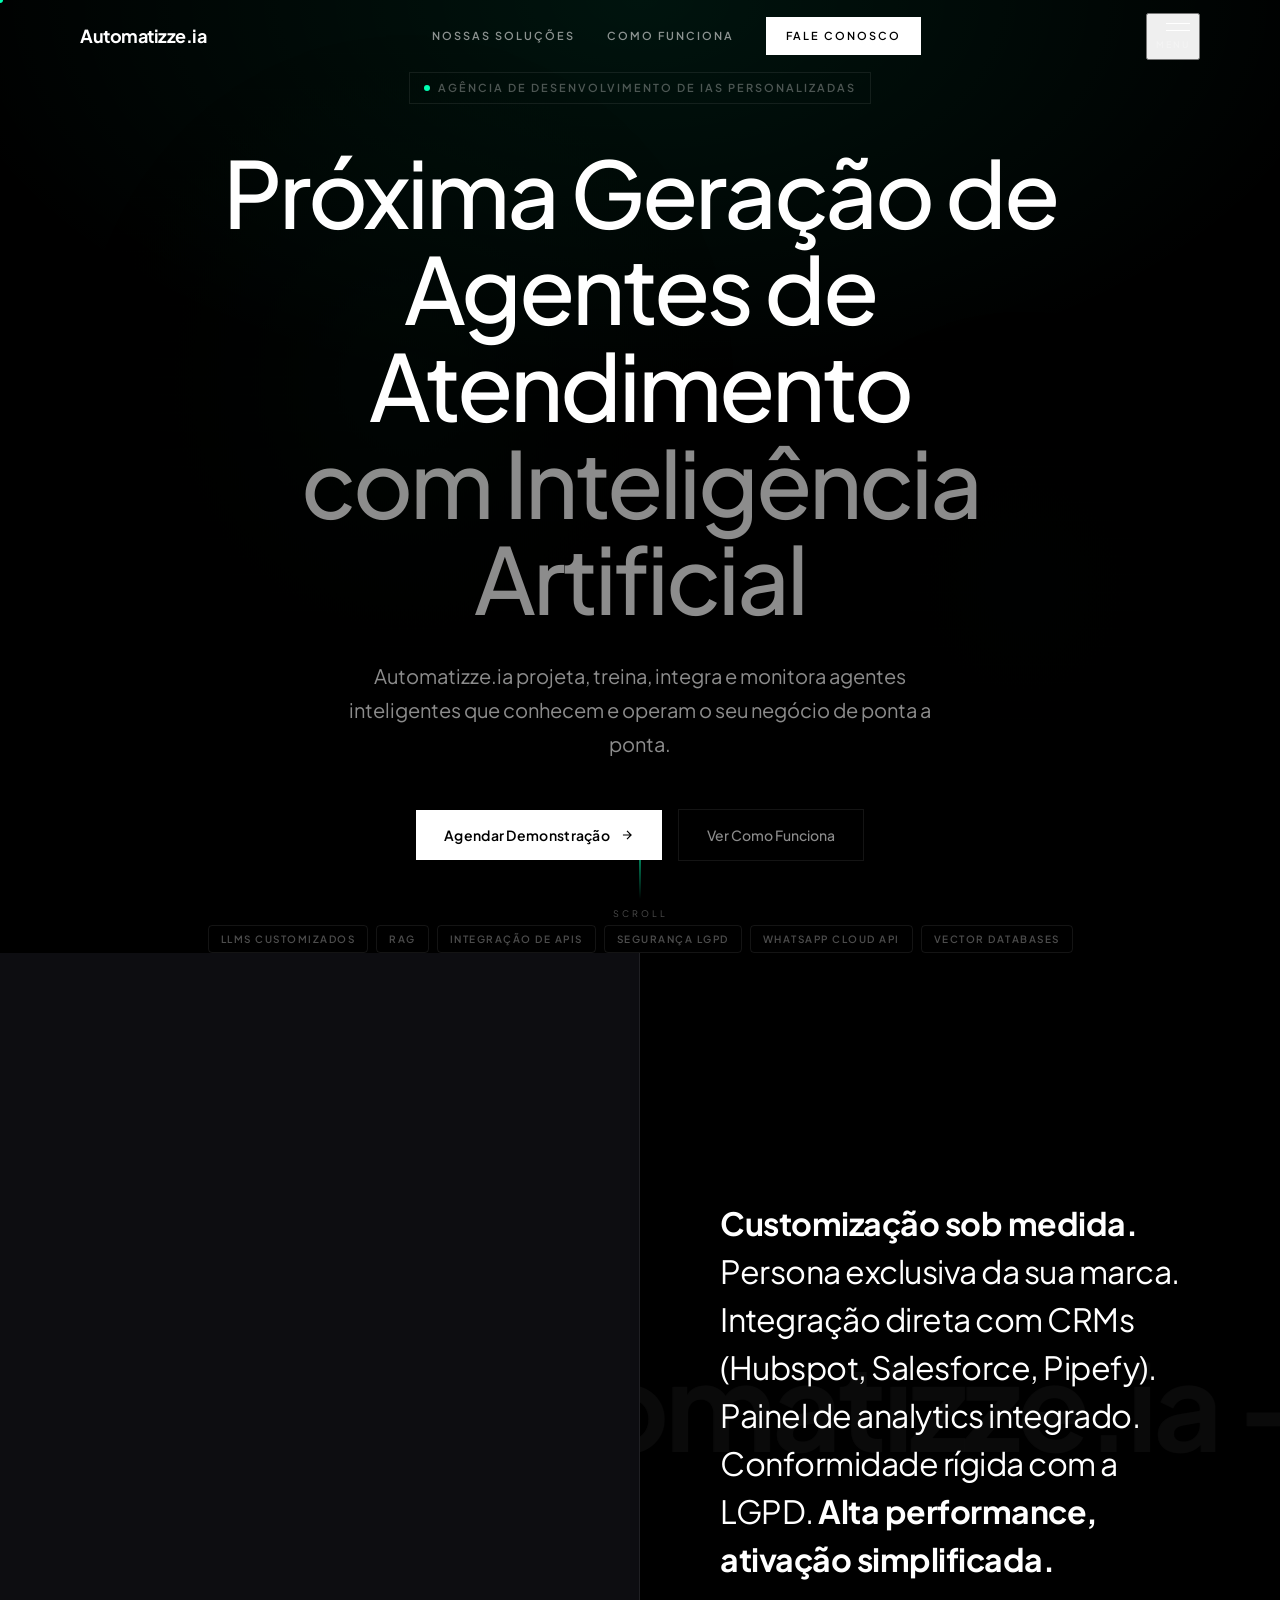
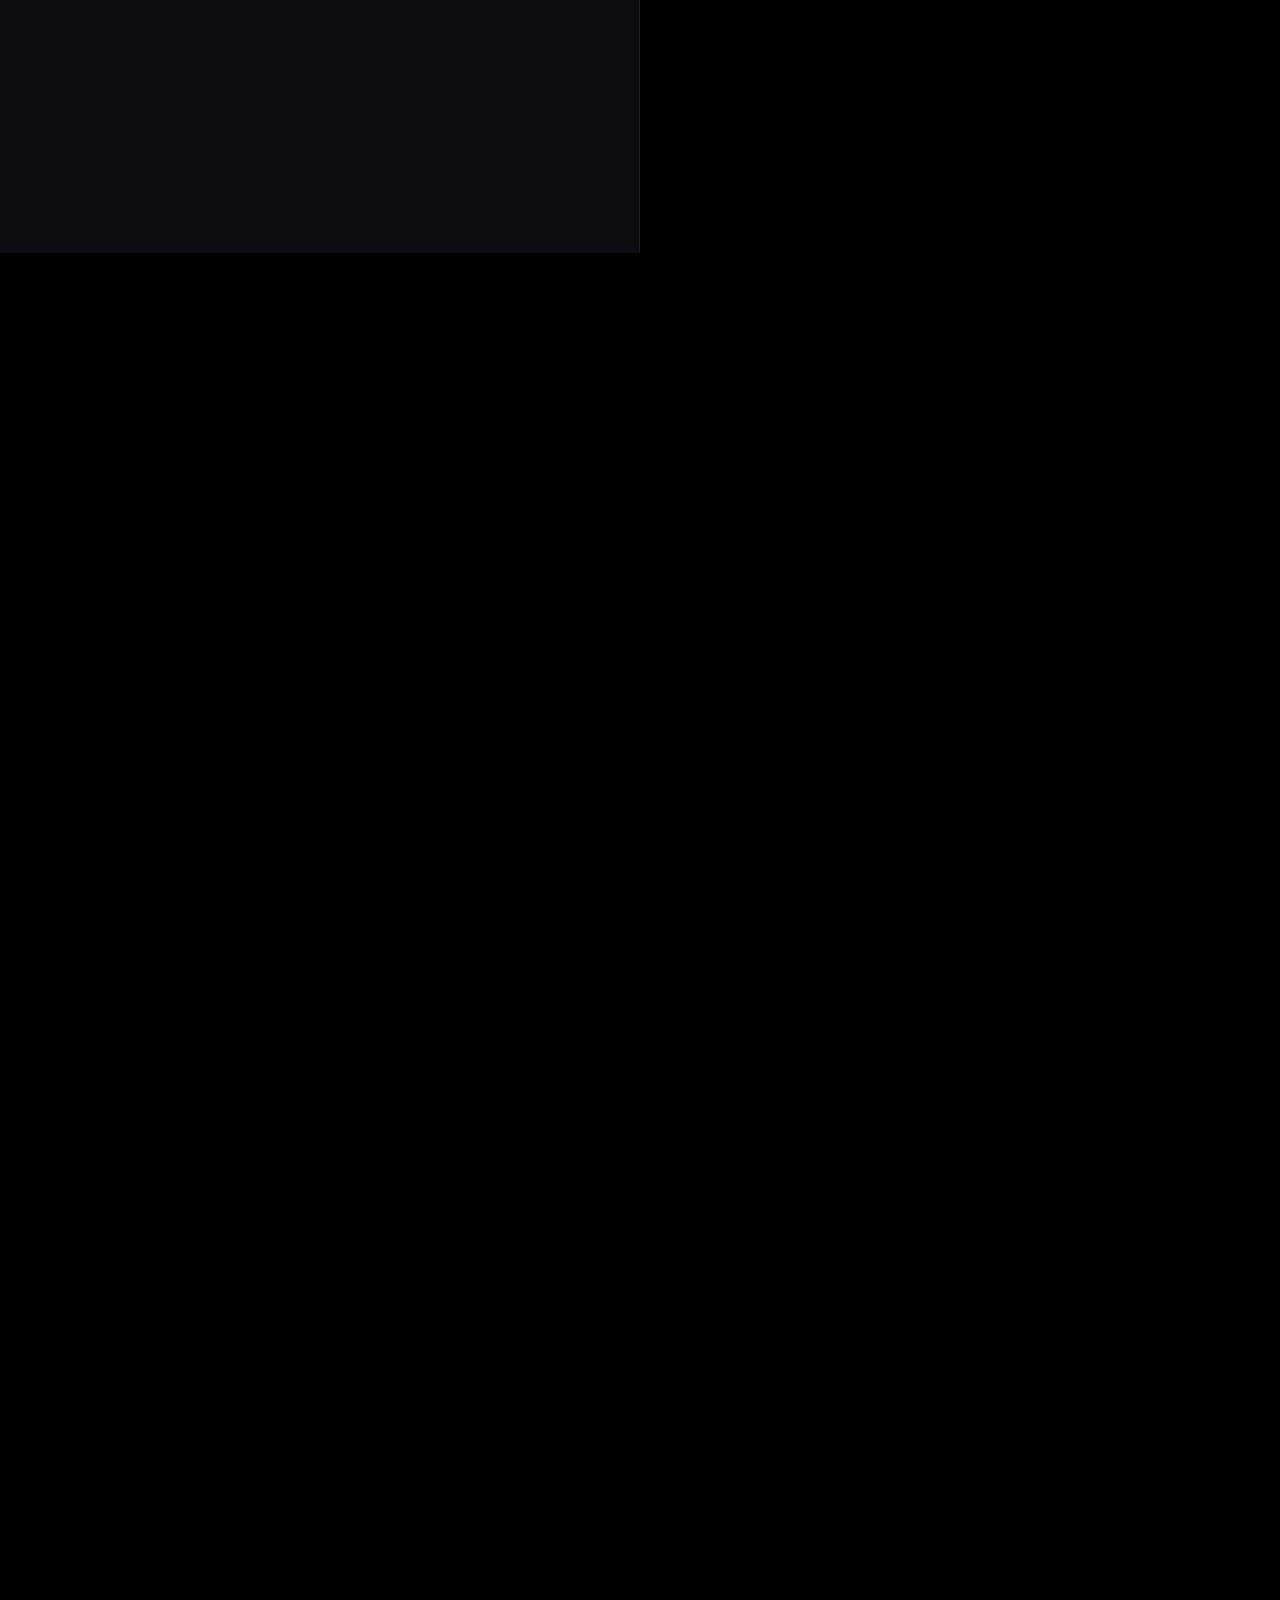
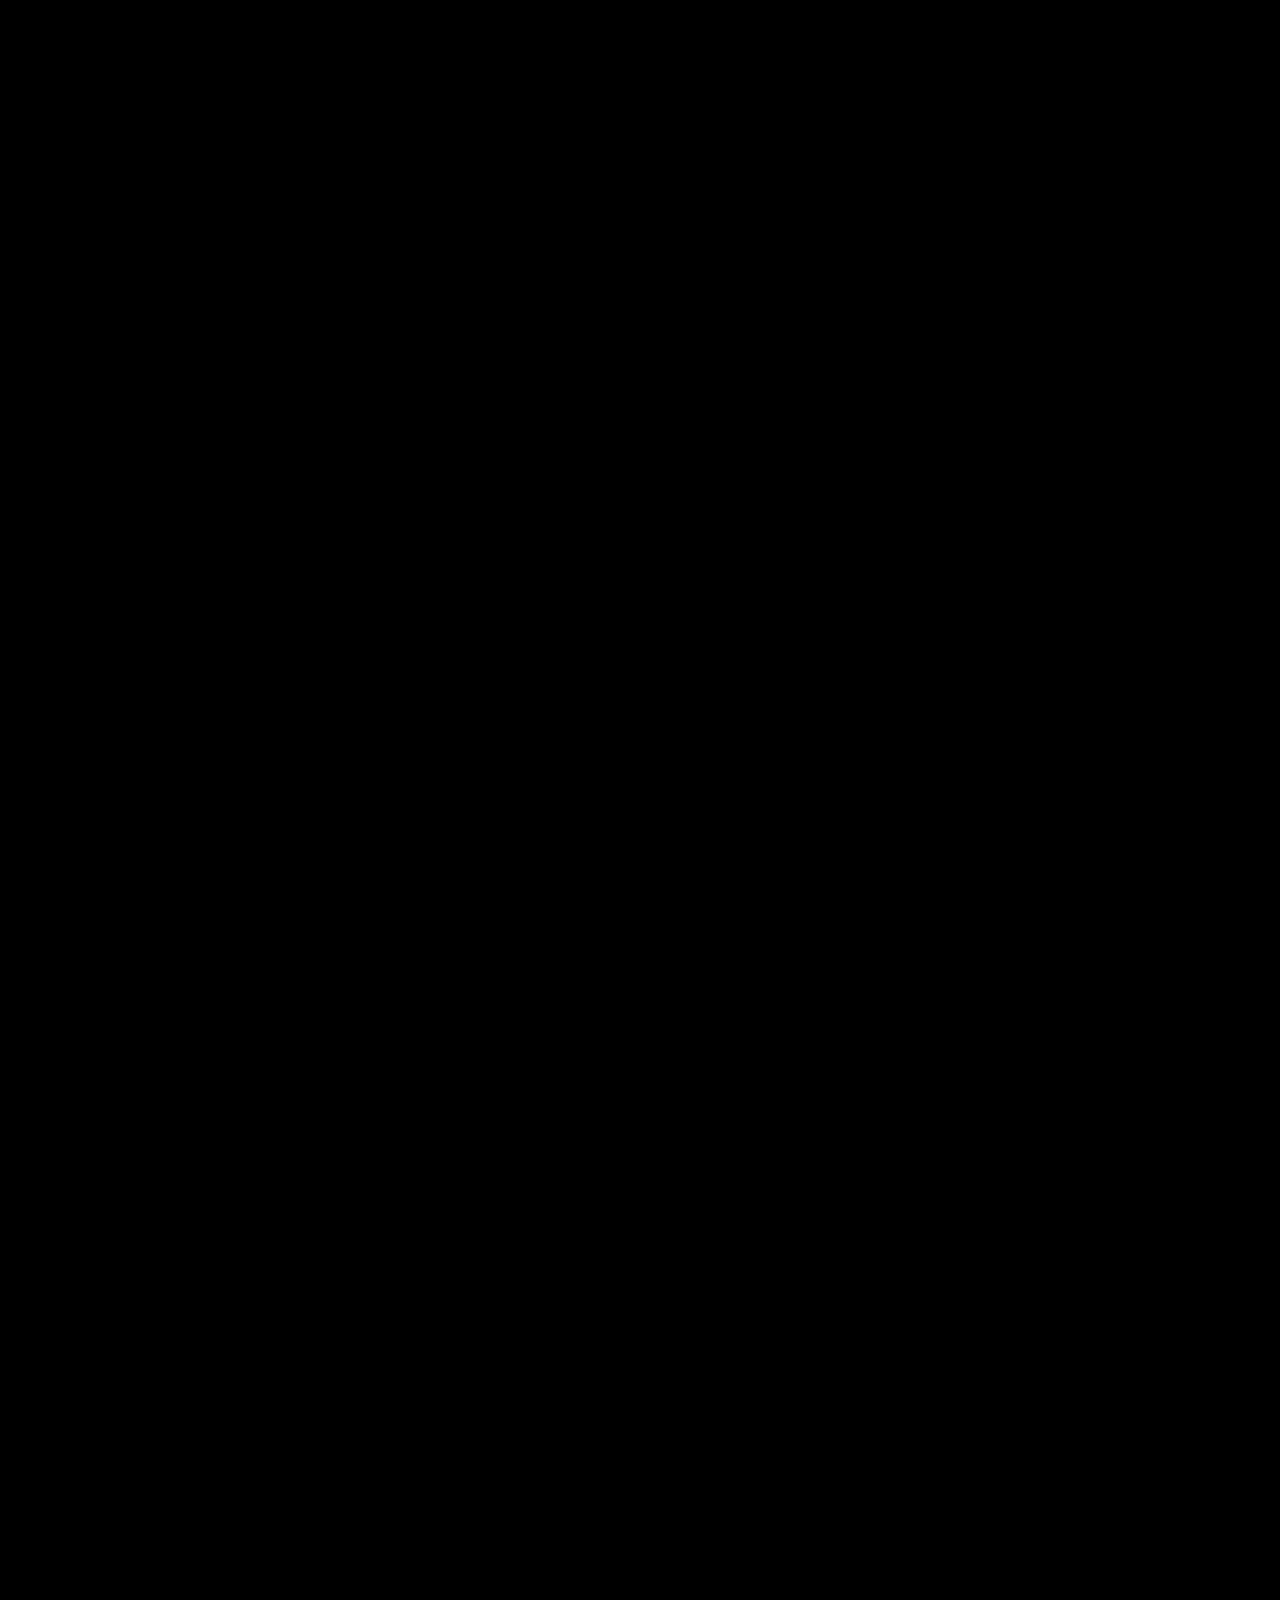
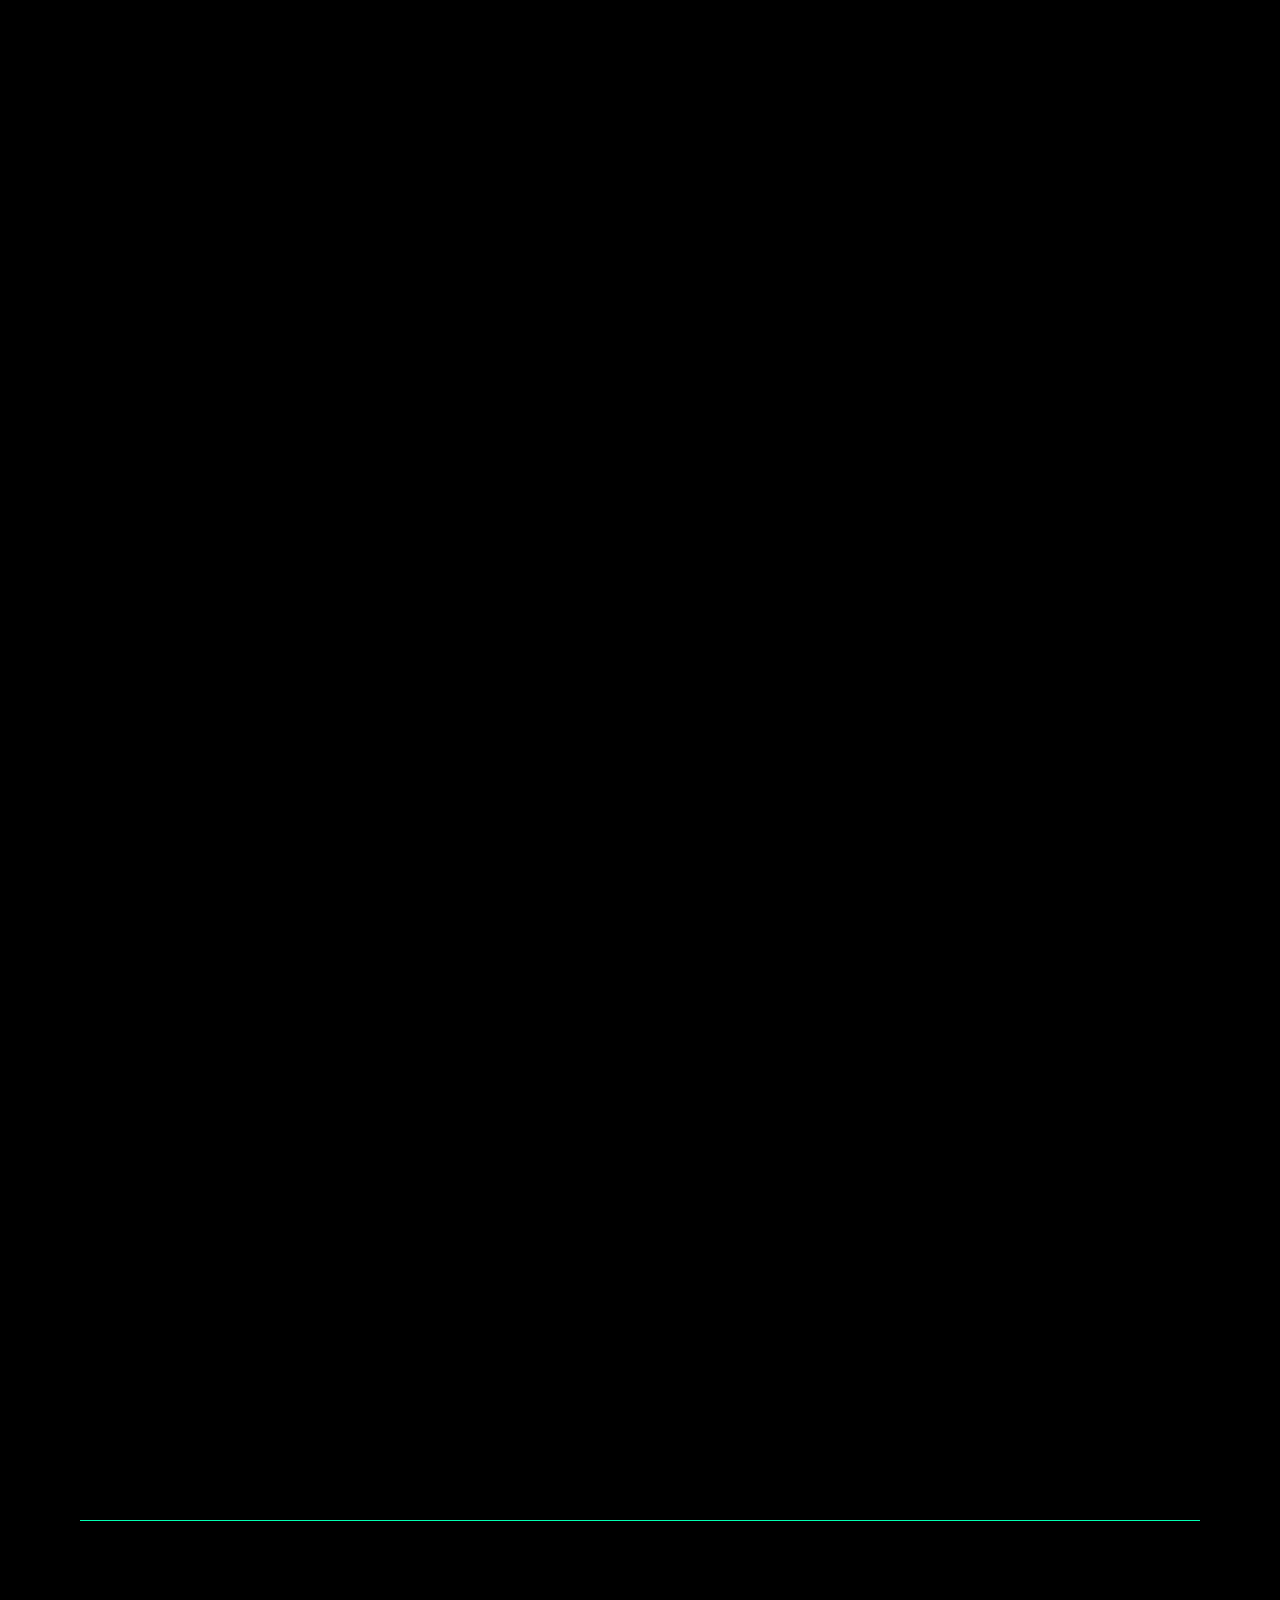
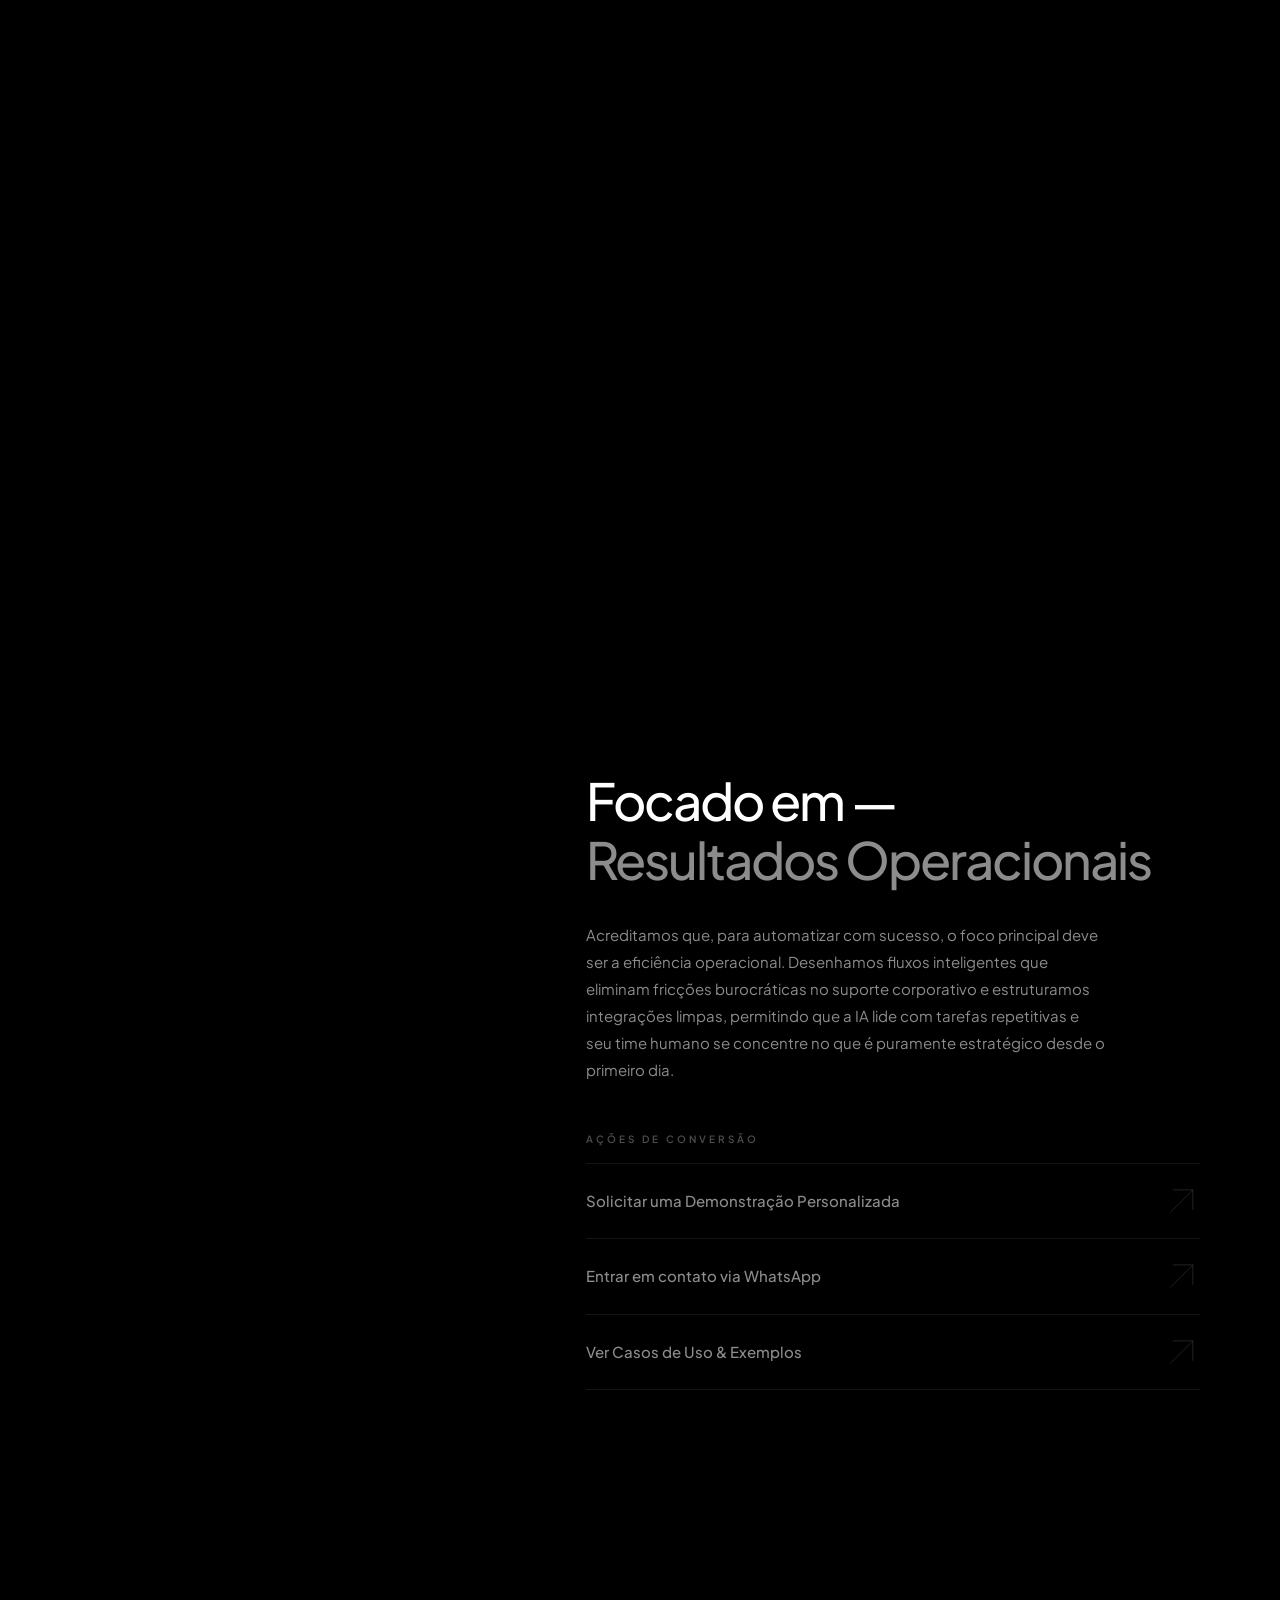
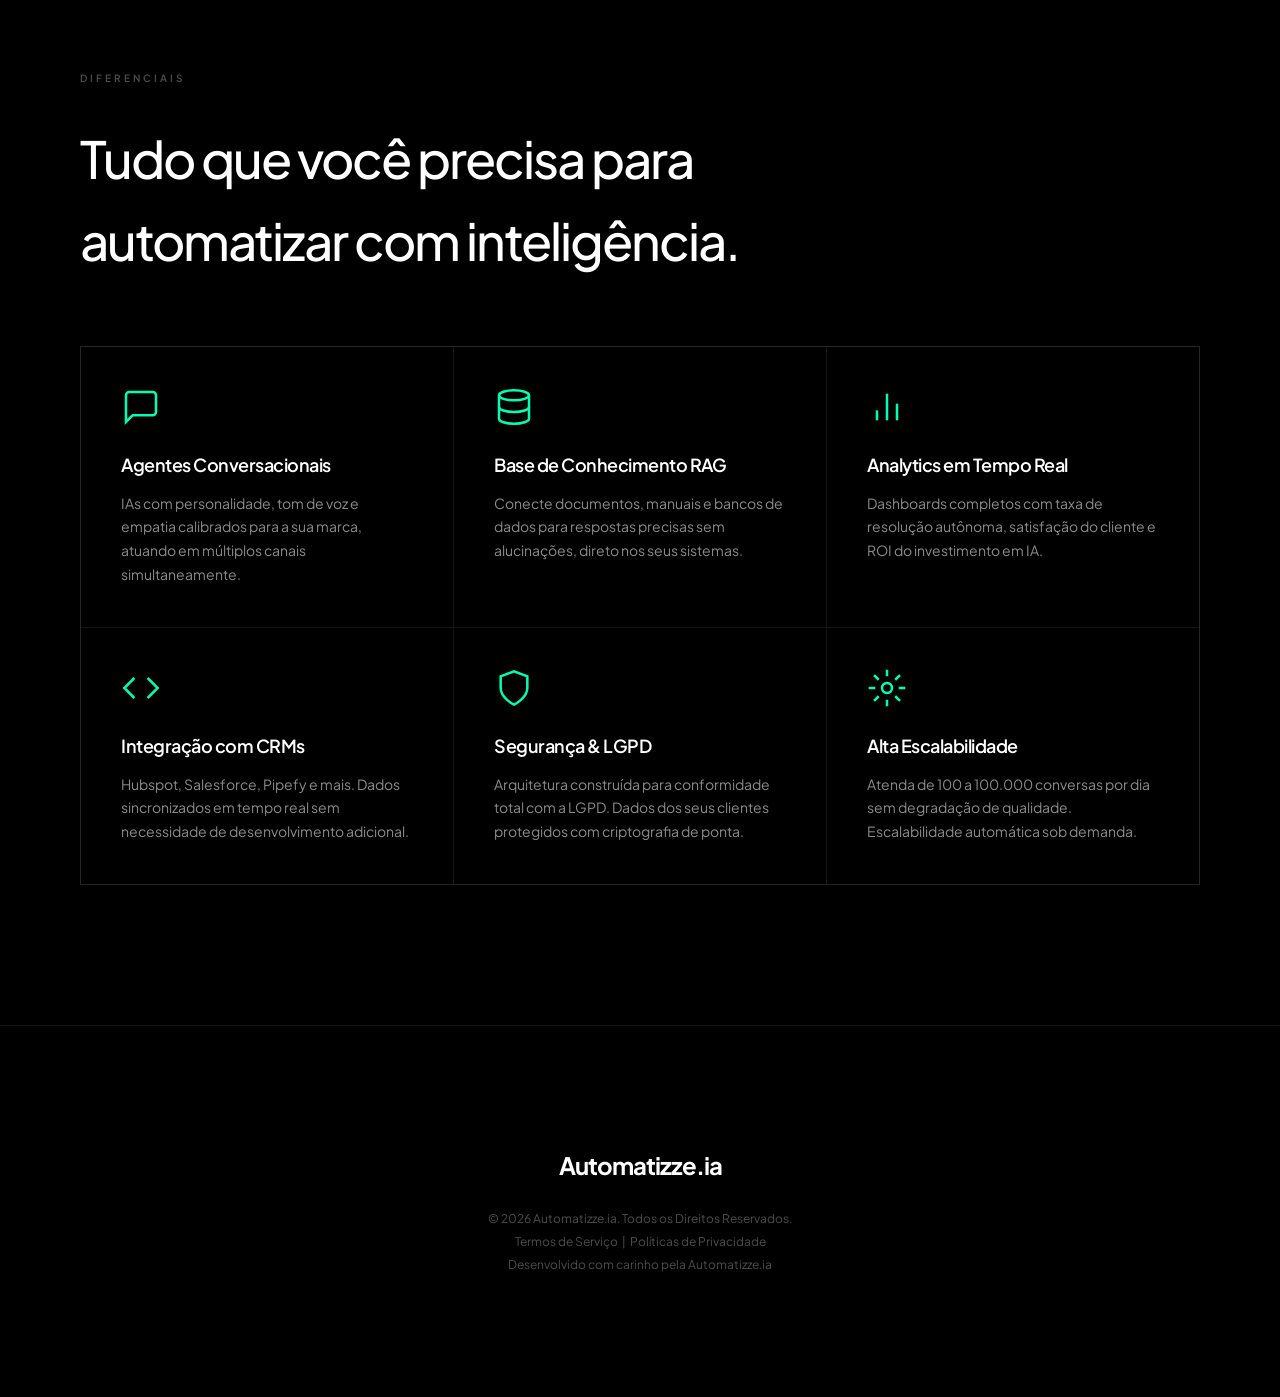
==== index.html @ 08fb9d65 "primeiro commit" ====
<!doctype html>
<html lang="pt-BR">

<head>
  <meta charset="UTF-8" />
  <meta name="viewport" content="width=device-width, initial-scale=1, maximum-scale=1, user-scalable=no">
  <title>Automatizze.ia — Próxima Geração de Agentes de Atendimento com Inteligência Artificial</title>
  <meta name="description" content="Automatizze.ia projeta, treina, integra e monitora agentes inteligentes que conhecem e operam o seu negócio de ponta a ponta. Converse com seus clientes onde eles estiverem.">

  <!-- SEO -->
  <meta property="og:type" content="website">
  <meta property="og:title" content="Automatizze.ia — Próxima Geração de Agentes de Atendimento">
  <meta property="og:description" content="Automatizze.ia projeta, treina, integra e monitora agentes inteligentes que conhecem e operam o seu negócio de ponta a ponta.">
  <meta property="og:image" content="assets/banner_abstract.png">
  <meta name="twitter:card" content="summary_large_image">

  <!-- Google Fonts -->
  <link rel="preconnect" href="https://fonts.googleapis.com">
  <link rel="preconnect" href="https://fonts.gstatic.com" crossorigin>
  <link href="https://fonts.googleapis.com/css2?family=Plus+Jakarta+Sans:ital,wght@0,300;0,400;0,500;0,600;0,700;0,800&family=JetBrains+Mono:wght@400;600&display=swap" rel="stylesheet">

  <link rel="stylesheet" href="assets/css/style.css">
</head>

<body>

  <!-- ═══════════════════════════════════════════
       CUSTOM CURSOR
  ═══════════════════════════════════════════ -->
  <div class="cursor" data-cursor aria-hidden="true">
    <div class="inner">
      <div class="circle"></div>
    </div>
  </div>
  <div class="cursor-dot" data-cursor-dot aria-hidden="true"></div>

  <!-- ═══════════════════════════════════════════
       LOADING SCREEN
  ═══════════════════════════════════════════ -->
  <div id="loading-cover" class="loading-cover" aria-hidden="true"></div>
  <div id="loading" aria-hidden="true">
    <div class="loading-logo">
      <span>Automatizze.ia</span>
    </div>
  </div>

  <!-- ═══════════════════════════════════════════
       PROGRESS BAR
  ═══════════════════════════════════════════ -->
  <div class="progress-bar-wrap" aria-hidden="true">
    <div class="progress-bar"></div>
  </div>

  <!-- ═══════════════════════════════════════════
       HEADER
  ═══════════════════════════════════════════ -->
  <header id="head" class="header" role="banner">
    <div class="header-wrap">
      <div data-stick-cursor>
        <a href="#" class="logo-text" id="main-logo" title="Automatizze.ia — Página Inicial" aria-label="Automatizze.ia">
          Automatizze.ia
        </a>
      </div>

      <nav class="right-nav" aria-label="Navegação principal">
        <a href="#como-funciona" data-stick-cursor class="font-caps">Nossas Soluções</a>
        <a href="#como-funciona" data-stick-cursor class="font-caps hide-mobile">Como Funciona</a>
        <a href="#" data-stick-cursor class="btn-cta open-modal-btn" id="header-cta-btn">Fale Conosco</a>
      </nav>

      <button class="nav-menu" data-stick-cursor id="nav" aria-label="Abrir menu" aria-expanded="false" aria-controls="menu">
        <span class="line" aria-hidden="true"></span>
        <span class="line" aria-hidden="true"></span>
        <span class="font-caps text" aria-hidden="true">Menu</span>
      </button>
    </div>
  </header>

  <!-- ═══════════════════════════════════════════
       FULLSCREEN MENU
  ═══════════════════════════════════════════ -->
  <div id="menu" class="menu" role="dialog" aria-modal="true" aria-hidden="true" aria-label="Menu de navegação">
    <div class="menu-content" id="menu-content">
      <!-- OGL canvas injected here by JS -->

      <button class="menu-close" id="navClose" aria-label="Fechar menu">
        <span class="line" aria-hidden="true"></span>
        <span class="line" aria-hidden="true"></span>
      </button>

      <div class="menu-wrapper">
        <nav class="menu-links" aria-label="Links principais do menu">
          <ol>
            <li>
              <a href="#" class="menu-nav-link" data-target="hero" data-stick-cursor>
                <span>Introdução</span>
              </a>
            </li>
            <li>
              <a href="#" class="menu-nav-link" data-target="como-funciona" data-stick-cursor>
                <span>Nossos Agentes</span>
              </a>
            </li>
            <li>
              <a href="#" class="menu-nav-link" data-target="solucoes" data-stick-cursor>
                <span>Casos de Sucesso</span>
              </a>
            </li>
            <li>
              <a href="#" class="open-modal-btn menu-nav-link" data-stick-cursor>
                <span>Agendar Demonstração</span>
              </a>
            </li>
          </ol>
        </nav>

        <div class="menu-footer">
          <div class="col">
            <p>© <span class="year_copy">2026</span> Automatizze.ia.<br>Todos os direitos reservados.</p>
          </div>
          <div class="col">
            <a href="mailto:comercial@automatizze.ia" data-stick-cursor>comercial@automatizze.ia</a><br>
            <a href="mailto:suporte@automatizze.ia" data-stick-cursor>suporte@automatizze.ia</a>
          </div>
          <div class="col">
            <a href="#" data-stick-cursor>Termos de Serviço</a><br>
            <a href="#" data-stick-cursor>Políticas de Privacidade</a>
          </div>
        </div>
      </div>
    </div>
  </div>

  <!-- ═══════════════════════════════════════════
       MAIN CONTENT
  ═══════════════════════════════════════════ -->
  <main id="main-content">

    <!-- ─── HERO SECTION ─────────────────────────── -->
    <section class="hero-static" id="hero" aria-labelledby="hero-heading">
      <!-- Animated canvas background -->
      <canvas id="webgl-bg" aria-hidden="true" style="position:absolute;inset:0;width:100%;height:100%;opacity:0.6;pointer-events:none;"></canvas>

      <div class="hero-static-content">
        <div class="hero-badge" aria-label="Status: Agente ativo">
          <span class="dot" aria-hidden="true"></span>
          Agência de Desenvolvimento de IAs Personalizadas
        </div>

        <h1 class="hero-h1" id="hero-heading">
          Próxima Geração de<br>
          Agentes de Atendimento<br>
          <em style="font-style:normal;color:rgba(255,255,255,0.55);">com Inteligência Artificial</em>
        </h1>

        <p class="hero-lead">
          Automatizze.ia projeta, treina, integra e monitora agentes inteligentes
          que conhecem e operam o seu negócio de ponta a ponta.
        </p>

        <div class="hero-cta-group">
          <a href="#" class="btn-primary open-modal-btn" id="hero-primary-cta" data-stick-cursor>
            Agendar Demonstração
            <svg width="14" height="14" viewBox="0 0 24 24" stroke="currentColor" stroke-width="2" fill="none" aria-hidden="true"><path d="M5 12h14M12 5l7 7-7 7"/></svg>
          </a>
          <a href="#como-funciona" class="btn-outline" id="hero-secondary-cta" data-stick-cursor>
            Ver Como Funciona
          </a>
        </div>

        <div class="tech-tags" role="list" aria-label="Tecnologias utilizadas">
          <span class="tech-tag" role="listitem">LLMs Customizados</span>
          <span class="tech-tag" role="listitem">RAG</span>
          <span class="tech-tag" role="listitem">Integração de APIs</span>
          <span class="tech-tag" role="listitem">Segurança LGPD</span>
          <span class="tech-tag" role="listitem">WhatsApp Cloud API</span>
          <span class="tech-tag" role="listitem">Vector Databases</span>
        </div>
      </div>

      <div class="chapter-indicator" aria-hidden="true">
        <div class="scroll-line"></div>
        <span class="scroll-text">Scroll</span>
      </div>
    </section>

    <!-- ─── HORIZONTAL SCROLL SECTION ─────────────── -->
    <section id="como-funciona" aria-label="Como funciona a Automatizze.ia" style="position:relative;">

      <!-- Sticky horizontal track -->
      <div style="position:sticky;top:0;height:100vh;overflow:hidden;display:grid;grid-template-columns:1fr 1fr;background:#000;">

        <!-- Background scrolling text -->
        <div class="scroll-bg-text" aria-hidden="true">Automatizze.ia &mdash; Automatizze.ia &mdash;</div>

        <!-- Visual side -->
        <div class="slides-visual" role="presentation">

          <!-- Slide 1 — Chat Sim -->
          <div class="slide-visual active" id="vis-0" aria-hidden="false">
            <div class="chat-sim" role="region" aria-label="Simulação de chat com agente IA">
              <div class="chat-header">
                <div class="chat-avatar" aria-hidden="true">AI</div>
                <div>
                  <div class="chat-agent-name">Agente Automatizze</div>
                  <div class="chat-status">
                    <span class="status-dot" aria-hidden="true"></span>
                    Ativo
                  </div>
                </div>
              </div>
              <div class="chat-body" id="chat-sim-body" role="log" aria-live="polite" aria-label="Conversa com agente">
                <!-- Messages injected by JS -->
              </div>
            </div>
          </div>

          <!-- Slide 2 — RAG Visual -->
          <div class="slide-visual" id="vis-1" aria-hidden="true">
            <div style="width:80%;max-width:440px;">
              <div style="background:#0D0D11;border:1px solid rgba(255,255,255,0.1);padding:20px;">
                <div style="font-size:9px;letter-spacing:2px;text-transform:uppercase;color:#00FFB2;font-family:'JetBrains Mono',monospace;margin-bottom:16px;">Base de Conhecimento RAG</div>
                <div style="display:flex;flex-direction:column;gap:8px;">
                  <div style="background:rgba(255,255,255,0.03);border:1px solid rgba(255,255,255,0.07);padding:10px 14px;display:flex;justify-content:space-between;align-items:center;">
                    <div>
                      <div style="font-size:11px;font-weight:600;color:#fff;margin-bottom:2px;">manual-produto-v3.pdf</div>
                      <div style="font-size:9px;color:rgba(255,255,255,0.3);font-family:'JetBrains Mono',monospace;">847 chunks · indexado</div>
                    </div>
                    <div style="font-size:9px;color:#00FFB2;font-family:'JetBrains Mono',monospace;">✓ Ativo</div>
                  </div>
                  <div style="background:rgba(255,255,255,0.03);border:1px solid rgba(255,255,255,0.07);padding:10px 14px;display:flex;justify-content:space-between;align-items:center;">
                    <div>
                      <div style="font-size:11px;font-weight:600;color:#fff;margin-bottom:2px;">politicas-frete-2026.docx</div>
                      <div style="font-size:9px;color:rgba(255,255,255,0.3);font-family:'JetBrains Mono',monospace;">214 chunks · indexado</div>
                    </div>
                    <div style="font-size:9px;color:#00FFB2;font-family:'JetBrains Mono',monospace;">✓ Ativo</div>
                  </div>
                  <div style="background:rgba(255,255,255,0.03);border:1px solid rgba(255,255,255,0.07);padding:10px 14px;display:flex;justify-content:space-between;align-items:center;">
                    <div>
                      <div style="font-size:11px;font-weight:600;color:#fff;margin-bottom:2px;">catalogo-estoque.csv</div>
                      <div style="font-size:9px;color:rgba(255,255,255,0.3);font-family:'JetBrains Mono',monospace;">12.450 produtos · live sync</div>
                    </div>
                    <div style="width:6px;height:6px;background:#00FFB2;border-radius:50%;box-shadow:0 0 6px #00FFB2;animation:pulse-dot 2s infinite;"></div>
                  </div>
                </div>
                <div style="margin-top:16px;padding:10px;background:rgba(0,255,178,0.05);border:1px solid rgba(0,255,178,0.2);">
                  <div style="font-size:9px;color:#00FFB2;font-family:'JetBrains Mono',monospace;">Query: "Qual o prazo de entrega para SP?"</div>
                  <div style="font-size:10px;color:rgba(255,255,255,0.6);margin-top:6px;line-height:1.5;">→ Resultado: 3-5 dias úteis (simulação)</div>
                </div>
              </div>
            </div>
          </div>

          <!-- Slide 3 — Analytics -->
          <div class="slide-visual" id="vis-2" aria-hidden="true">
            <div style="width:82%;max-width:460px;">
              <div style="background:#0D0D11;border:1px solid rgba(255,255,255,0.1);padding:20px;">
                <div style="display:flex;justify-content:space-between;align-items:flex-start;margin-bottom:20px;">
                  <div>
                    <div style="font-size:9px;letter-spacing:2px;text-transform:uppercase;color:rgba(255,255,255,0.3);margin-bottom:4px;">Painel Analytics</div>
                    <div style="font-size:18px;font-weight:700;letter-spacing:-0.5px;">Dashboard IA</div>
                  </div>
                  <div style="font-size:9px;color:#00FFB2;font-family:'JetBrains Mono',monospace;display:flex;align-items:center;gap:5px;">
                    <span style="width:6px;height:6px;background:#00FFB2;border-radius:50%;display:inline-block;box-shadow:0 0 6px #00FFB2;animation:pulse-dot 2s infinite;"></span>
                    Ao vivo
                  </div>
                </div>
                <!-- Metric cards -->
                <div style="display:grid;grid-template-columns:1fr 1fr;gap:8px;margin-bottom:16px;">
                  <div style="background:rgba(255,255,255,0.03);border:1px solid rgba(255,255,255,0.07);padding:12px;">
                    <div style="font-size:9px;color:rgba(255,255,255,0.4);text-transform:uppercase;letter-spacing:1px;margin-bottom:6px;">Atendimentos</div>
                    <div style="font-size:24px;font-weight:700;letter-spacing:-1px;color:#fff;">2.847</div>
                    <div style="font-size:9px;color:#00FFB2;margin-top:4px;">↑ 34% vs mês ant.</div>
                  </div>
                  <div style="background:rgba(255,255,255,0.03);border:1px solid rgba(255,255,255,0.07);padding:12px;">
                    <div style="font-size:9px;color:rgba(255,255,255,0.4);text-transform:uppercase;letter-spacing:1px;margin-bottom:6px;">Resolvidos pela IA</div>
                    <div style="font-size:24px;font-weight:700;letter-spacing:-1px;color:#fff;">91.3<span style="font-size:14px;font-weight:400;">%</span></div>
                    <div style="font-size:9px;color:#00FFB2;margin-top:4px;">↑ 12% vs mês ant.</div>
                  </div>
                </div>
                <!-- Mini bar chart -->
                <div style="background:rgba(255,255,255,0.02);border:1px solid rgba(255,255,255,0.06);padding:12px;">
                  <div style="font-size:9px;color:rgba(255,255,255,0.3);margin-bottom:10px;text-transform:uppercase;letter-spacing:1px;">Atendimentos (7 dias)</div>
                  <div style="display:flex;align-items:flex-end;gap:4px;height:40px;">
                    <div style="flex:1;background:rgba(0,255,178,0.3);height:55%;"></div>
                    <div style="flex:1;background:rgba(0,255,178,0.3);height:70%;"></div>
                    <div style="flex:1;background:rgba(0,255,178,0.3);height:40%;"></div>
                    <div style="flex:1;background:rgba(0,255,178,0.3);height:85%;"></div>
                    <div style="flex:1;background:rgba(0,255,178,0.3);height:65%;"></div>
                    <div style="flex:1;background:rgba(0,255,178,0.3);height:90%;"></div>
                    <div style="flex:1;background:#00FFB2;height:100%;box-shadow:0 0 8px rgba(0,255,178,0.5);"></div>
                  </div>
                </div>
              </div>
            </div>
          </div>

          <!-- Slide 4 — Summary -->
          <div class="slide-visual" id="vis-3" aria-hidden="true">
            <div style="width:80%;max-width:420px;text-align:center;">
              <div style="font-size:60px;margin-bottom:16px;">🤖</div>
              <div style="font-size:10px;letter-spacing:3px;text-transform:uppercase;color:#00FFB2;font-family:'JetBrains Mono',monospace;margin-bottom:16px;">Integração Completa</div>
              <div style="display:flex;flex-wrap:wrap;gap:6px;justify-content:center;">
                <div style="padding:5px 12px;border:1px solid rgba(255,255,255,0.1);font-size:10px;font-weight:600;text-transform:uppercase;letter-spacing:1px;color:rgba(255,255,255,0.5);">Hubspot</div>
                <div style="padding:5px 12px;border:1px solid rgba(255,255,255,0.1);font-size:10px;font-weight:600;text-transform:uppercase;letter-spacing:1px;color:rgba(255,255,255,0.5);">Salesforce</div>
                <div style="padding:5px 12px;border:1px solid rgba(255,255,255,0.1);font-size:10px;font-weight:600;text-transform:uppercase;letter-spacing:1px;color:rgba(255,255,255,0.5);">Pipefy</div>
                <div style="padding:5px 12px;border:1px solid rgba(255,255,178,0.15);font-size:10px;font-weight:600;text-transform:uppercase;letter-spacing:1px;color:#00FFB2;">WhatsApp</div>
                <div style="padding:5px 12px;border:1px solid rgba(255,255,255,0.1);font-size:10px;font-weight:600;text-transform:uppercase;letter-spacing:1px;color:rgba(255,255,255,0.5);">Instagram</div>
                <div style="padding:5px 12px;border:1px solid rgba(255,255,255,0.1);font-size:10px;font-weight:600;text-transform:uppercase;letter-spacing:1px;color:rgba(255,255,255,0.5);">Telegram</div>
                <div style="padding:5px 12px;border:1px solid rgba(255,255,255,0.1);font-size:10px;font-weight:600;text-transform:uppercase;letter-spacing:1px;color:rgba(255,255,255,0.5);">ERPs</div>
                <div style="padding:5px 12px;border:1px solid rgba(255,255,255,0.1);font-size:10px;font-weight:600;text-transform:uppercase;letter-spacing:1px;color:rgba(255,255,255,0.5);">LGPD</div>
              </div>
            </div>
          </div>

        </div><!-- /slides-visual -->

        <!-- Text side -->
        <div class="slides-text" role="presentation">

          <!-- Slide 0: Intro -->
          <div class="slide-text active" id="txt-0">
            <p class="slide-tag">Plataforma Completa</p>
            <h2 class="slide-title">
              Uma agência completa significa que a Automatizze.ia projeta, treina, integra e monitora agentes inteligentes que conhecem e operam o seu negócio de ponta a ponta.
            </h2>
            <p class="slide-desc" style="margin-top:1.5rem;">Continue rolando.</p>
          </div>

          <!-- Slide 1: Canais -->
          <div class="slide-text" id="txt-1">
            <p class="slide-tag">Canais de Atendimento</p>
            <h2 class="slide-title">Converse com seus clientes onde eles estiverem.</h2>
            <p class="slide-desc">IAs prontas para atuar no WhatsApp, Instagram, Telegram ou direto no seu site, mantendo o histórico de conversação unificado e aprendendo constantemente com cada interação.</p>
          </div>

          <!-- Slide 2: RAG -->
          <div class="slide-text" id="txt-2">
            <p class="slide-tag">Base de Conhecimento</p>
            <h2 class="slide-title">Sua IA com acesso instantâneo aos manuais e produtos da sua empresa.</h2>
            <p class="slide-desc">Conectamos os agentes inteligentes diretamente aos seus bancos de dados e documentos. Isso garante respostas com precisão cirúrgica sobre fretes, regras de negócio e estoque, sem alucinações de dados.</p>
          </div>

          <!-- Slide 3: Analytics -->
          <div class="slide-text" id="txt-3">
            <p class="slide-tag">Métricas & Insights</p>
            <h2 class="slide-title">Visualize o impacto e a eficiência da IA em tempo real.</h2>
            <p class="slide-desc">Monitore o volume de chamados resolvidos 100% de forma autônoma, a taxa de conversão e a satisfação do cliente por meio de relatórios analíticos avançados.</p>
          </div>

          <!-- Slide 4: Summary -->
          <div class="slide-text" id="txt-4">
            <h2 class="slide-title" style="font-size:clamp(22px,2.5vw,36px);font-weight:400;letter-spacing:-0.5px;line-height:1.5;">
              <strong>Customização sob medida.</strong> Persona exclusiva da sua marca. Integração direta com CRMs (Hubspot, Salesforce, Pipefy). Painel de analytics integrado. Conformidade rígida com a LGPD. <strong>Alta performance, ativação simplificada.</strong>
            </h2>
          </div>

        </div><!-- /slides-text -->

      </div><!-- /sticky track -->

      <!-- Invisible scroll triggers -->
      <div data-h-scroll aria-hidden="true">
        <div class="h-slide" data-slide="0"></div>
        <div class="h-slide" data-slide="1"></div>
        <div class="h-slide" data-slide="2"></div>
        <div class="h-slide" data-slide="3"></div>
        <div class="h-slide" data-slide="4"></div>
      </div>

      <!-- Scrollbar indicator -->
      <div class="h-scrollbar" aria-hidden="true">
        <div class="h-scrollbar-handle"></div>
      </div>

    </section><!-- /#como-funciona -->


    <!-- ─── PARALLAX BANNER ────────────────────────── -->
    <section class="section no-p" id="solucoes" aria-label="Imagem de separação">
      <div class="full-banner">
        <div class="banner-img" data-parallax="-0.4"
             style="background-image:url('assets/banner_abstract.png');"
             role="img"
             aria-label="Imagem abstrata representando fluxo de dados de IA">
        </div>
      </div>
    </section>


    <!-- ─── PLATFORM / OPERATIONAL SECTION ────────── -->
    <section class="section dark" id="plataforma" aria-labelledby="platform-heading">
      <div style="max-width:1400px;margin:0 auto;">
        <div class="platform-section">

          <figure class="platform-image reveal">
            <div data-parallax="-0.3">
              <img src="assets/developer.jpg"
                   alt="Profissional monitorando sistemas de IA em ambiente de alta tecnologia"
                   loading="lazy"
                   width="600" height="700" />
            </div>
          </figure>

          <div class="platform-content">
            <p class="section-tag reveal">Foco em resultados</p>

            <h2 class="platform-h2 reveal reveal-delay-1" id="platform-heading">
              Focado em &mdash;<br>
              <span>Resultados Operacionais</span>
            </h2>

            <p class="platform-p reveal reveal-delay-2">
              Acreditamos que, para automatizar com sucesso, o foco principal deve ser a eficiência operacional. Desenhamos fluxos inteligentes que eliminam fricções burocráticas no suporte corporativo e estruturamos integrações limpas, permitindo que a IA lide com tarefas repetitivas e seu time humano se concentre no que é puramente estratégico desde o primeiro dia.
            </p>

            <div class="action-links reveal reveal-delay-3">
              <h3 class="action-tag">Ações de Conversão</h3>
              <ol>
                <li>
                  <a href="#" class="open-modal-btn" id="demo-link-1" data-stick-cursor>
                    Solicitar uma Demonstração Personalizada
                    <div class="arrow-icon" aria-hidden="true">
                      <svg viewBox="0 0 80 80">
                        <polyline points="19.89 15.25 64.03 15.25 64.03 59.33"></polyline>
                        <line x1="64.03" y1="15.25" x2="14.03" y2="65.18"></line>
                      </svg>
                    </div>
                  </a>
                </li>
                <li>
                  <a href="https://wa.me/5511999999999" target="_blank" rel="noopener noreferrer" id="whatsapp-link" data-stick-cursor>
                    Entrar em contato via WhatsApp
                    <div class="arrow-icon" aria-hidden="true">
                      <svg viewBox="0 0 80 80">
                        <polyline points="19.89 15.25 64.03 15.25 64.03 59.33"></polyline>
                        <line x1="64.03" y1="15.25" x2="14.03" y2="65.18"></line>
                      </svg>
                    </div>
                  </a>
                </li>
                <li>
                  <a href="#" id="scroll-to-carousel" data-stick-cursor>
                    Ver Casos de Uso &amp; Exemplos
                    <div class="arrow-icon" aria-hidden="true">
                      <svg viewBox="0 0 80 80">
                        <polyline points="19.89 15.25 64.03 15.25 64.03 59.33"></polyline>
                        <line x1="64.03" y1="15.25" x2="14.03" y2="65.18"></line>
                      </svg>
                    </div>
                  </a>
                </li>
              </ol>
            </div>
          </div>

        </div>
      </div>
    </section>


    <!-- ─── FEATURES SECTION ───────────────────────── -->
    <section class="features-section" id="features" aria-labelledby="features-heading">
      <div style="max-width:1400px;margin:0 auto;">
        <div class="features-header reveal">
          <p class="section-tag">Diferenciais</p>
          <h2 class="features-title" id="features-heading">
            Tudo que você precisa para automatizar com inteligência.
          </h2>
        </div>

        <div class="features-grid" role="list">

          <article class="feature-card reveal" role="listitem">
            <div class="feature-icon" aria-hidden="true">
              <svg viewBox="0 0 24 24"><path d="M21 15a2 2 0 0 1-2 2H7l-4 4V5a2 2 0 0 1 2-2h14a2 2 0 0 1 2 2z"/></svg>
            </div>
            <h3 class="feature-title">Agentes Conversacionais</h3>
            <p class="feature-desc">IAs com personalidade, tom de voz e empatia calibrados para a sua marca, atuando em múltiplos canais simultaneamente.</p>
          </article>

          <article class="feature-card reveal reveal-delay-1" role="listitem">
            <div class="feature-icon" aria-hidden="true">
              <svg viewBox="0 0 24 24"><ellipse cx="12" cy="5" rx="9" ry="3"/><path d="M21 12c0 1.66-4 3-9 3s-9-1.34-9-3"/><path d="M3 5v14c0 1.66 4 3 9 3s9-1.34 9-3V5"/></svg>
            </div>
            <h3 class="feature-title">Base de Conhecimento RAG</h3>
            <p class="feature-desc">Conecte documentos, manuais e bancos de dados para respostas precisas sem alucinações, direto nos seus sistemas.</p>
          </article>

          <article class="feature-card reveal reveal-delay-2" role="listitem">
            <div class="feature-icon" aria-hidden="true">
              <svg viewBox="0 0 24 24"><line x1="18" y1="20" x2="18" y2="10"/><line x1="12" y1="20" x2="12" y2="4"/><line x1="6" y1="20" x2="6" y2="14"/></svg>
            </div>
            <h3 class="feature-title">Analytics em Tempo Real</h3>
            <p class="feature-desc">Dashboards completos com taxa de resolução autônoma, satisfação do cliente e ROI do investimento em IA.</p>
          </article>

          <article class="feature-card reveal" role="listitem">
            <div class="feature-icon" aria-hidden="true">
              <svg viewBox="0 0 24 24"><polyline points="16 18 22 12 16 6"/><polyline points="8 6 2 12 8 18"/></svg>
            </div>
            <h3 class="feature-title">Integração com CRMs</h3>
            <p class="feature-desc">Hubspot, Salesforce, Pipefy e mais. Dados sincronizados em tempo real sem necessidade de desenvolvimento adicional.</p>
          </article>

          <article class="feature-card reveal reveal-delay-1" role="listitem">
            <div class="feature-icon" aria-hidden="true">
              <svg viewBox="0 0 24 24"><path d="M12 22s8-4 8-10V5l-8-3-8 3v7c0 6 8 10 8 10z"/></svg>
            </div>
            <h3 class="feature-title">Segurança &amp; LGPD</h3>
            <p class="feature-desc">Arquitetura construída para conformidade total com a LGPD. Dados dos seus clientes protegidos com criptografia de ponta.</p>
          </article>

          <article class="feature-card reveal reveal-delay-2" role="listitem">
            <div class="feature-icon" aria-hidden="true">
              <svg viewBox="0 0 24 24"><circle cx="12" cy="12" r="3"/><path d="M12 1v4M12 19v4M4.22 4.22l2.83 2.83M16.95 16.95l2.83 2.83M1 12h4M19 12h4M4.22 19.78l2.83-2.83M16.95 7.05l2.83-2.83"/></svg>
            </div>
            <h3 class="feature-title">Alta Escalabilidade</h3>
            <p class="feature-desc">Atenda de 100 a 100.000 conversas por dia sem degradação de qualidade. Escalabilidade automática sob demanda.</p>
          </article>

        </div>
      </div>
    </section>

  </main><!-- /#main-content -->


  <!-- ═══════════════════════════════════════════
       FOOTER
  ═══════════════════════════════════════════ -->
  <footer id="footer" class="site-footer" role="contentinfo">
    <section class="section" style="padding-top:60px;padding-bottom:60px;">
      <div style="text-align:center;">
        <a href="#" class="footer-logo logo-text" id="footer-logo" title="Automatizze.ia" data-stick-cursor>
          Automatizze.ia
        </a>
        <p class="footer-copy">
          © <span class="year_copy">2026</span> <a href="#">Automatizze.ia</a>. Todos os Direitos Reservados.<br>
          <a href="#">Termos de Serviço</a> &nbsp;|&nbsp; <a href="#">Políticas de Privacidade</a><br>
          Desenvolvido com carinho pela Automatizze.ia
        </p>
      </div>
    </section>
  </footer>


  <!-- ═══════════════════════════════════════════
       MODAL — DEMO SCHEDULING
  ═══════════════════════════════════════════ -->
  <div class="modal-overlay" id="demo-modal" role="dialog" aria-modal="true" aria-labelledby="modal-title" aria-hidden="true">
    <div class="modal-container">
      <button class="modal-close" id="modal-close-btn" data-close-modal aria-label="Fechar modal">
        <svg viewBox="0 0 24 24" aria-hidden="true">
          <line x1="18" y1="6" x2="6" y2="18"/>
          <line x1="6" y1="6" x2="18" y2="18"/>
        </svg>
      </button>

      <h2 class="modal-title" id="modal-title">Agendar<br>Demonstração</h2>

      <form id="demo-form" novalidate>
        <div class="form-group">
          <input class="form-input" type="text" id="form-name" name="name" placeholder=" " autocomplete="name" required aria-required="true" aria-label="Seu nome">
          <label class="form-label" for="form-name">Seu Nome</label>
        </div>

        <div class="form-group">
          <input class="form-input" type="email" id="form-email" name="email" placeholder=" " autocomplete="email" required aria-required="true" aria-label="E-mail corporativo">
          <label class="form-label" for="form-email">E-mail Corporativo</label>
        </div>

        <div class="form-group">
          <input class="form-input" type="text" id="form-challenge" name="challenge" placeholder=" " aria-label="Desafio atual de atendimento">
          <label class="form-label" for="form-challenge">Desafio Atual de Atendimento</label>
        </div>

        <button type="submit" class="form-submit" id="modal-submit-btn">
          Solicitar Demonstração
          <svg viewBox="0 0 24 24" aria-hidden="true">
            <path d="M5 12h14M12 5l7 7-7 7"/>
          </svg>
        </button>

        <div class="modal-success" role="alert" aria-live="polite">
          ✓ Recebemos sua solicitação! Entraremos em contato em breve.
        </div>
      </form>
    </div>
  </div>


  <!-- ═══════════════════════════════════════════
       INLINE JS: Horizontal scroll controller
  ═══════════════════════════════════════════ -->
  <script>
  (function () {
    'use strict';

    // ── Horizontal section slide controller ──────────────
    const section = document.getElementById('como-funciona');
    if (!section) return;

    const NUM_SLIDES = 5;
    const visualSlides = document.querySelectorAll('.slide-visual');
    const textSlides = document.querySelectorAll('.slide-text');
    const scrollHandle = document.querySelector('.h-scrollbar-handle');

    // Set section height to allow scroll triggering
    section.style.height = (100 * (NUM_SLIDES + 1)) + 'vh';

    let current = -1;

    function setSlide(idx) {
      if (idx === current) return;
      current = idx;

      visualSlides.forEach((s, i) => {
        const active = i === idx;
        s.classList.toggle('active', active);
        s.setAttribute('aria-hidden', String(!active));
      });

      textSlides.forEach((s, i) => {
        s.classList.toggle('active', i === idx);
      });

      if (scrollHandle) {
        scrollHandle.style.width = ((idx + 1) / NUM_SLIDES * 100) + '%';
      }
    }

    window.addEventListener('scroll', function () {
      const rect = section.getBoundingClientRect();
      const scrolled = -rect.top;
      const max = section.offsetHeight - window.innerHeight;

      if (scrolled < 0 || scrolled > max) return;

      const progress = scrolled / max;
      const slideIdx = Math.min(Math.floor(progress * NUM_SLIDES), NUM_SLIDES - 1);
      setSlide(slideIdx);

      // Move background text
      const bgText = section.querySelector('.scroll-bg-text');
      if (bgText) {
        bgText.style.transform = `translateY(-50%) translateX(${-progress * 25}%)`;
      }
    }, { passive: true });

    setSlide(0);
  })();
  </script>

  <script src="assets/js/quiz.js"></script>

</body>
</html>
---- assets/css/style.css ----
/* ==========================================================
   AUTOMATIZZE.IA — Design System CSS
   Inspirado em vold.io — Dark Premium Aesthetic
   ========================================================== */

/* -------- CUSTOM PROPERTIES -------- */
:root {
  --color-bg: #000000;
  --color-bg-card: #0D0D11;
  --color-border: rgba(255, 255, 255, 0.08);
  --color-border-hover: rgba(255, 255, 255, 0.3);
  --color-accent: #00FFB2;
  --color-accent-glow: rgba(0, 255, 178, 0.25);
  --color-text-primary: #FFFFFF;
  --color-text-secondary: rgba(255, 255, 255, 0.55);
  --color-text-muted: rgba(255, 255, 255, 0.3);
  --font-main: 'Plus Jakarta Sans', sans-serif;
  --font-mono: 'JetBrains Mono', monospace;
  --padding-container: 5rem;
  --padding-container-mobile: 1.5rem;
  --radius-sm: 4px;
  --transition-base: 0.3s ease;
  --transition-slow: 0.6s cubic-bezier(0.25, 0.46, 0.45, 0.94);
}

/* -------- RESET & BASE -------- */
*, *::before, *::after {
  box-sizing: border-box;
  margin: 0;
  padding: 0;
}

html {
  scroll-behavior: smooth;
  font-size: 16px;
}

body {
  font-family: var(--font-main);
  background-color: var(--color-bg);
  color: var(--color-text-primary);
  line-height: 1.6;
  overflow-x: hidden;
  cursor: none;
  -webkit-font-smoothing: antialiased;
  -moz-osx-font-smoothing: grayscale;
}

a {
  color: inherit;
  text-decoration: none;
}

ol, ul {
  list-style: none;
}

img, video {
  max-width: 100%;
  display: block;
}

button {
  cursor: pointer;
  font-family: var(--font-main);
}

/* -------- CUSTOM CURSOR -------- */
.cursor {
  position: fixed;
  top: 0; left: 0;
  z-index: 99999;
  pointer-events: none;
  mix-blend-mode: difference;
}

.cursor .inner {
  position: absolute;
  top: -24px; left: -24px;
  width: 48px; height: 48px;
  transition: transform 0.15s ease, opacity 0.3s ease;
}

.cursor .circle {
  width: 100%; height: 100%;
  border-radius: 50%;
  border: 1px solid rgba(255,255,255,0.8);
  transition: transform var(--transition-base), background var(--transition-base);
}

.cursor-dot {
  position: fixed;
  top: -3px; left: -3px;
  width: 6px; height: 6px;
  background: var(--color-accent);
  border-radius: 50%;
  z-index: 100000;
  pointer-events: none;
  transition: transform 0.05s ease;
}

body:hover .cursor { opacity: 1; }

/* Magnetic hover state */
.cursor.is-stick .circle {
  transform: scale(2.5);
  background: rgba(255,255,255,0.05);
}

/* -------- LOADING SCREEN -------- */
#loading-cover {
  position: fixed;
  inset: 0;
  background: var(--color-bg);
  z-index: 9998;
  transition: opacity 0.6s ease;
}

#loading {
  position: fixed;
  inset: 0;
  display: flex;
  align-items: center;
  justify-content: center;
  z-index: 9999;
  transition: opacity 0.6s ease;
}

.loading-logo {
  font-size: clamp(24px, 5vw, 48px);
  font-weight: 700;
  letter-spacing: -2px;
  color: var(--color-text-primary);
  overflow: hidden;
}

.loading-logo span {
  display: inline-block;
  transform: translateY(100%);
  animation: revealUp 0.8s cubic-bezier(0.25, 0.46, 0.45, 0.94) forwards;
  animation-delay: 0.2s;
}

@keyframes revealUp {
  to { transform: translateY(0); }
}

/* -------- HEADER -------- */
#head {
  position: fixed;
  top: 0; left: 0; right: 0;
  z-index: 1000;
  padding: 0 var(--padding-container);
  height: 72px;
  display: flex;
  align-items: center;
  transition: background 0.4s ease;
}

#head.scrolled {
  background: rgba(0, 0, 0, 0.9);
  backdrop-filter: blur(12px);
  border-bottom: 1px solid var(--color-border);
}

.header-wrap {
  display: flex;
  align-items: center;
  justify-content: space-between;
  width: 100%;
}

.logo-text {
  font-size: 18px;
  font-weight: 700;
  letter-spacing: -0.5px;
  color: var(--color-text-primary);
  transition: color var(--transition-base);
}

.logo-text:hover {
  color: var(--color-accent);
}

.right-nav {
  display: flex;
  align-items: center;
  gap: 2rem;
}

.right-nav a {
  font-size: 11px;
  font-weight: 600;
  text-transform: uppercase;
  letter-spacing: 2px;
  color: var(--color-text-secondary);
  transition: color var(--transition-base);
}

.right-nav a:hover { color: var(--color-text-primary); }

.right-nav .btn-cta {
  background: var(--color-text-primary);
  color: var(--color-bg);
  padding: 10px 20px;
  font-size: 11px;
  font-weight: 600;
  text-transform: uppercase;
  letter-spacing: 2px;
  border: none;
  transition: background var(--transition-base), color var(--transition-base);
}

.right-nav .btn-cta:hover {
  background: var(--color-accent);
  color: var(--color-bg);
}

/* Hamburger Menu Button */
.nav-menu {
  display: flex;
  flex-direction: column;
  gap: 6px;
  cursor: pointer;
  padding: 8px;
  align-items: flex-end;
}

.nav-menu .line {
  display: block;
  width: 24px; height: 1px;
  background: var(--color-text-primary);
  transition: transform 0.3s ease, opacity 0.3s ease, width 0.3s ease;
}

.nav-menu .line:last-child { width: 16px; }
.nav-menu:hover .line:last-child { width: 24px; }

.nav-menu .text {
  font-size: 9px;
  letter-spacing: 2px;
  text-transform: uppercase;
  color: var(--color-text-muted);
  margin-top: 2px;
}

/* -------- FULLSCREEN MENU -------- */
#menu {
  position: fixed;
  inset: 0;
  background: var(--color-bg);
  z-index: 9000;
  display: flex;
  align-items: center;
  justify-content: center;
  opacity: 0;
  visibility: hidden;
  transition: opacity 0.5s cubic-bezier(0.25, 0.46, 0.45, 0.94),
              visibility 0.5s ease;
}

#menu.is-active {
  opacity: 1;
  visibility: visible;
}

.menu-content {
  width: 100%;
  height: 100%;
  display: flex;
  align-items: center;
  justify-content: center;
  position: relative;
  overflow: hidden;
}

/* OGL Canvas in menu */
#menu-content canvas {
  position: absolute;
  inset: 0;
  width: 100% !important;
  height: 100% !important;
  opacity: 0.15;
}

.menu-wrapper {
  position: relative;
  z-index: 1;
  display: flex;
  flex-direction: column;
  width: 100%;
  max-width: 900px;
  padding: 0 var(--padding-container);
}

.menu-close {
  position: absolute;
  top: 32px; right: var(--padding-container);
  width: 44px; height: 44px;
  cursor: pointer;
  display: flex; align-items: center; justify-content: center;
  z-index: 10;
}

.menu-close .line {
  position: absolute;
  width: 24px; height: 1px;
  background: var(--color-text-primary);
}

.menu-close .line:first-child { transform: rotate(45deg); }
.menu-close .line:last-child { transform: rotate(-45deg); }

.menu-links { margin-bottom: 4rem; }

.menu-links ol { counter-reset: none; }

.menu-links li {
  overflow: hidden;
  border-top: 1px solid var(--color-border);
}

.menu-links li:last-child {
  border-bottom: 1px solid var(--color-border);
}

.menu-links a {
  display: block;
  font-size: clamp(36px, 6vw, 72px);
  font-weight: 500;
  letter-spacing: -2px;
  line-height: 1.2;
  padding: 0.5rem 0;
  color: var(--color-text-secondary);
  transition: color var(--transition-base), transform var(--transition-slow);
  transform: translateY(100%);
}

.menu-links a:hover {
  color: var(--color-text-primary);
}

#menu.is-active .menu-links a {
  transform: translateY(0);
  transition: color var(--transition-base),
              transform 0.6s cubic-bezier(0.25, 0.46, 0.45, 0.94);
}

.menu-links li:nth-child(1) a { transition-delay: 0.05s; }
.menu-links li:nth-child(2) a { transition-delay: 0.10s; }
.menu-links li:nth-child(3) a { transition-delay: 0.15s; }
.menu-links li:nth-child(4) a { transition-delay: 0.20s; }

.menu-footer {
  display: grid;
  grid-template-columns: 1fr 1fr 1fr;
  gap: 2rem;
  border-top: 1px solid var(--color-border);
  padding-top: 2rem;
}

.menu-footer .col {
  font-size: 12px;
  color: var(--color-text-muted);
  line-height: 1.8;
}

.menu-footer .col a {
  color: var(--color-text-muted);
  transition: color var(--transition-base);
}

.menu-footer .col a:hover { color: var(--color-text-primary); }

/* -------- HERO / VIDEO SECTION -------- */
.video-section {
  position: relative;
  height: 600vh; /* Scroll storytelling height */
}

.video-sticky {
  position: sticky;
  top: 0;
  height: 100vh;
  overflow: hidden;
  display: flex;
  align-items: center;
  justify-content: center;
}

.video-bg {
  position: absolute;
  inset: 0;
  width: 100%;
  height: 100%;
  object-fit: cover;
  opacity: 0;
  transition: opacity 1s ease;
  transform: scale(0.9);
}

.video-bg.is-visible {
  opacity: 1;
  transform: scale(1);
  transition: opacity 1s ease, transform 10s ease;
}

.vignette {
  position: absolute;
  inset: 0;
  background: radial-gradient(ellipse at center,
    transparent 30%,
    rgba(0,0,0,0.6) 100%);
  pointer-events: none;
}

/* Hero Text Layers */
.hero-text-layer {
  position: absolute;
  inset: 0;
  display: flex;
  flex-direction: column;
  align-items: center;
  justify-content: center;
  padding: 0 var(--padding-container);
  text-align: center;
  pointer-events: none;
}

.hero-h1 {
  font-size: clamp(40px, 7.5vw, 92px);
  font-weight: 500;
  letter-spacing: -3px;
  line-height: 1.05;
  color: var(--color-text-primary);
  opacity: 0;
  transform: translateY(30px);
  transition: opacity 0.8s ease, transform 0.8s ease;
}

.hero-h1.visible {
  opacity: 1;
  transform: translateY(0);
}

.hero-h1 .line {
  display: block;
  overflow: hidden;
}

.hero-h1 .line span {
  display: block;
  transform: translateY(100%);
  animation: revealUp 0.8s cubic-bezier(0.25, 0.46, 0.45, 0.94) forwards;
}

.hero-h1 .line:nth-child(1) span { animation-delay: 0.8s; }
.hero-h1 .line:nth-child(2) span { animation-delay: 0.95s; }
.hero-h1 .line:nth-child(3) span { animation-delay: 1.1s; }

/* Chapter indicator */
.chapter-indicator {
  position: absolute;
  bottom: 2rem;
  left: 50%;
  transform: translateX(-50%);
  display: flex;
  flex-direction: column;
  align-items: center;
  gap: 0.5rem;
  opacity: 0;
  animation: fadeIn 1s ease 1.5s forwards;
}

.chapter-indicator .scroll-line {
  width: 1px;
  height: 40px;
  background: linear-gradient(to bottom, var(--color-accent), transparent);
  animation: pulse-line 2s ease infinite;
}

.chapter-indicator .scroll-text {
  font-size: 9px;
  letter-spacing: 3px;
  text-transform: uppercase;
  color: var(--color-text-muted);
}

@keyframes pulse-line {
  0%, 100% { opacity: 0.4; transform: scaleY(1); }
  50% { opacity: 1; transform: scaleY(1.2); }
}

@keyframes fadeIn {
  to { opacity: 1; }
}

/* Subtitle badge */
.video-subtitle {
  position: absolute;
  bottom: 5rem;
  right: var(--padding-container);
  text-align: right;
}

.video-subtitle span {
  display: block;
  font-size: 13px;
  color: var(--color-text-muted);
  letter-spacing: 1px;
}

/* Chapter title (left side, bottom) */
.vid-title {
  position: absolute;
  bottom: 5rem;
  left: var(--padding-container);
}

.vid-title span {
  display: block;
  font-size: 10px;
  font-weight: 600;
  text-transform: uppercase;
  letter-spacing: 3px;
  color: var(--color-text-muted);
  transition: opacity 0.4s ease, transform 0.4s ease;
}

/* Scroll chapter content cards */
.scroll-chapters {
  position: absolute;
  inset: 0;
  display: flex;
  align-items: center;
  justify-content: center;
  pointer-events: none;
}

/* -------- HORIZONTAL SCROLL SECTION -------- */
.horizontal-section {
  position: relative;
  overflow: hidden;
}

.horizontal-track {
  display: grid;
  grid-template-columns: 50% 50%;
  height: 100vh;
  position: sticky;
  top: 0;
}

/* Background scrolling text */
.scroll-bg-text {
  position: absolute;
  top: 50%;
  left: 0;
  transform: translateY(-50%);
  white-space: nowrap;
  font-size: clamp(60px, 10vw, 120px);
  font-weight: 700;
  letter-spacing: -4px;
  color: rgba(255,255,255,0.04);
  pointer-events: none;
  will-change: transform;
}

/* Slides - Visual side */
.slides-visual {
  position: relative;
  overflow: hidden;
  background: var(--color-bg-card);
  border-right: 1px solid var(--color-border);
}

.slide-visual {
  position: absolute;
  inset: 0;
  display: flex;
  align-items: center;
  justify-content: center;
  opacity: 0;
  transition: opacity 0.6s ease;
}

.slide-visual.active {
  opacity: 1;
}

/* Laptop mockup frame */
.laptop-frame {
  width: 80%;
  max-width: 500px;
  position: relative;
}

.laptop-screen {
  background: var(--color-bg);
  border: 1px solid var(--color-border);
  border-radius: 8px 8px 0 0;
  padding: 4px;
  aspect-ratio: 16/10;
  overflow: hidden;
}

.laptop-base {
  height: 20px;
  background: linear-gradient(to bottom, #1a1a1a, #0a0a0a);
  border-radius: 0 0 4px 4px;
}

/* Slides - Text side */
.slides-text {
  overflow: hidden;
  position: relative;
}

.slide-text {
  position: absolute;
  inset: 0;
  display: flex;
  flex-direction: column;
  justify-content: center;
  padding: var(--padding-container);
  opacity: 0;
  transform: translateY(20px);
  transition: opacity 0.6s ease, transform 0.6s ease;
}

.slide-text.active {
  opacity: 1;
  transform: translateY(0);
}

.slide-tag {
  font-size: 10px;
  font-weight: 600;
  text-transform: uppercase;
  letter-spacing: 3px;
  color: var(--color-accent);
  margin-bottom: 1.5rem;
}

.slide-title {
  font-size: clamp(28px, 3.5vw, 48px);
  font-weight: 500;
  letter-spacing: -1.5px;
  line-height: 1.2;
  margin-bottom: 1.5rem;
}

.slide-desc {
  font-size: 15px;
  color: var(--color-text-secondary);
  line-height: 1.7;
  max-width: 480px;
}

/* Scrollbar for horizontal section */
.h-scrollbar {
  position: absolute;
  bottom: 2rem;
  left: var(--padding-container);
  right: var(--padding-container);
  height: 1px;
  background: var(--color-border);
}

.h-scrollbar-handle {
  position: absolute;
  left: 0; top: 0;
  height: 100%;
  background: var(--color-accent);
  width: 0%;
  transition: width 0.3s ease;
}

/* -------- SECTIONS -------- */
.section {
  padding: 140px var(--padding-container);
  position: relative;
}

.section.no-p { padding: 0; }

.section-wrapper {
  position: relative;
}

/* Full banner / parallax image */
.full-banner {
  height: 70vh;
  overflow: hidden;
  position: relative;
}

.banner-img {
  position: absolute;
  inset: -20%;
  background-size: cover;
  background-position: center;
  will-change: transform;
}

/* -------- OPERATIONAL / PLATFORM SECTION -------- */
.platform-section {
  display: grid;
  grid-template-columns: 1fr 1.5fr;
  gap: 6rem;
  align-items: center;
}

@media (max-width: 900px) {
  .platform-section {
    grid-template-columns: 1fr;
    gap: 3rem;
  }
}

.platform-image {
  position: relative;
  overflow: hidden;
}

.platform-image img {
  width: 100%;
  height: 600px;
  object-fit: cover;
  filter: grayscale(20%) contrast(1.1);
  transition: filter 0.5s ease;
}

.platform-image:hover img { filter: grayscale(0%) contrast(1); }

.platform-content {}

.section-tag {
  font-size: 10px;
  font-weight: 600;
  text-transform: uppercase;
  letter-spacing: 3px;
  color: var(--color-text-muted);
  margin-bottom: 2rem;
}

.platform-h2 {
  font-size: clamp(36px, 4vw, 56px);
  font-weight: 500;
  letter-spacing: -2px;
  line-height: 1.15;
  margin-bottom: 2rem;
}

.platform-h2 span {
  color: var(--color-text-secondary);
}

.platform-p {
  font-size: 15px;
  color: var(--color-text-secondary);
  line-height: 1.8;
  max-width: 520px;
  margin-bottom: 3rem;
}

/* Action Links */
.action-links { margin-top: 2rem; }

.action-tag {
  font-size: 10px;
  font-weight: 600;
  text-transform: uppercase;
  letter-spacing: 3px;
  color: var(--color-text-muted);
  margin-bottom: 1rem;
}

.action-links ol {
  border-top: 1px solid var(--color-border);
}

.action-links li {
  border-bottom: 1px solid var(--color-border);
}

.action-links a {
  display: flex;
  justify-content: space-between;
  align-items: center;
  padding: 1.2rem 0;
  font-size: 15px;
  font-weight: 500;
  color: var(--color-text-secondary);
  transition: color var(--transition-base), padding-left var(--transition-base);
  gap: 1rem;
}

.action-links a:hover {
  color: var(--color-text-primary);
  padding-left: 8px;
}

.arrow-icon {
  width: 36px; height: 36px;
  flex-shrink: 0;
  position: relative;
}

.arrow-icon svg {
  width: 100%; height: 100%;
  stroke: var(--color-text-muted);
  fill: none;
  stroke-width: 1;
  transition: stroke var(--transition-base), transform var(--transition-base);
}

.action-links a:hover .arrow-icon svg {
  stroke: var(--color-accent);
  transform: translate(3px, -3px);
}

/* -------- FOOTER -------- */
#footer {
  border-top: 1px solid var(--color-border);
  padding: 60px var(--padding-container);
  text-align: center;
}

.footer-logo {
  font-size: 24px;
  font-weight: 700;
  letter-spacing: -1px;
  display: inline-block;
  margin-bottom: 1.5rem;
  transition: color var(--transition-base);
}

.footer-logo:hover { color: var(--color-accent); }

.footer-copy {
  font-size: 12px;
  color: var(--color-text-muted);
  line-height: 1.9;
}

.footer-copy a {
  color: var(--color-text-muted);
  transition: color var(--transition-base);
}

.footer-copy a:hover { color: var(--color-text-primary); }

/* -------- MODAL -------- */
.modal-overlay {
  position: fixed;
  inset: 0;
  background: rgba(0,0,0,0.97);
  z-index: 99999;
  display: flex;
  align-items: center;
  justify-content: center;
  opacity: 0;
  visibility: hidden;
  transition: opacity 0.4s ease, visibility 0.4s ease;
  padding: 2rem;
}

.modal-overlay.is-active {
  opacity: 1;
  visibility: visible;
}

.modal-container {
  width: 100%;
  max-width: 520px;
  background: var(--color-bg-card);
  border: 1px solid var(--color-border);
  padding: 48px;
  position: relative;
  transform: translateY(20px);
  transition: transform 0.4s ease;
}

.modal-overlay.is-active .modal-container {
  transform: translateY(0);
}

.modal-close {
  position: absolute;
  top: 20px; right: 20px;
  width: 44px; height: 44px;
  display: flex; align-items: center; justify-content: center;
  background: transparent;
  border: none;
  cursor: pointer;
  color: var(--color-text-secondary);
  transition: color var(--transition-base);
}

.modal-close:hover { color: var(--color-text-primary); }

.modal-close svg {
  width: 20px; height: 20px;
  stroke: currentColor;
  stroke-width: 1.5;
  fill: none;
}

.modal-title {
  font-size: 28px;
  font-weight: 500;
  letter-spacing: -1px;
  margin-bottom: 2rem;
}

.form-group {
  position: relative;
  margin-bottom: 2rem;
}

.form-input {
  background: transparent;
  border: none;
  border-bottom: 1px solid rgba(255,255,255,0.2);
  padding: 12px 4px;
  color: var(--color-text-primary);
  font-size: 16px;
  font-family: var(--font-main);
  width: 100%;
  outline: none;
  transition: border-color var(--transition-base);
  border-radius: 0;
}

.form-input:focus { border-bottom-color: var(--color-accent); }

.form-label {
  position: absolute;
  left: 4px; top: 12px;
  font-size: 15px;
  color: rgba(255,255,255,0.35);
  pointer-events: none;
  transition: all var(--transition-base);
  font-family: var(--font-main);
}

.form-input:focus ~ .form-label,
.form-input:not(:placeholder-shown) ~ .form-label {
  top: -14px;
  font-size: 11px;
  color: var(--color-accent);
  letter-spacing: 1px;
}

.form-submit {
  background: var(--color-text-primary);
  color: var(--color-bg);
  padding: 16px 24px;
  font-size: 13px;
  font-weight: 600;
  letter-spacing: 0.5px;
  border: none;
  display: flex;
  justify-content: space-between;
  align-items: center;
  width: 100%;
  cursor: pointer;
  transition: background var(--transition-base);
  border-radius: 0;
  font-family: var(--font-main);
}

.form-submit:hover { background: var(--color-accent); }

.form-submit svg {
  width: 16px; height: 16px;
  stroke: currentColor;
  stroke-width: 2;
  fill: none;
  transition: transform var(--transition-base);
}

.form-submit:hover svg { transform: translate(2px, -2px); }

.modal-success {
  margin-top: 1.5rem;
  padding: 12px 16px;
  border: 1px solid var(--color-accent);
  color: var(--color-accent);
  font-size: 13px;
  display: none;
}

/* -------- PROGRESS BAR -------- */
.progress-bar-wrap {
  position: fixed;
  top: 0; left: 0;
  width: 100%;
  height: 2px;
  z-index: 10000;
  background: transparent;
}

.progress-bar {
  height: 100%;
  width: 0%;
  background: linear-gradient(to right, var(--color-accent), rgba(0,255,178,0.5));
  transition: width 0.1s linear;
}

/* -------- CHAT SIMULATOR -------- */
.chat-sim {
  width: 90%;
  max-width: 360px;
  background: var(--color-bg);
  border: 1px solid var(--color-border);
  display: flex;
  flex-direction: column;
}

.chat-header {
  padding: 12px 16px;
  border-bottom: 1px solid var(--color-border);
  display: flex;
  align-items: center;
  gap: 10px;
}

.chat-avatar {
  width: 28px; height: 28px;
  background: rgba(255,255,255,0.08);
  border-radius: 50%;
  display: flex; align-items: center; justify-content: center;
  font-size: 10px;
  font-weight: 700;
  color: var(--color-accent);
}

.chat-agent-name {
  font-size: 12px;
  font-weight: 600;
  color: var(--color-text-primary);
}

.chat-status {
  font-size: 9px;
  color: var(--color-accent);
  font-family: var(--font-mono);
  text-transform: uppercase;
  letter-spacing: 1px;
  display: flex; align-items: center; gap: 5px;
}

.status-dot {
  width: 6px; height: 6px;
  background: var(--color-accent);
  border-radius: 50%;
  box-shadow: 0 0 6px var(--color-accent);
  animation: pulse-dot 2s ease infinite;
}

@keyframes pulse-dot {
  0%, 100% { transform: scale(0.8); opacity: 0.7; }
  50% { transform: scale(1.2); opacity: 1; }
}

.chat-body {
  flex: 1;
  padding: 12px;
  display: flex;
  flex-direction: column;
  gap: 8px;
  min-height: 180px;
  max-height: 220px;
  overflow-y: auto;
  font-size: 11px;
}

.chat-msg {
  max-width: 85%;
  padding: 8px 12px;
  line-height: 1.4;
  opacity: 0;
  transform: translateY(8px);
  animation: msgAppear 0.4s ease forwards;
}

.chat-msg.user {
  background: rgba(255,255,255,0.08);
  align-self: flex-end;
  color: var(--color-text-primary);
}

.chat-msg.agent {
  background: var(--color-bg-card);
  border: 1px solid var(--color-border);
  align-self: flex-start;
  color: var(--color-text-secondary);
}

@keyframes msgAppear {
  to { opacity: 1; transform: translateY(0); }
}

.chat-typing {
  display: flex; gap: 4px; align-items: center;
  padding: 8px 12px;
  align-self: flex-start;
}

.chat-typing span {
  width: 4px; height: 4px;
  background: var(--color-accent);
  border-radius: 50%;
  opacity: 0.4;
  animation: bounce-dot 1.4s ease infinite;
}

.chat-typing span:nth-child(2) { animation-delay: 0.2s; }
.chat-typing span:nth-child(3) { animation-delay: 0.4s; }

@keyframes bounce-dot {
  0%, 100% { transform: translateY(0); }
  50% { transform: translateY(-5px); opacity: 1; }
}

/* -------- UTILITY CLASSES -------- */
.font-caps {
  font-size: 10px;
  font-weight: 600;
  text-transform: uppercase;
  letter-spacing: 2px;
}

.visually-hidden {
  position: absolute;
  width: 1px; height: 1px;
  margin: -1px; padding: 0;
  overflow: hidden;
  clip: rect(0,0,0,0);
  border: 0;
}

/* -------- INTRO SECTION (Alternative: no video) -------- */
.hero-static {
  min-height: 100vh;
  display: flex;
  align-items: center;
  justify-content: center;
  position: relative;
  padding: 0 var(--padding-container);
  text-align: center;
  overflow: hidden;
}

.hero-static::before {
  content: '';
  position: absolute;
  inset: 0;
  background: radial-gradient(ellipse 80% 60% at 50% 0%,
    rgba(0,255,178,0.08) 0%,
    transparent 70%);
  pointer-events: none;
}

.hero-static-content {
  position: relative;
  z-index: 1;
  max-width: 900px;
  padding-top: 72px;
}

.hero-badge {
  display: inline-flex;
  align-items: center;
  gap: 8px;
  border: 1px solid var(--color-border);
  padding: 6px 14px;
  margin-bottom: 2.5rem;
  font-size: 11px;
  font-weight: 600;
  text-transform: uppercase;
  letter-spacing: 2px;
  color: var(--color-text-muted);
  opacity: 0;
  animation: fadeInUp 0.8s ease 0.3s forwards;
}

.hero-badge .dot {
  width: 6px; height: 6px;
  background: var(--color-accent);
  border-radius: 50%;
  animation: pulse-dot 2s ease infinite;
}

@keyframes fadeInUp {
  from { opacity: 0; transform: translateY(20px); }
  to { opacity: 1; transform: translateY(0); }
}

.hero-h1 {
  font-size: clamp(40px, 7.5vw, 92px);
  font-weight: 500;
  letter-spacing: -3px;
  line-height: 1.05;
  margin-bottom: 2rem;
  opacity: 0;
  animation: fadeInUp 0.9s ease 0.5s forwards;
}

.hero-lead {
  font-size: clamp(16px, 2vw, 20px);
  color: var(--color-text-secondary);
  line-height: 1.7;
  max-width: 600px;
  margin: 0 auto 3rem;
  opacity: 0;
  animation: fadeInUp 0.9s ease 0.7s forwards;
}

.hero-cta-group {
  display: flex;
  align-items: center;
  justify-content: center;
  gap: 1rem;
  flex-wrap: wrap;
  opacity: 0;
  animation: fadeInUp 0.9s ease 0.9s forwards;
}

.btn-primary {
  background: var(--color-text-primary);
  color: var(--color-bg);
  padding: 14px 28px;
  font-size: 14px;
  font-weight: 600;
  border: none;
  display: inline-flex;
  align-items: center;
  gap: 10px;
  transition: background var(--transition-base), color var(--transition-base);
  letter-spacing: 0.3px;
}

.btn-primary:hover { background: var(--color-accent); }

.btn-outline {
  background: transparent;
  color: var(--color-text-secondary);
  padding: 14px 28px;
  font-size: 14px;
  font-weight: 500;
  border: 1px solid var(--color-border);
  display: inline-flex;
  align-items: center;
  gap: 10px;
  transition: border-color var(--transition-base), color var(--transition-base);
}

.btn-outline:hover {
  border-color: rgba(255,255,255,0.4);
  color: var(--color-text-primary);
}

/* Tech tags */
.tech-tags {
  display: flex;
  flex-wrap: wrap;
  gap: 8px;
  justify-content: center;
  margin-top: 4rem;
  opacity: 0;
  animation: fadeInUp 0.9s ease 1.1s forwards;
}

.tech-tag {
  padding: 5px 12px;
  border: 1px solid var(--color-border);
  font-size: 10px;
  font-weight: 600;
  text-transform: uppercase;
  letter-spacing: 1.5px;
  color: var(--color-text-muted);
  border-radius: var(--radius-sm);
  transition: border-color var(--transition-base), color var(--transition-base);
}

.tech-tag:hover {
  border-color: var(--color-accent);
  color: var(--color-accent);
}

/* -------- SECTION: SCROLL STORY -------- */
.story-section {
  position: relative;
}

.story-sticky {
  position: sticky;
  top: 0;
  height: 100vh;
  overflow: hidden;
}

.story-bg-img {
  position: absolute;
  inset: 0;
  background-size: cover;
  background-position: center;
  transition: opacity 0.8s ease, transform 10s linear;
  transform: scale(1.05);
  opacity: 0;
}

.story-bg-img.active {
  opacity: 0.3;
  transform: scale(1);
}

.story-overlay {
  position: absolute;
  inset: 0;
  background: linear-gradient(to bottom, rgba(0,0,0,0.3) 0%, rgba(0,0,0,0.7) 100%);
}

.story-content-wrap {
  position: absolute;
  inset: 0;
  display: flex;
  flex-direction: column;
  align-items: flex-start;
  justify-content: flex-end;
  padding: var(--padding-container);
  padding-bottom: 5rem;
}

.story-card {
  position: absolute;
  bottom: 5rem;
  left: var(--padding-container);
  max-width: 560px;
  opacity: 0;
  transform: translateY(30px);
  transition: opacity 0.6s ease, transform 0.6s ease;
}

.story-card.active {
  opacity: 1;
  transform: translateY(0);
}

.story-card-tag {
  font-size: 10px;
  letter-spacing: 3px;
  text-transform: uppercase;
  color: var(--color-accent);
  margin-bottom: 1rem;
}

.story-card-title {
  font-size: clamp(32px, 4vw, 52px);
  font-weight: 500;
  letter-spacing: -2px;
  line-height: 1.1;
  margin-bottom: 1.5rem;
}

.story-card-body {
  font-size: 15px;
  color: var(--color-text-secondary);
  line-height: 1.7;
}

/* -------- SECTION: FEATURES CARDS -------- */
.features-section {
  padding: 140px var(--padding-container);
}

.features-header {
  margin-bottom: 4rem;
}

.features-title {
  font-size: clamp(32px, 4vw, 52px);
  font-weight: 500;
  letter-spacing: -2px;
  max-width: 700px;
}

.features-grid {
  display: grid;
  grid-template-columns: repeat(3, 1fr);
  gap: 1px;
  background: var(--color-border);
  border: 1px solid var(--color-border);
}

@media (max-width: 900px) {
  .features-grid {
    grid-template-columns: 1fr;
  }
}

.feature-card {
  background: var(--color-bg);
  padding: 2.5rem;
  transition: background var(--transition-base);
}

.feature-card:hover {
  background: var(--color-bg-card);
}

.feature-icon {
  width: 40px; height: 40px;
  margin-bottom: 1.5rem;
  color: var(--color-accent);
}

.feature-icon svg {
  width: 100%; height: 100%;
  stroke: currentColor;
  fill: none;
  stroke-width: 1.5;
}

.feature-title {
  font-size: 18px;
  font-weight: 600;
  letter-spacing: -0.5px;
  margin-bottom: 0.75rem;
}

.feature-desc {
  font-size: 14px;
  color: var(--color-text-secondary);
  line-height: 1.7;
}

/* -------- RESPONSIVE -------- */
@media (max-width: 768px) {
  :root {
    --padding-container: var(--padding-container-mobile);
  }

  #head {
    padding: 0 1.5rem;
    height: 60px;
  }

  .right-nav .hide-mobile { display: none; }

  .hero-h1 {
    font-size: clamp(32px, 12vw, 56px);
    letter-spacing: -2px;
  }

  .section { padding: 80px 1.5rem; }

  .platform-section {
    grid-template-columns: 1fr;
    gap: 2rem;
  }

  .platform-image img { height: 300px; }

  .menu-wrapper { padding: 0 1.5rem; }
  .menu-footer { grid-template-columns: 1fr; gap: 1rem; }

  .modal-container { padding: 28px 24px; }

  .features-grid { grid-template-columns: 1fr; }

  .menu-links a { font-size: clamp(28px, 8vw, 48px); }

  .cursor, .cursor-dot { display: none; }
  body { cursor: default; }
}

/* -------- ANIMATIONS ON SCROLL (IntersectionObserver) -------- */
.reveal {
  opacity: 0;
  transform: translateY(32px);
  transition: opacity 0.7s ease, transform 0.7s ease;
}

.reveal.is-visible {
  opacity: 1;
  transform: translateY(0);
}

.reveal-delay-1 { transition-delay: 0.1s; }
.reveal-delay-2 { transition-delay: 0.2s; }
.reveal-delay-3 { transition-delay: 0.3s; }
.reveal-delay-4 { transition-delay: 0.4s; }
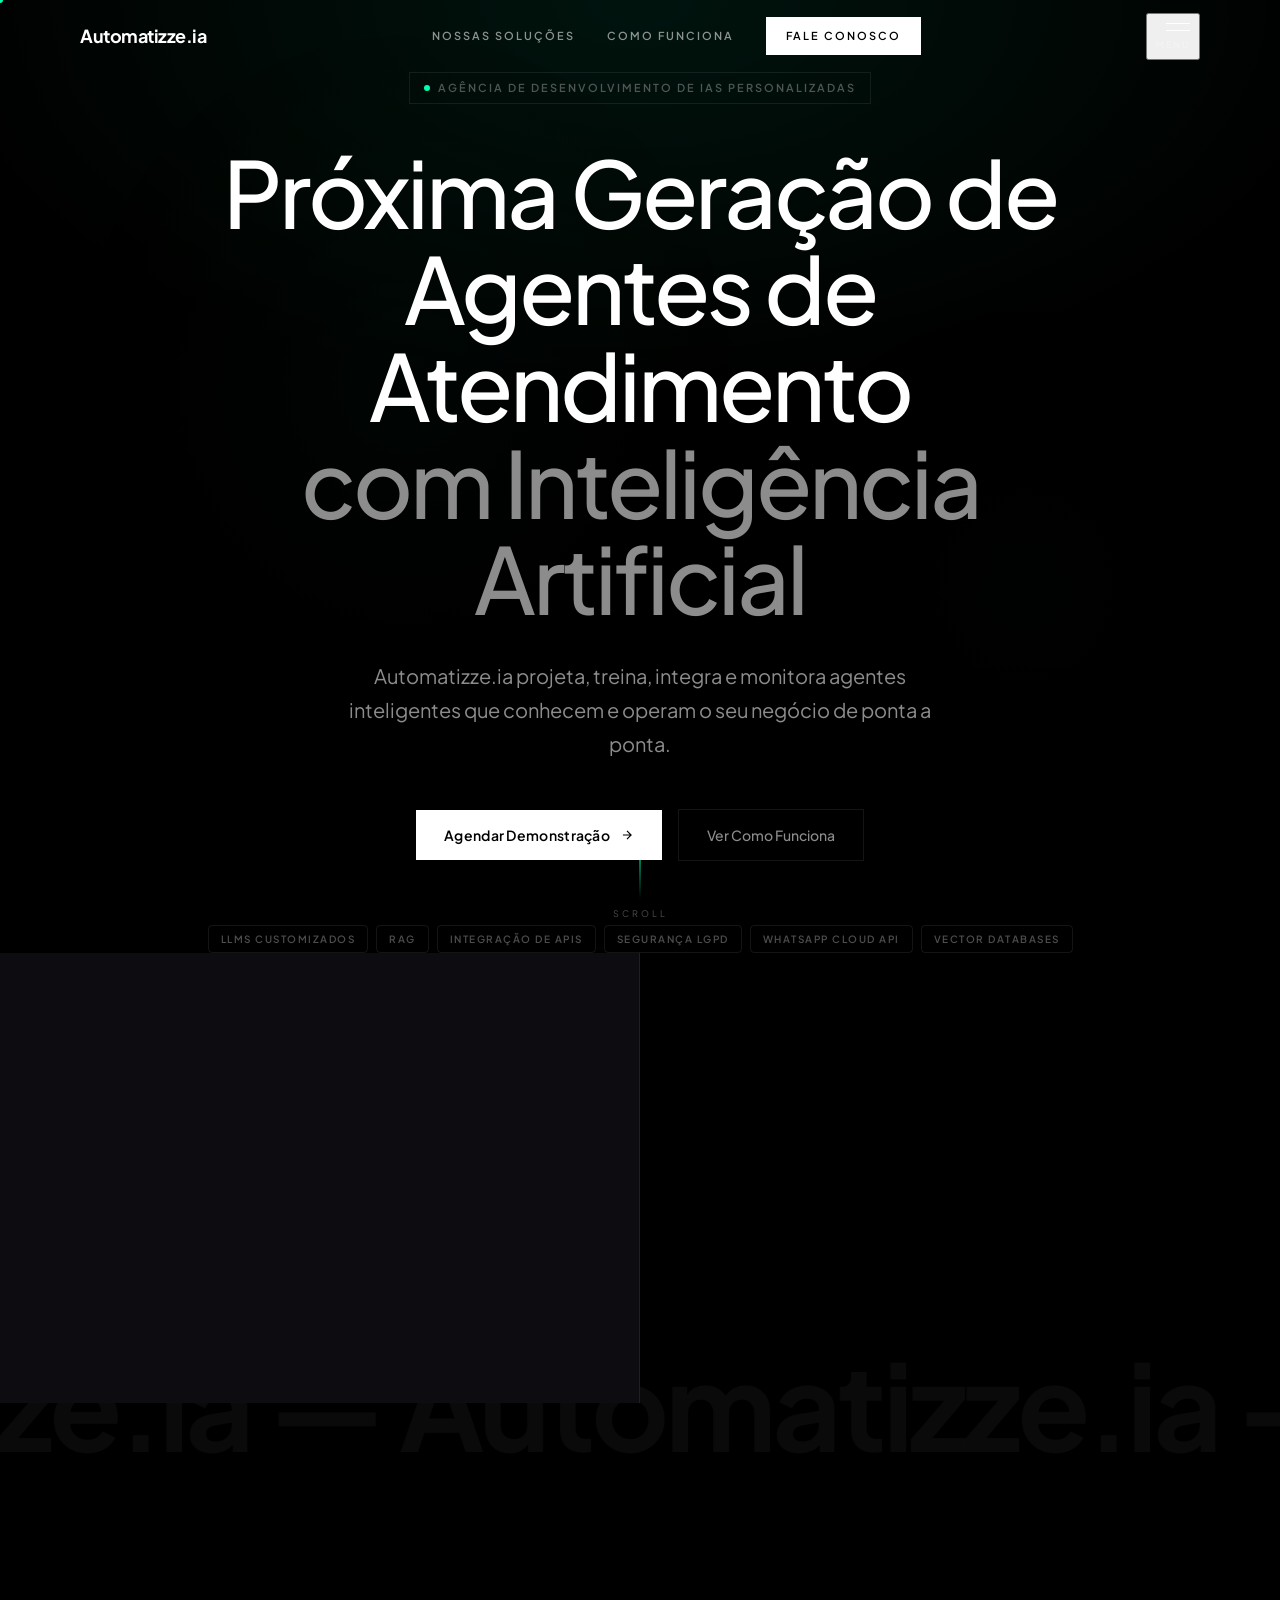
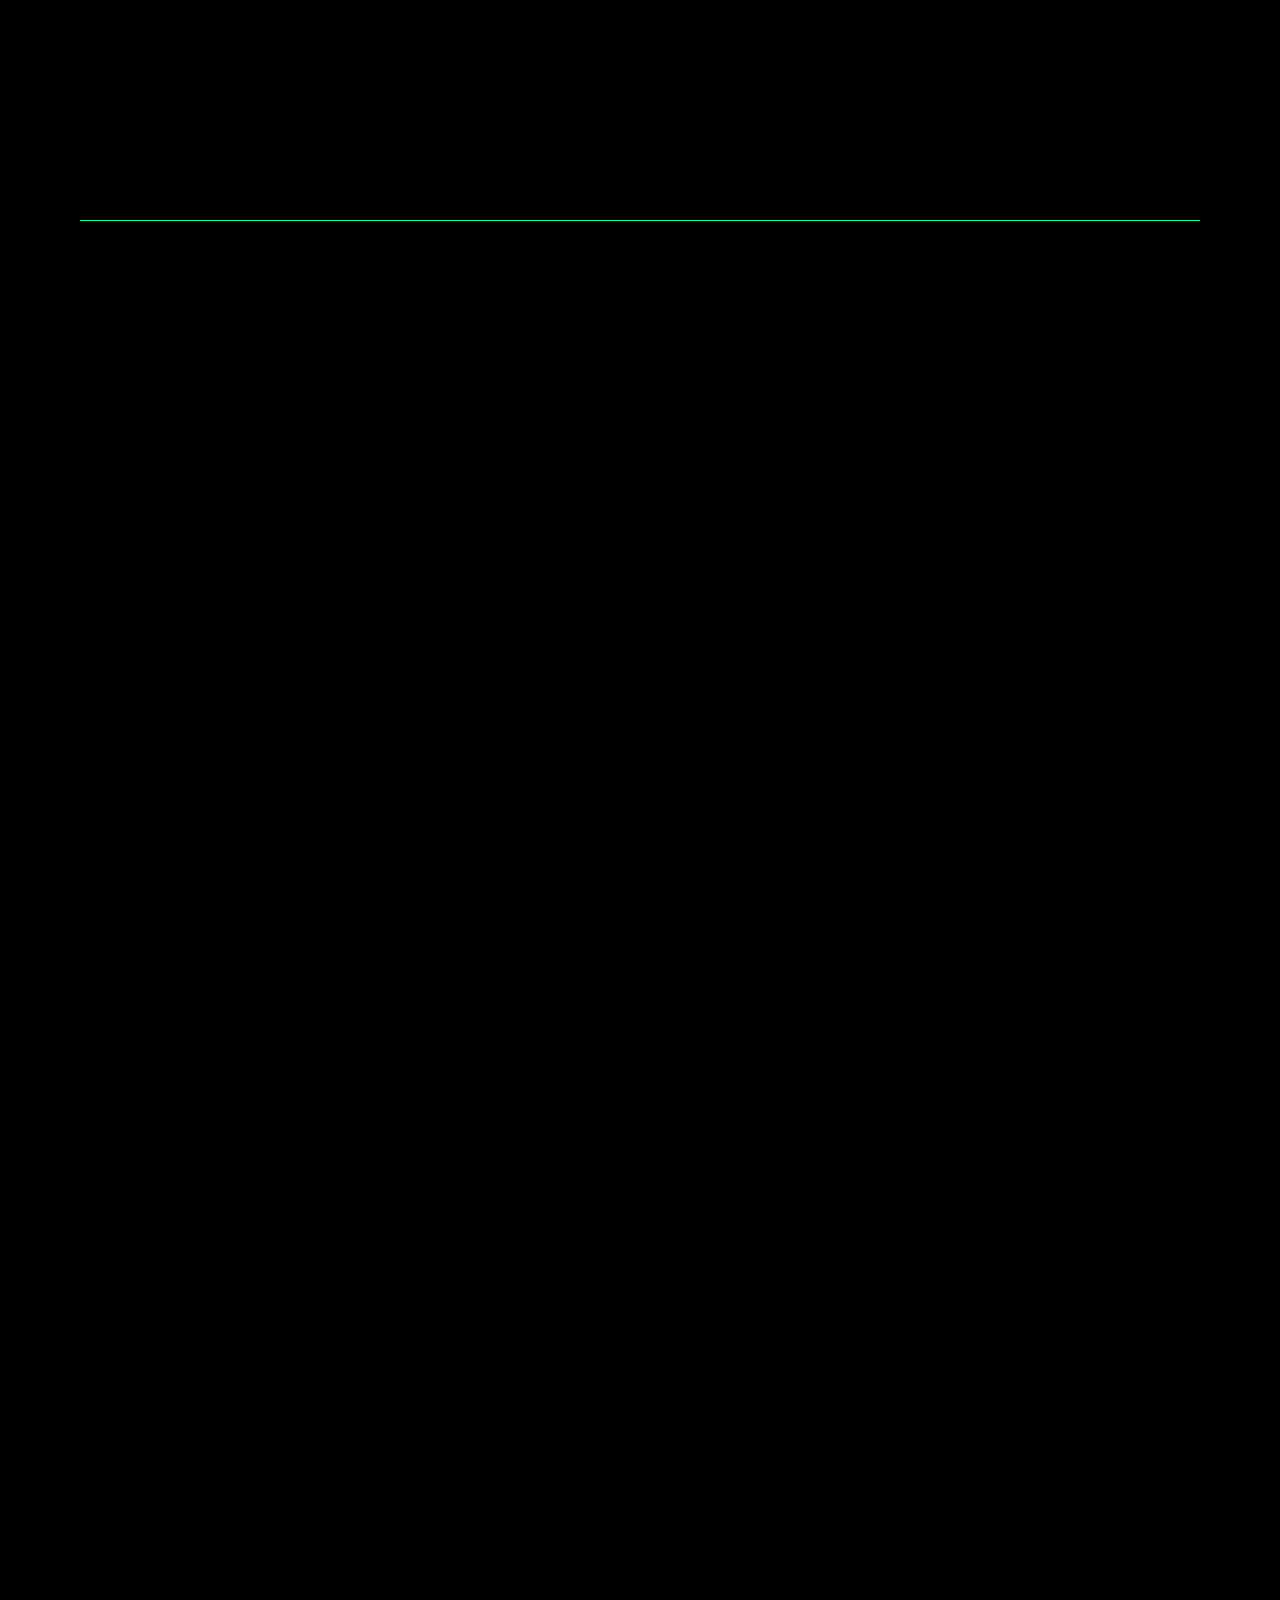
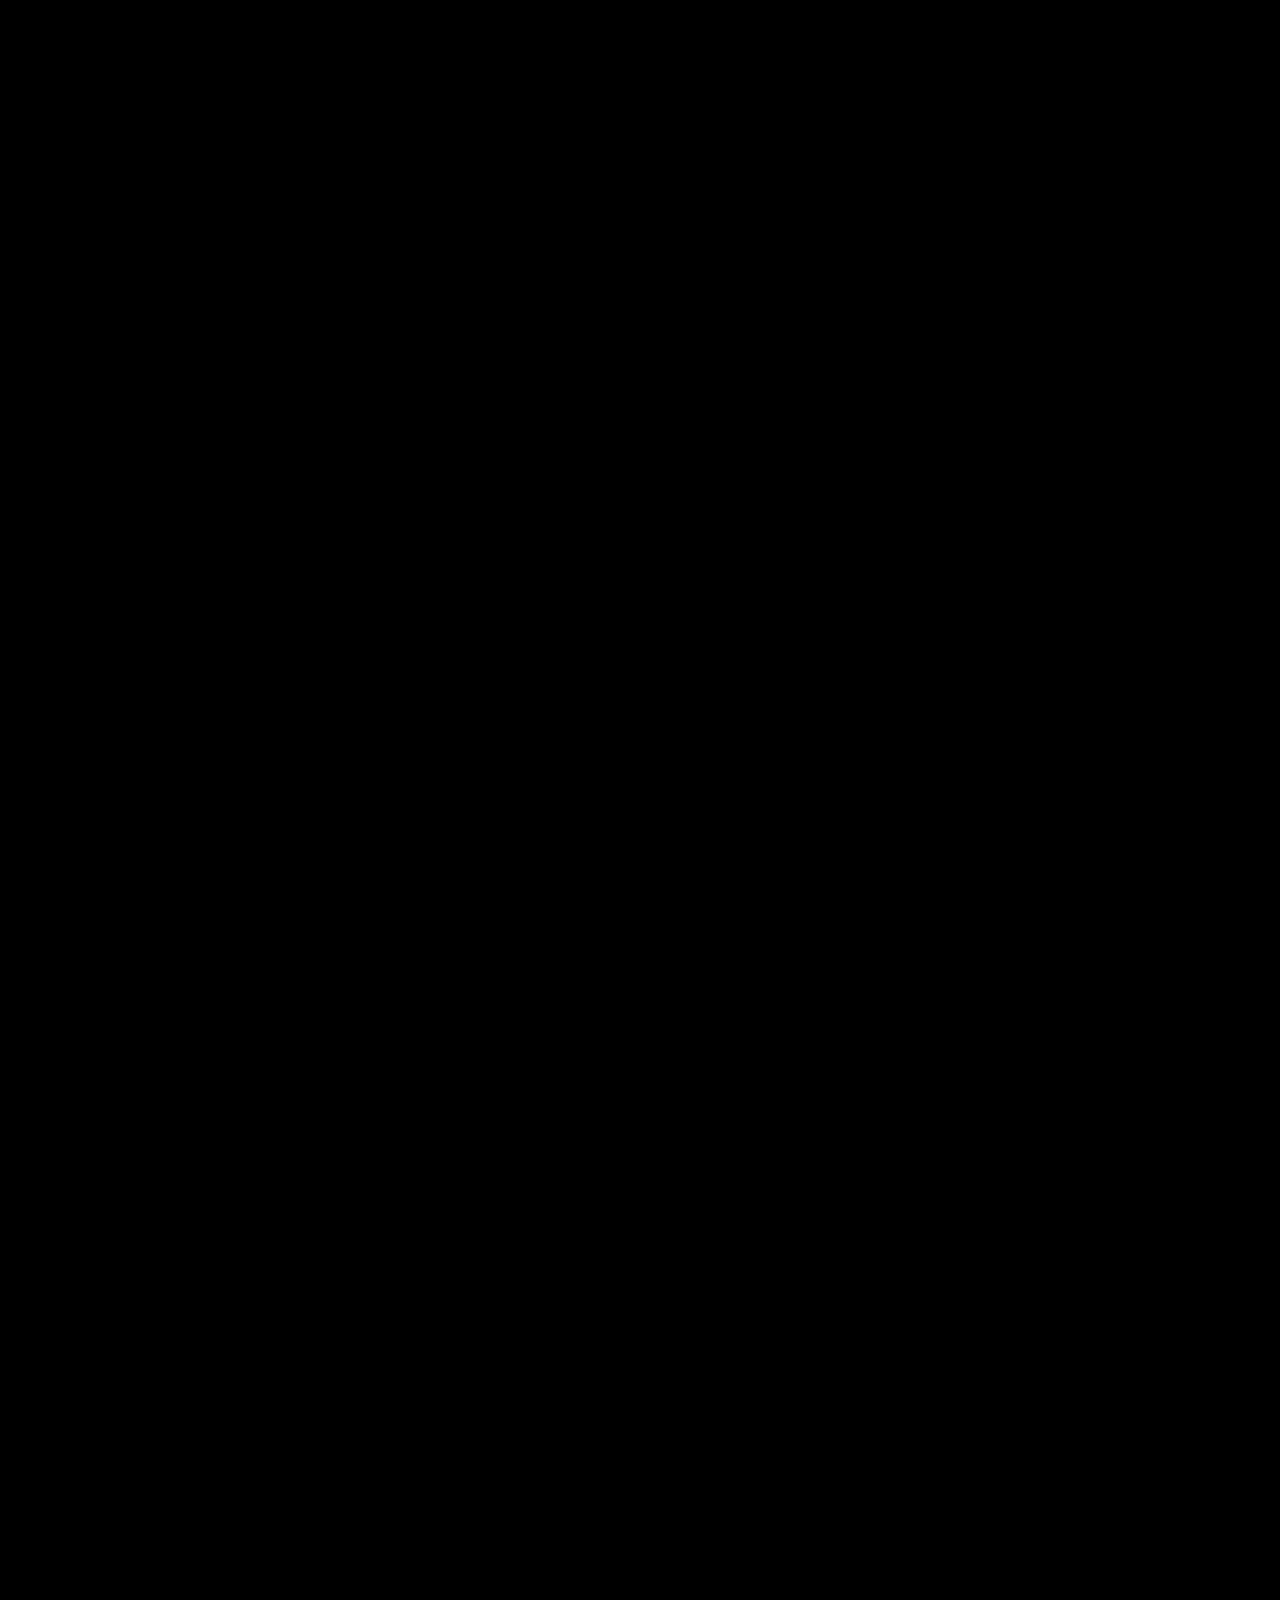
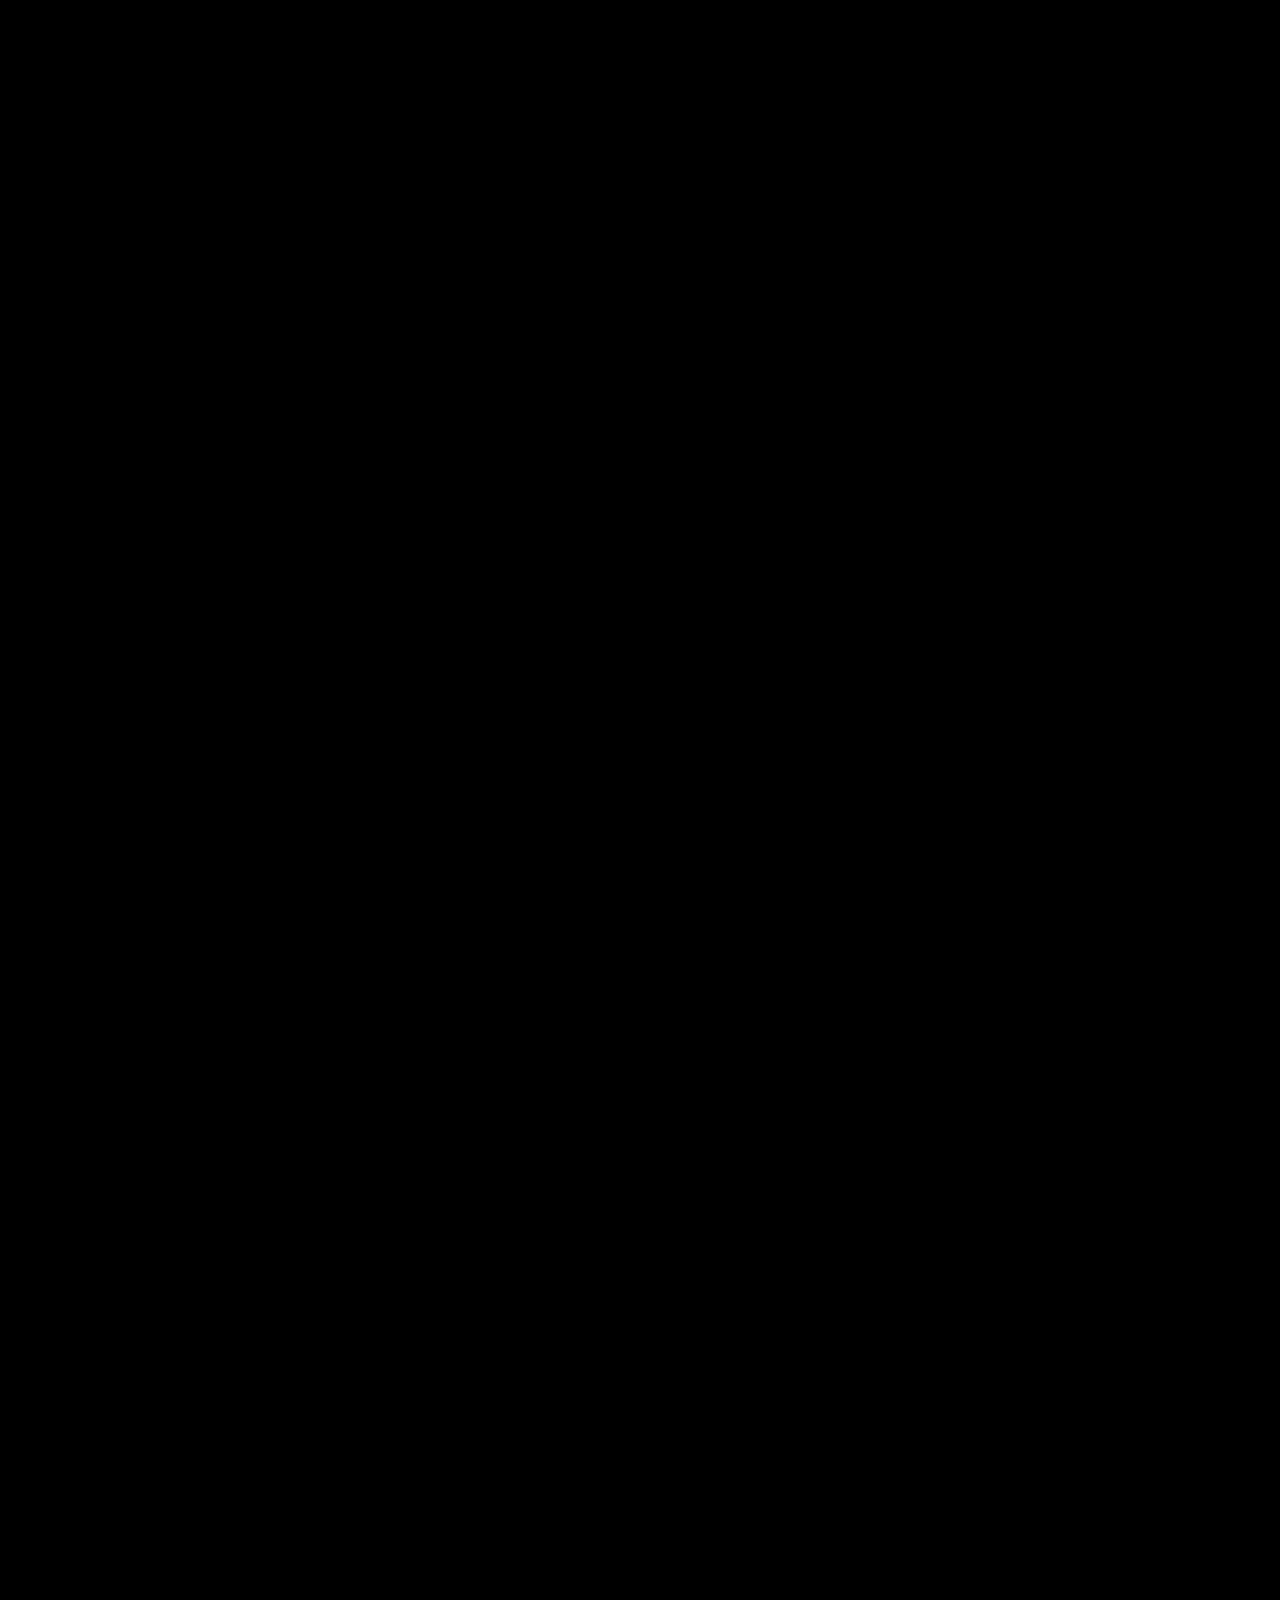
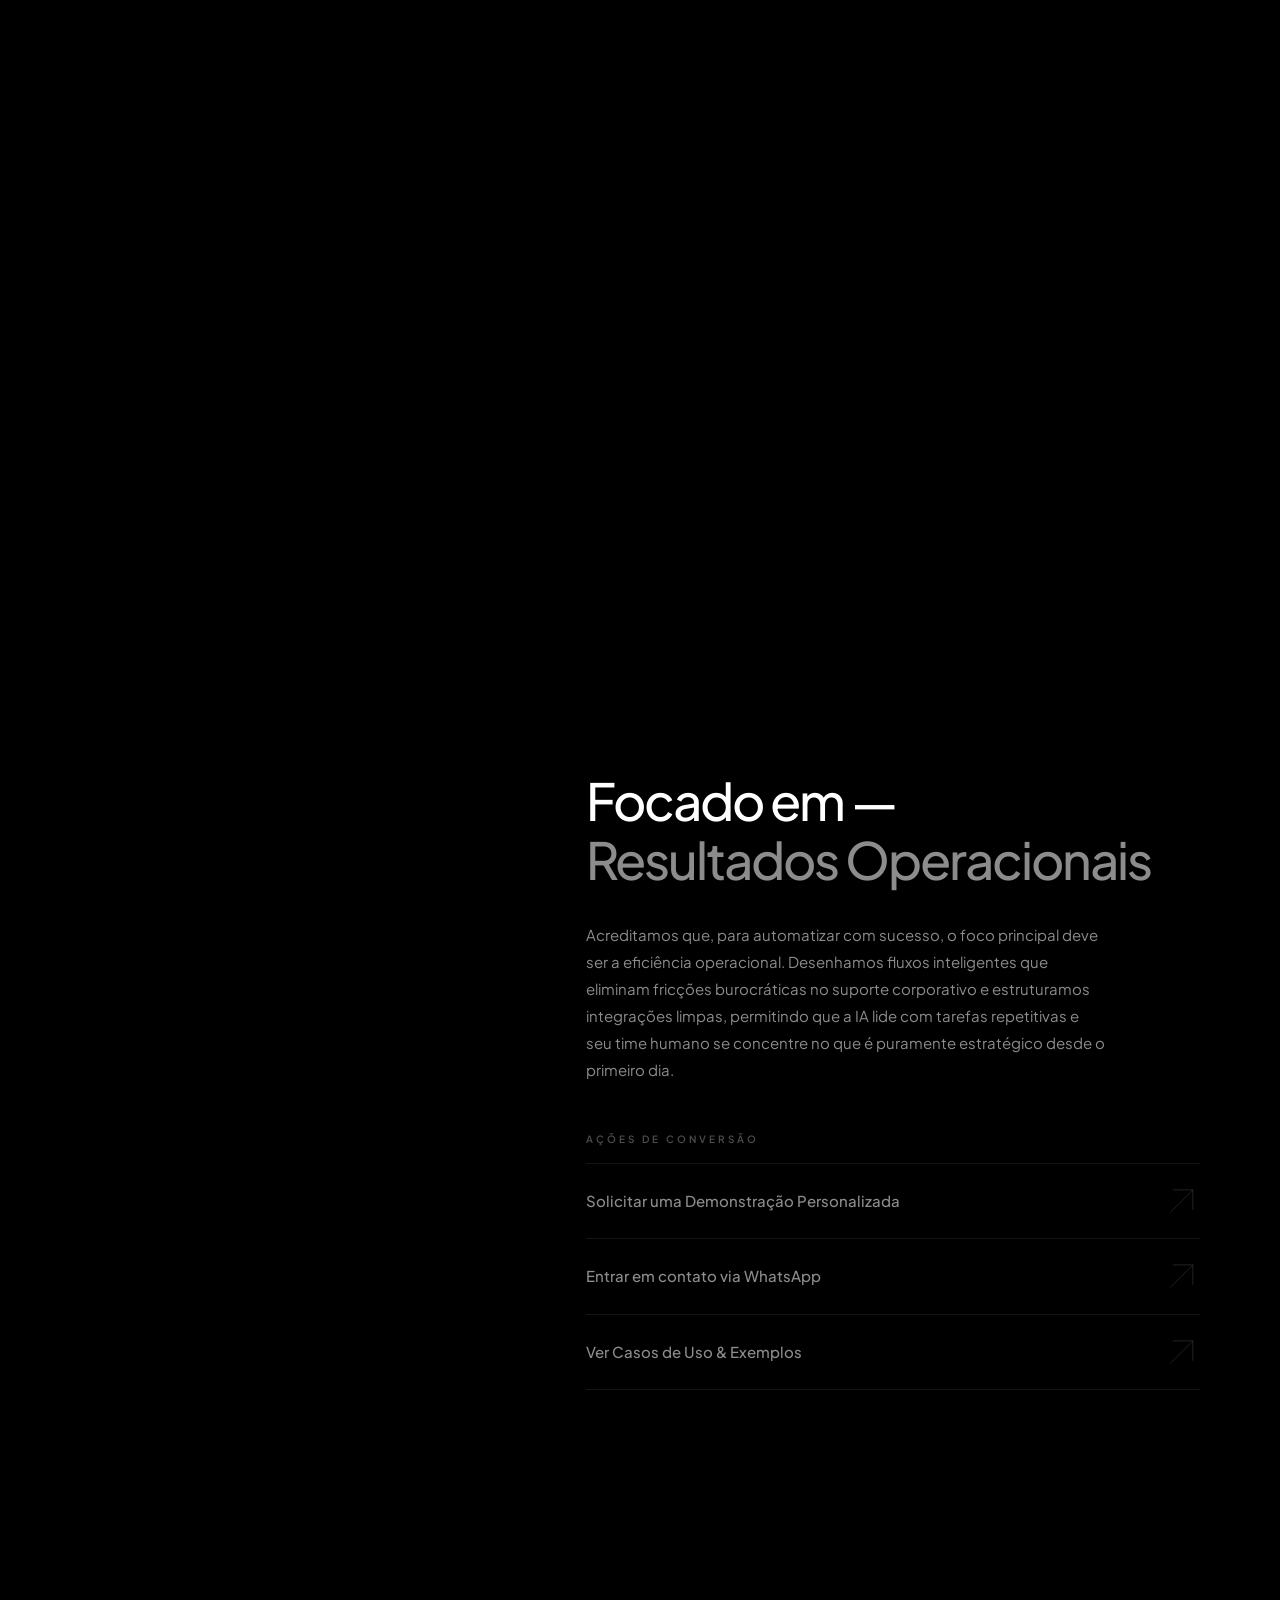
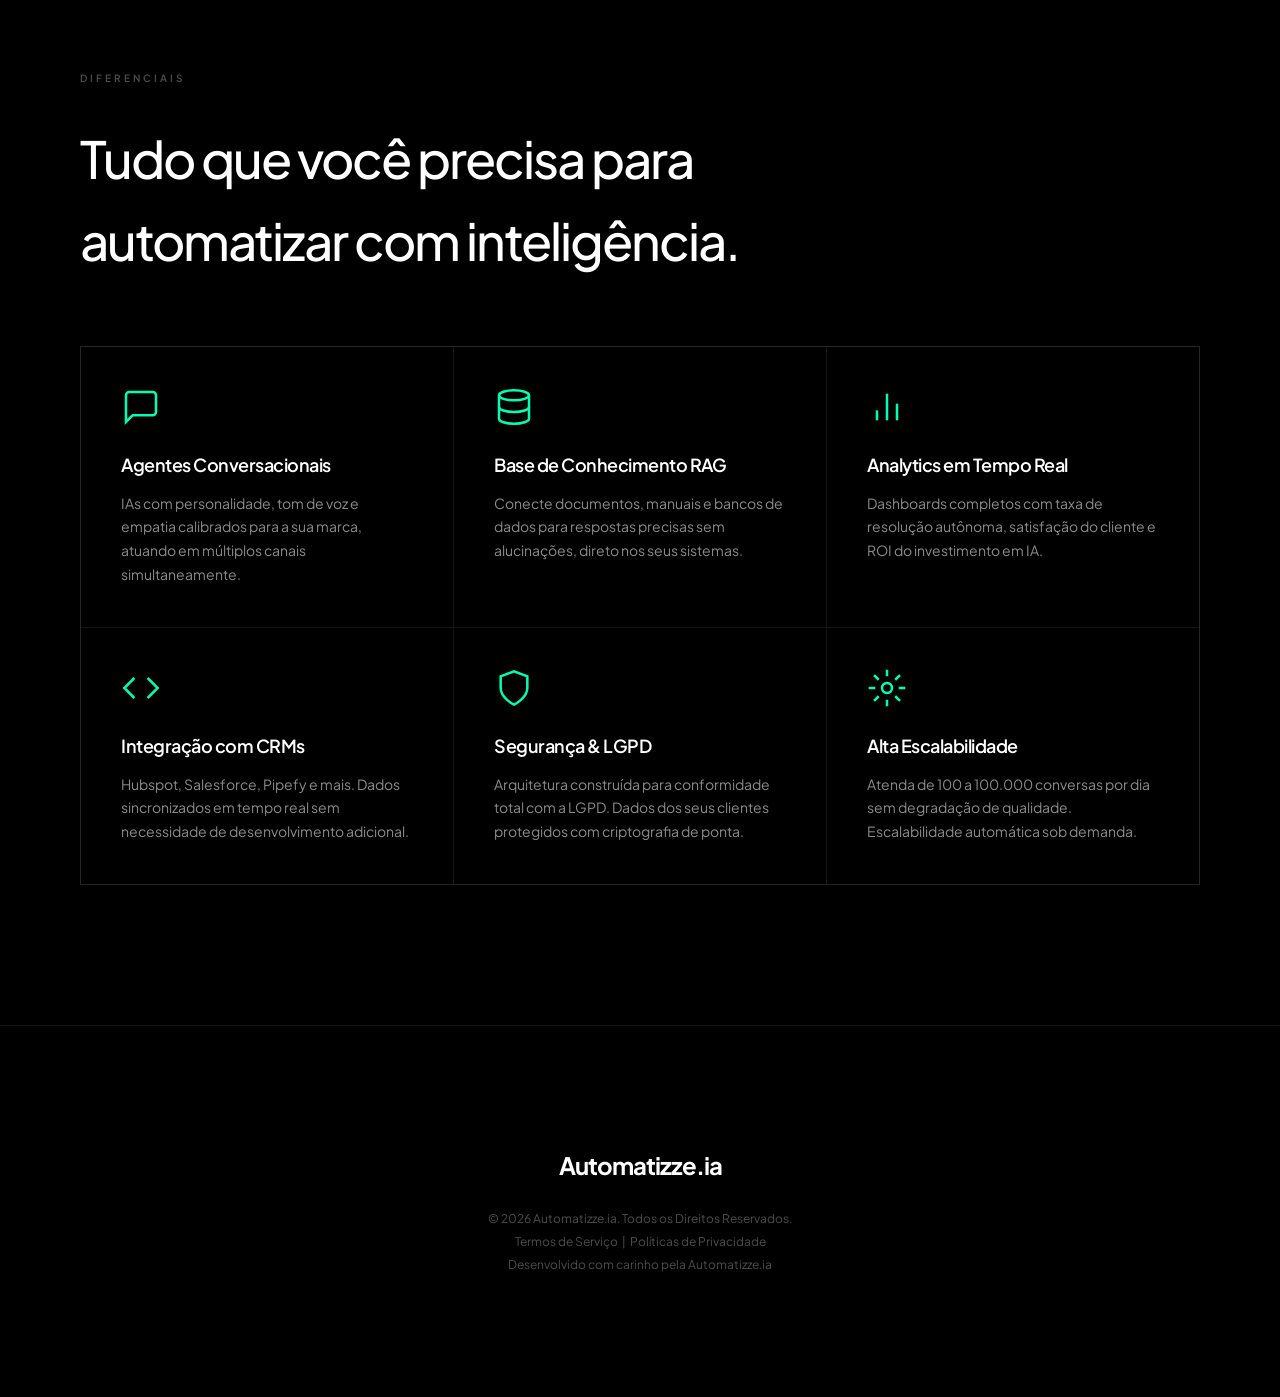
==== commit fa3262d9: "feat: screen mockups in home + painel v2 (slug, product selector, HTML download)" ====
--- a/index.html
+++ b/index.html
@@ -196,124 +196,83 @@
         <!-- Visual side -->
         <div class="slides-visual" role="presentation">
 
-          <!-- Slide 1 — Chat Sim -->
+          <!-- Slide 1 — WhatsApp Agent mockup -->
           <div class="slide-visual active" id="vis-0" aria-hidden="false">
-            <div class="chat-sim" role="region" aria-label="Simulação de chat com agente IA">
-              <div class="chat-header">
-                <div class="chat-avatar" aria-hidden="true">AI</div>
-                <div>
-                  <div class="chat-agent-name">Agente Automatizze</div>
-                  <div class="chat-status">
-                    <span class="status-dot" aria-hidden="true"></span>
-                    Ativo
-                  </div>
+            <div style="width:85%;max-width:500px;">
+              <div class="screen-mockup">
+                <div class="screen-mockup-top">
+                  <div class="screen-dot screen-dot-red"></div>
+                  <div class="screen-dot screen-dot-yellow"></div>
+                  <div class="screen-dot screen-dot-green"></div>
+                  <div class="screen-url-bar"><span class="screen-url-text">automatizze.ia &mdash; agente whatsapp</span></div>
+                </div>
+                <div class="screen-body">
+                  <img src="assets/demo_whatsapp.png" alt="Demo Agente WhatsApp IA" loading="lazy">
+                  <div class="screen-live-badge"><span class="screen-live-dot"></span>Ao Vivo</div>
                 </div>
               </div>
-              <div class="chat-body" id="chat-sim-body" role="log" aria-live="polite" aria-label="Conversa com agente">
-                <!-- Messages injected by JS -->
+            </div>
+          </div>
+
+          <!-- Slide 2 — RAG / Chatwoot mockup -->
+          <div class="slide-visual" id="vis-1" aria-hidden="true">
+            <div style="width:85%;max-width:500px;">
+              <div class="screen-mockup">
+                <div class="screen-mockup-top">
+                  <div class="screen-dot screen-dot-red"></div>
+                  <div class="screen-dot screen-dot-yellow"></div>
+                  <div class="screen-dot screen-dot-green"></div>
+                  <div class="screen-url-bar"><span class="screen-url-text">app.chatwoot.com &mdash; base de conhecimento</span></div>
+                </div>
+                <div class="screen-body">
+                  <img src="assets/demo_chatwoot.png" alt="Demo Chatwoot CRM Dashboard" loading="lazy">
+                  <div class="screen-live-badge"><span class="screen-live-dot"></span>RAG Ativo</div>
+                </div>
               </div>
             </div>
           </div>
 
-          <!-- Slide 2 — RAG Visual -->
-          <div class="slide-visual" id="vis-1" aria-hidden="true">
-            <div style="width:80%;max-width:440px;">
-              <div style="background:#0D0D11;border:1px solid rgba(255,255,255,0.1);padding:20px;">
-                <div style="font-size:9px;letter-spacing:2px;text-transform:uppercase;color:#00FFB2;font-family:'JetBrains Mono',monospace;margin-bottom:16px;">Base de Conhecimento RAG</div>
-                <div style="display:flex;flex-direction:column;gap:8px;">
-                  <div style="background:rgba(255,255,255,0.03);border:1px solid rgba(255,255,255,0.07);padding:10px 14px;display:flex;justify-content:space-between;align-items:center;">
-                    <div>
-                      <div style="font-size:11px;font-weight:600;color:#fff;margin-bottom:2px;">manual-produto-v3.pdf</div>
-                      <div style="font-size:9px;color:rgba(255,255,255,0.3);font-family:'JetBrains Mono',monospace;">847 chunks · indexado</div>
-                    </div>
-                    <div style="font-size:9px;color:#00FFB2;font-family:'JetBrains Mono',monospace;">✓ Ativo</div>
-                  </div>
-                  <div style="background:rgba(255,255,255,0.03);border:1px solid rgba(255,255,255,0.07);padding:10px 14px;display:flex;justify-content:space-between;align-items:center;">
-                    <div>
-                      <div style="font-size:11px;font-weight:600;color:#fff;margin-bottom:2px;">politicas-frete-2026.docx</div>
-                      <div style="font-size:9px;color:rgba(255,255,255,0.3);font-family:'JetBrains Mono',monospace;">214 chunks · indexado</div>
-                    </div>
-                    <div style="font-size:9px;color:#00FFB2;font-family:'JetBrains Mono',monospace;">✓ Ativo</div>
-                  </div>
-                  <div style="background:rgba(255,255,255,0.03);border:1px solid rgba(255,255,255,0.07);padding:10px 14px;display:flex;justify-content:space-between;align-items:center;">
-                    <div>
-                      <div style="font-size:11px;font-weight:600;color:#fff;margin-bottom:2px;">catalogo-estoque.csv</div>
-                      <div style="font-size:9px;color:rgba(255,255,255,0.3);font-family:'JetBrains Mono',monospace;">12.450 produtos · live sync</div>
-                    </div>
-                    <div style="width:6px;height:6px;background:#00FFB2;border-radius:50%;box-shadow:0 0 6px #00FFB2;animation:pulse-dot 2s infinite;"></div>
-                  </div>
-                </div>
-                <div style="margin-top:16px;padding:10px;background:rgba(0,255,178,0.05);border:1px solid rgba(0,255,178,0.2);">
-                  <div style="font-size:9px;color:#00FFB2;font-family:'JetBrains Mono',monospace;">Query: "Qual o prazo de entrega para SP?"</div>
-                  <div style="font-size:10px;color:rgba(255,255,255,0.6);margin-top:6px;line-height:1.5;">→ Resultado: 3-5 dias úteis (simulação)</div>
+          <!-- Slide 3 — Analytics mockup -->
+          <div class="slide-visual" id="vis-2" aria-hidden="true">
+            <div style="width:85%;max-width:500px;">
+              <div class="screen-mockup">
+                <div class="screen-mockup-top">
+                  <div class="screen-dot screen-dot-red"></div>
+                  <div class="screen-dot screen-dot-yellow"></div>
+                  <div class="screen-dot screen-dot-green"></div>
+                  <div class="screen-url-bar"><span class="screen-url-text">dashboard.automatizze.ia &mdash; analytics</span></div>
+                </div>
+                <div class="screen-body">
+                  <img src="assets/demo_recovery.png" alt="Demo Analytics Dashboard IA" loading="lazy">
+                  <div class="screen-live-badge"><span class="screen-live-dot"></span>Tempo Real</div>
                 </div>
               </div>
             </div>
           </div>
 
-          <!-- Slide 3 — Analytics -->
-          <div class="slide-visual" id="vis-2" aria-hidden="true">
-            <div style="width:82%;max-width:460px;">
-              <div style="background:#0D0D11;border:1px solid rgba(255,255,255,0.1);padding:20px;">
-                <div style="display:flex;justify-content:space-between;align-items:flex-start;margin-bottom:20px;">
-                  <div>
-                    <div style="font-size:9px;letter-spacing:2px;text-transform:uppercase;color:rgba(255,255,255,0.3);margin-bottom:4px;">Painel Analytics</div>
-                    <div style="font-size:18px;font-weight:700;letter-spacing:-0.5px;">Dashboard IA</div>
-                  </div>
-                  <div style="font-size:9px;color:#00FFB2;font-family:'JetBrains Mono',monospace;display:flex;align-items:center;gap:5px;">
-                    <span style="width:6px;height:6px;background:#00FFB2;border-radius:50%;display:inline-block;box-shadow:0 0 6px #00FFB2;animation:pulse-dot 2s infinite;"></span>
-                    Ao vivo
-                  </div>
-                </div>
-                <!-- Metric cards -->
-                <div style="display:grid;grid-template-columns:1fr 1fr;gap:8px;margin-bottom:16px;">
-                  <div style="background:rgba(255,255,255,0.03);border:1px solid rgba(255,255,255,0.07);padding:12px;">
-                    <div style="font-size:9px;color:rgba(255,255,255,0.4);text-transform:uppercase;letter-spacing:1px;margin-bottom:6px;">Atendimentos</div>
-                    <div style="font-size:24px;font-weight:700;letter-spacing:-1px;color:#fff;">2.847</div>
-                    <div style="font-size:9px;color:#00FFB2;margin-top:4px;">↑ 34% vs mês ant.</div>
-                  </div>
-                  <div style="background:rgba(255,255,255,0.03);border:1px solid rgba(255,255,255,0.07);padding:12px;">
-                    <div style="font-size:9px;color:rgba(255,255,255,0.4);text-transform:uppercase;letter-spacing:1px;margin-bottom:6px;">Resolvidos pela IA</div>
-                    <div style="font-size:24px;font-weight:700;letter-spacing:-1px;color:#fff;">91.3<span style="font-size:14px;font-weight:400;">%</span></div>
-                    <div style="font-size:9px;color:#00FFB2;margin-top:4px;">↑ 12% vs mês ant.</div>
-                  </div>
-                </div>
-                <!-- Mini bar chart -->
-                <div style="background:rgba(255,255,255,0.02);border:1px solid rgba(255,255,255,0.06);padding:12px;">
-                  <div style="font-size:9px;color:rgba(255,255,255,0.3);margin-bottom:10px;text-transform:uppercase;letter-spacing:1px;">Atendimentos (7 dias)</div>
-                  <div style="display:flex;align-items:flex-end;gap:4px;height:40px;">
-                    <div style="flex:1;background:rgba(0,255,178,0.3);height:55%;"></div>
-                    <div style="flex:1;background:rgba(0,255,178,0.3);height:70%;"></div>
-                    <div style="flex:1;background:rgba(0,255,178,0.3);height:40%;"></div>
-                    <div style="flex:1;background:rgba(0,255,178,0.3);height:85%;"></div>
-                    <div style="flex:1;background:rgba(0,255,178,0.3);height:65%;"></div>
-                    <div style="flex:1;background:rgba(0,255,178,0.3);height:90%;"></div>
-                    <div style="flex:1;background:#00FFB2;height:100%;box-shadow:0 0 8px rgba(0,255,178,0.5);"></div>
-                  </div>
+          <!-- Slide 4 — Voice AI mockup -->
+          <div class="slide-visual" id="vis-3" aria-hidden="true">
+            <div style="width:85%;max-width:500px;">
+              <div class="screen-mockup">
+                <div class="screen-mockup-top">
+                  <div class="screen-dot screen-dot-red"></div>
+                  <div class="screen-dot screen-dot-yellow"></div>
+                  <div class="screen-dot screen-dot-green"></div>
+                  <div class="screen-url-bar"><span class="screen-url-text">vapi.ai &mdash; voice agent configurado</span></div>
+                </div>
+                <div class="screen-body">
+                  <img src="assets/demo_voice.png" alt="Demo Agente de Voz IA Vapi" loading="lazy">
+                  <div class="screen-live-badge"><span class="screen-live-dot"></span>Em Liga&ccedil;&atilde;o</div>
                 </div>
               </div>
             </div>
           </div>
 
-          <!-- Slide 4 — Summary -->
-          <div class="slide-visual" id="vis-3" aria-hidden="true">
-            <div style="width:80%;max-width:420px;text-align:center;">
-              <div style="font-size:60px;margin-bottom:16px;">🤖</div>
-              <div style="font-size:10px;letter-spacing:3px;text-transform:uppercase;color:#00FFB2;font-family:'JetBrains Mono',monospace;margin-bottom:16px;">Integração Completa</div>
-              <div style="display:flex;flex-wrap:wrap;gap:6px;justify-content:center;">
-                <div style="padding:5px 12px;border:1px solid rgba(255,255,255,0.1);font-size:10px;font-weight:600;text-transform:uppercase;letter-spacing:1px;color:rgba(255,255,255,0.5);">Hubspot</div>
-                <div style="padding:5px 12px;border:1px solid rgba(255,255,255,0.1);font-size:10px;font-weight:600;text-transform:uppercase;letter-spacing:1px;color:rgba(255,255,255,0.5);">Salesforce</div>
-                <div style="padding:5px 12px;border:1px solid rgba(255,255,255,0.1);font-size:10px;font-weight:600;text-transform:uppercase;letter-spacing:1px;color:rgba(255,255,255,0.5);">Pipefy</div>
-                <div style="padding:5px 12px;border:1px solid rgba(255,255,178,0.15);font-size:10px;font-weight:600;text-transform:uppercase;letter-spacing:1px;color:#00FFB2;">WhatsApp</div>
-                <div style="padding:5px 12px;border:1px solid rgba(255,255,255,0.1);font-size:10px;font-weight:600;text-transform:uppercase;letter-spacing:1px;color:rgba(255,255,255,0.5);">Instagram</div>
-                <div style="padding:5px 12px;border:1px solid rgba(255,255,255,0.1);font-size:10px;font-weight:600;text-transform:uppercase;letter-spacing:1px;color:rgba(255,255,255,0.5);">Telegram</div>
-                <div style="padding:5px 12px;border:1px solid rgba(255,255,255,0.1);font-size:10px;font-weight:600;text-transform:uppercase;letter-spacing:1px;color:rgba(255,255,255,0.5);">ERPs</div>
-                <div style="padding:5px 12px;border:1px solid rgba(255,255,255,0.1);font-size:10px;font-weight:600;text-transform:uppercase;letter-spacing:1px;color:rgba(255,255,255,0.5);">LGPD</div>
-              </div>
-            </div>
-          </div>
-
         </div><!-- /slides-visual -->
+
+        <!-- Text side -->
+        <div class="slides-text" role="presentation">
+
 
         <!-- Text side -->
         <div class="slides-text" role="presentation">
--- a/assets/css/style.css
+++ b/assets/css/style.css
@@ -1494,3 +1494,86 @@
 .reveal-delay-2 { transition-delay: 0.2s; }
 .reveal-delay-3 { transition-delay: 0.3s; }
 .reveal-delay-4 { transition-delay: 0.4s; }
+
+/* -------- SCREEN MOCKUP COMPONENT -------- */
+.screen-mockup {
+  width: 100%;
+  max-width: 520px;
+  border-radius: 12px;
+  overflow: hidden;
+  border: 1px solid rgba(255,255,255,0.1);
+  box-shadow: 0 40px 80px rgba(0,0,0,0.6), 0 0 0 1px rgba(255,255,255,0.04);
+  background: #0D0D11;
+  position: relative;
+}
+.screen-mockup-top {
+  display: flex;
+  align-items: center;
+  gap: 6px;
+  padding: 10px 14px;
+  background: #161618;
+  border-bottom: 1px solid rgba(255,255,255,0.06);
+}
+.screen-dot {
+  width: 10px; height: 10px;
+  border-radius: 50%;
+  flex-shrink: 0;
+}
+.screen-dot-red    { background: #ff5f57; }
+.screen-dot-yellow { background: #febc2e; }
+.screen-dot-green  { background: #28c840; }
+.screen-url-bar {
+  flex: 1;
+  background: rgba(255,255,255,0.05);
+  border-radius: 4px;
+  padding: 4px 10px;
+  margin: 0 6px;
+  display: flex;
+  align-items: center;
+}
+.screen-url-text {
+  font-size: 10px;
+  font-family: var(--font-mono);
+  color: rgba(255,255,255,0.35);
+  white-space: nowrap;
+  overflow: hidden;
+  text-overflow: ellipsis;
+}
+.screen-body {
+  position: relative;
+  overflow: hidden;
+  aspect-ratio: 16/10;
+  background: #0a0a0c;
+}
+.screen-body img {
+  width: 100%; height: 100%;
+  object-fit: cover;
+  object-position: top;
+  display: block;
+}
+.screen-live-badge {
+  position: absolute;
+  top: 12px; right: 12px;
+  display: flex;
+  align-items: center;
+  gap: 6px;
+  padding: 5px 10px;
+  background: rgba(0,0,0,0.7);
+  backdrop-filter: blur(8px);
+  border: 1px solid rgba(0,255,178,0.2);
+  border-radius: 99px;
+  font-size: 9px;
+  font-weight: 700;
+  letter-spacing: 1.5px;
+  text-transform: uppercase;
+  color: #00FFB2;
+  font-family: var(--font-mono);
+}
+.screen-live-dot {
+  display: block;
+  width: 6px; height: 6px;
+  border-radius: 50%;
+  background: #00FFB2;
+  box-shadow: 0 0 6px #00FFB2;
+  animation: pulse-dot 2s ease-in-out infinite;
+}
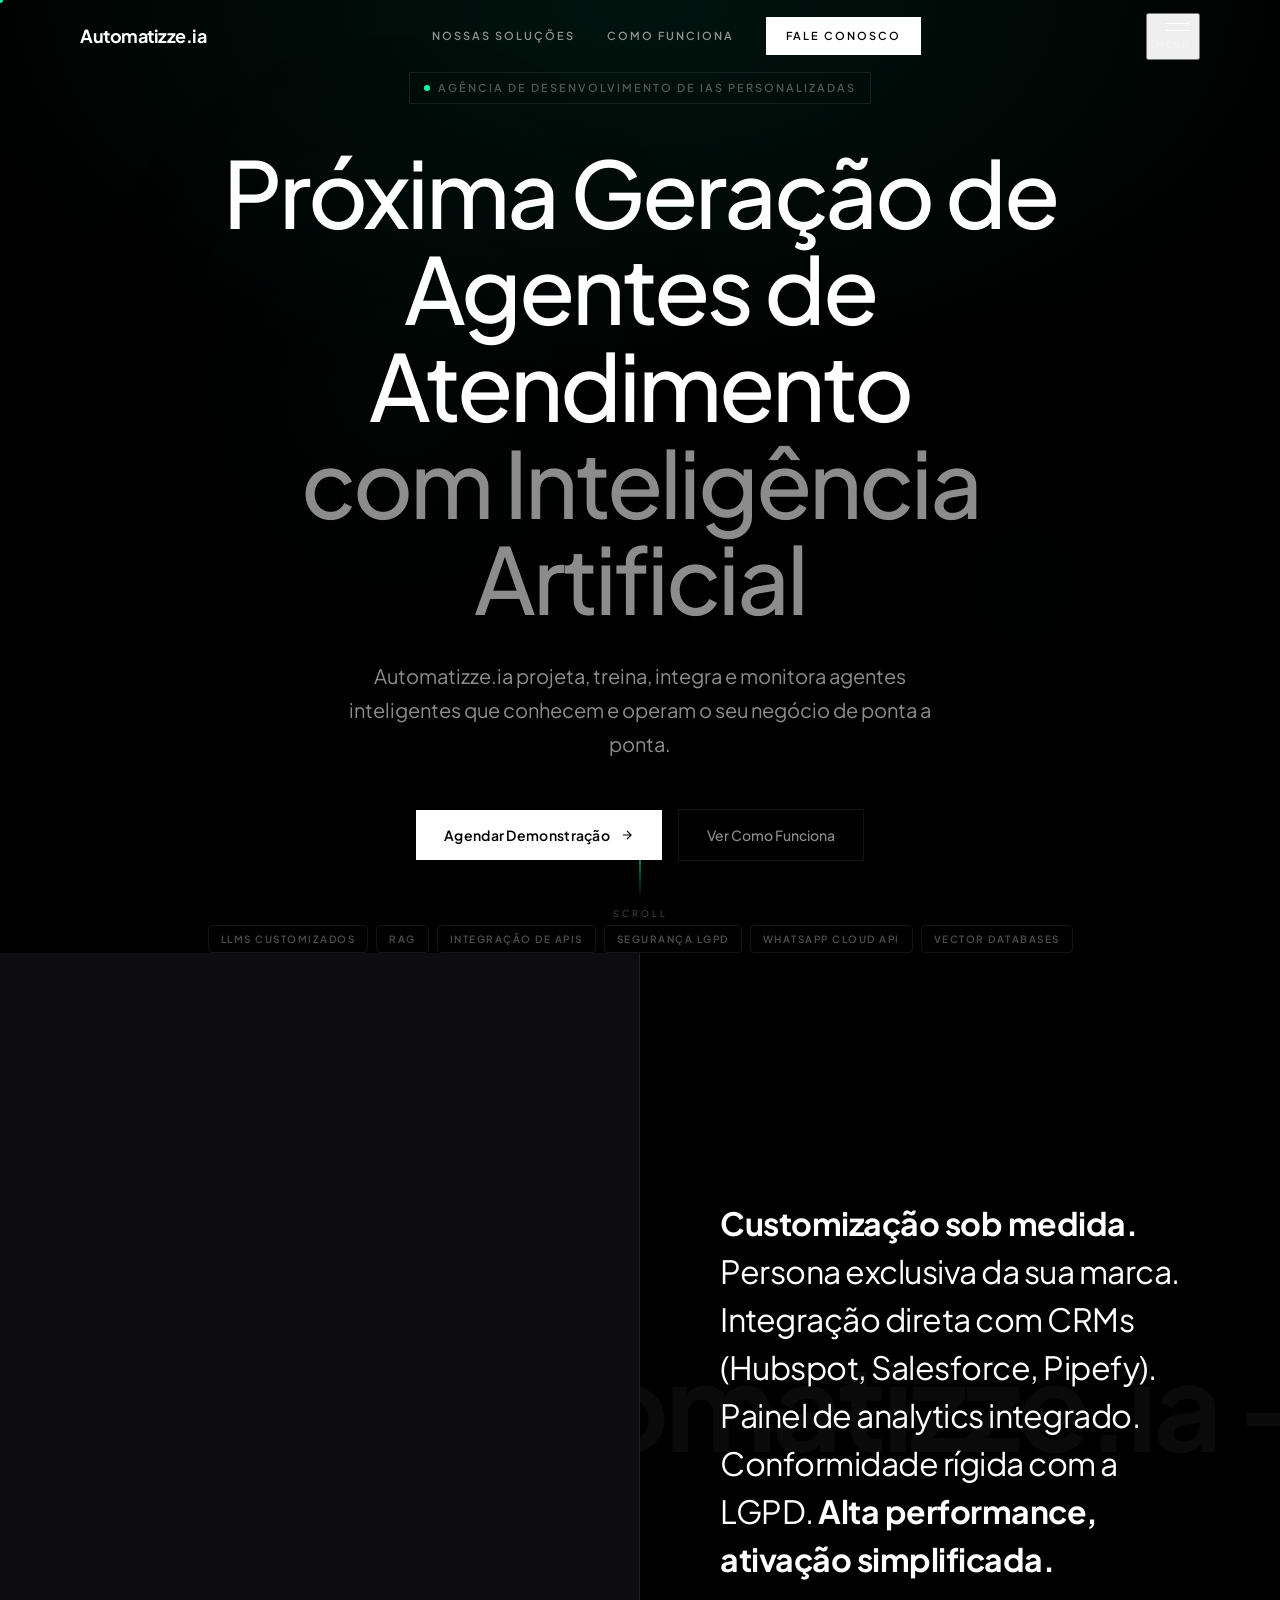
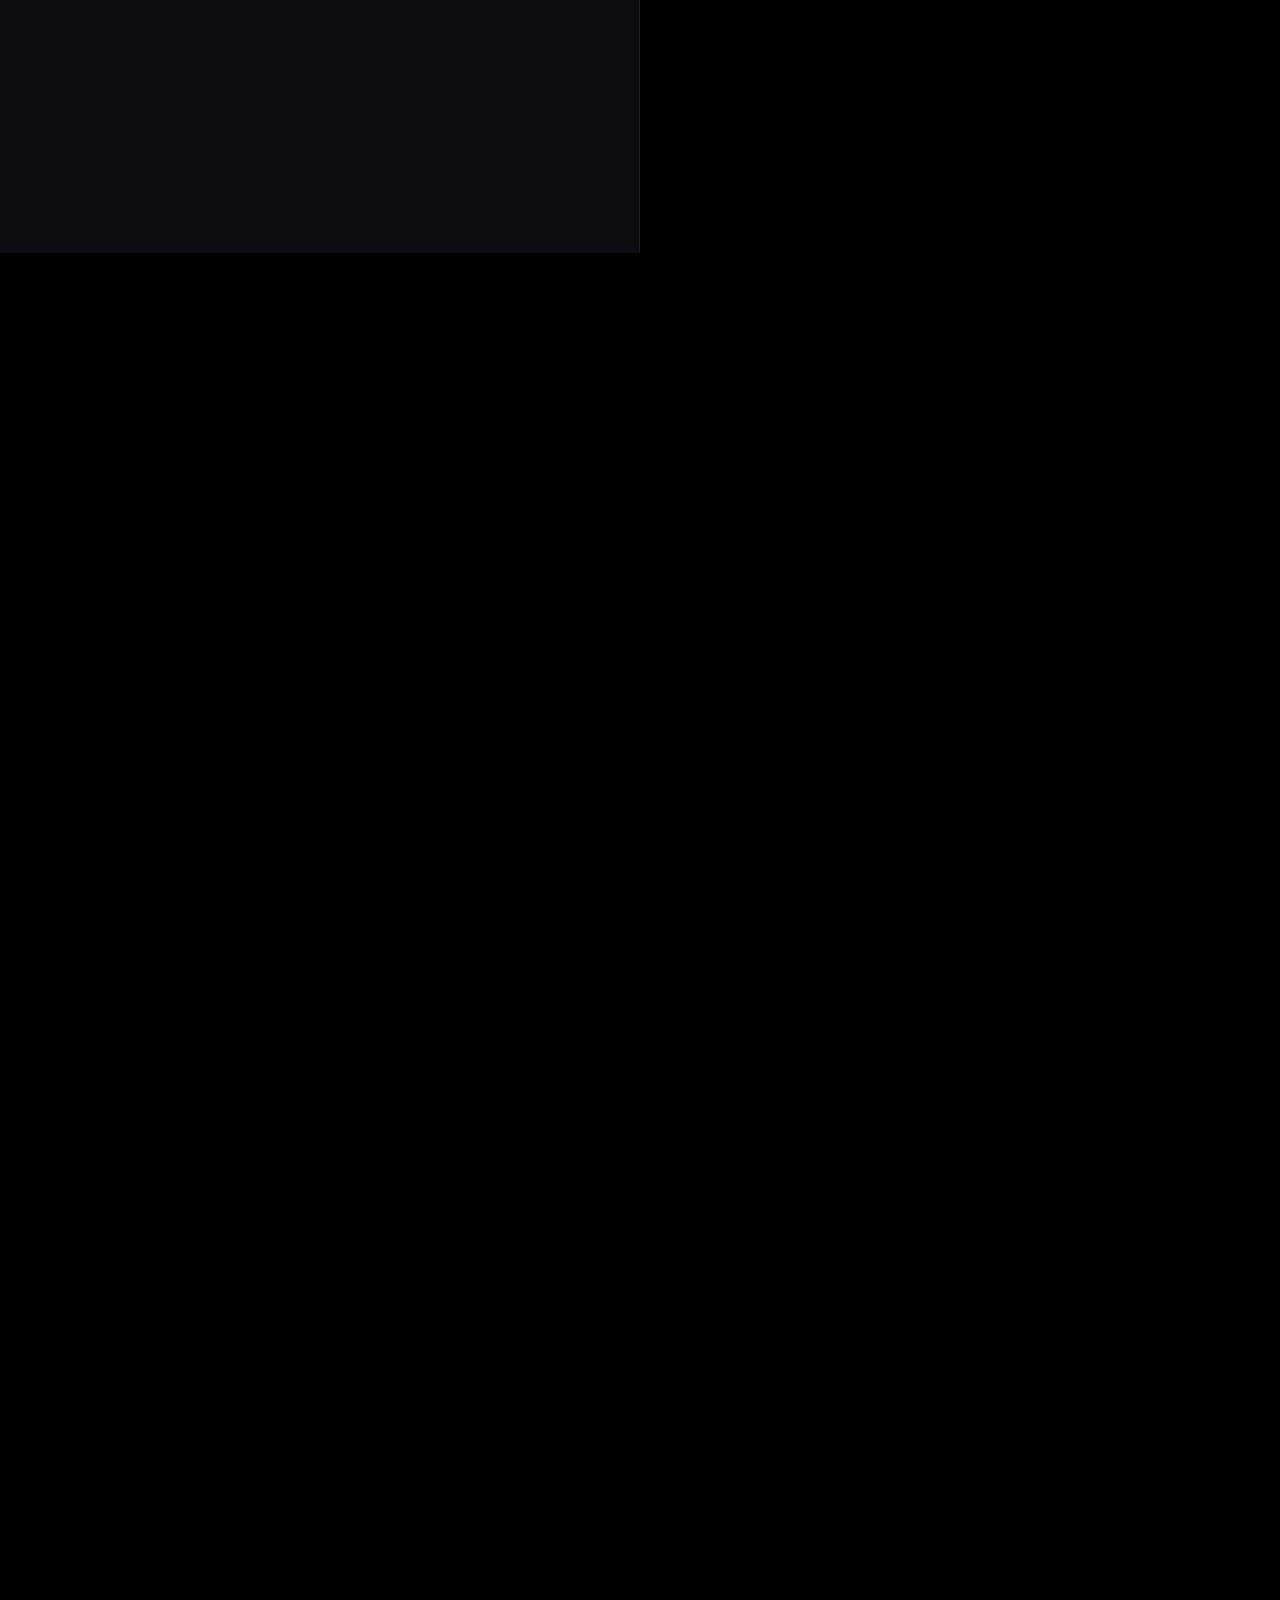
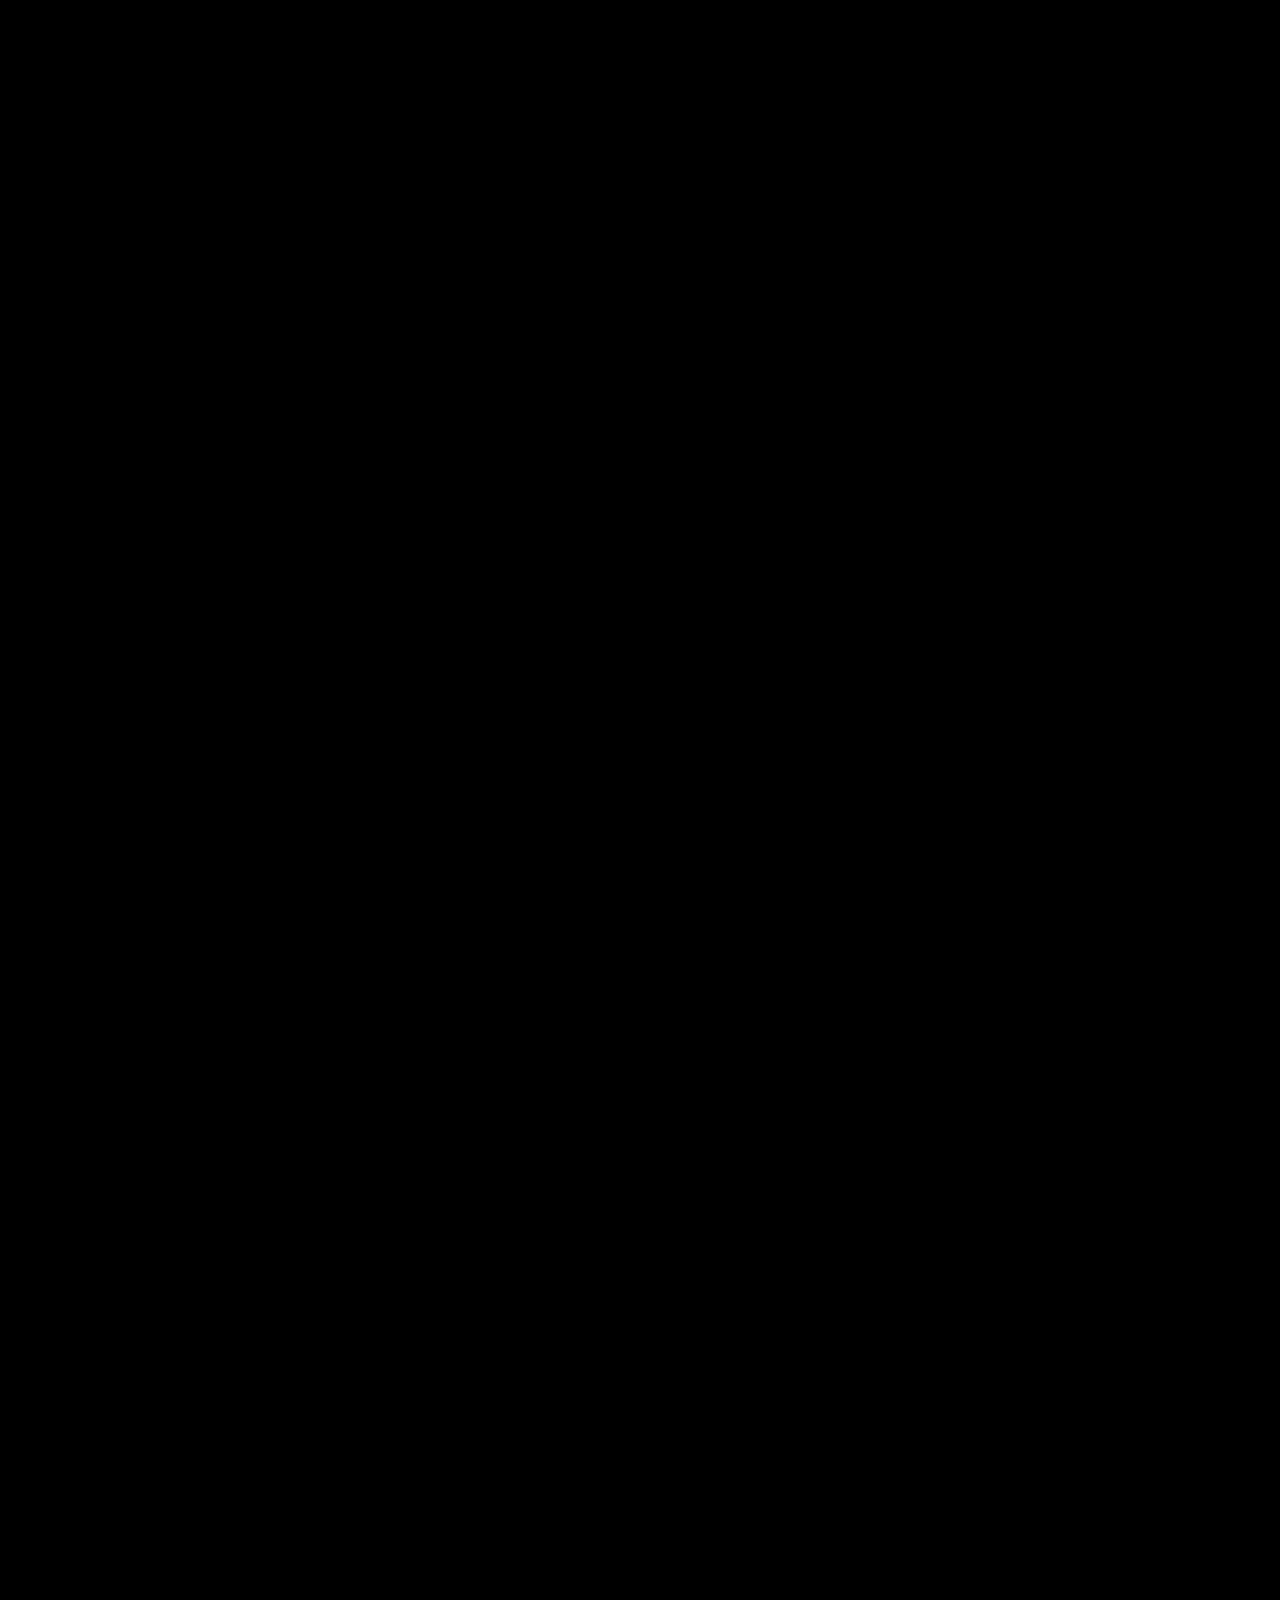
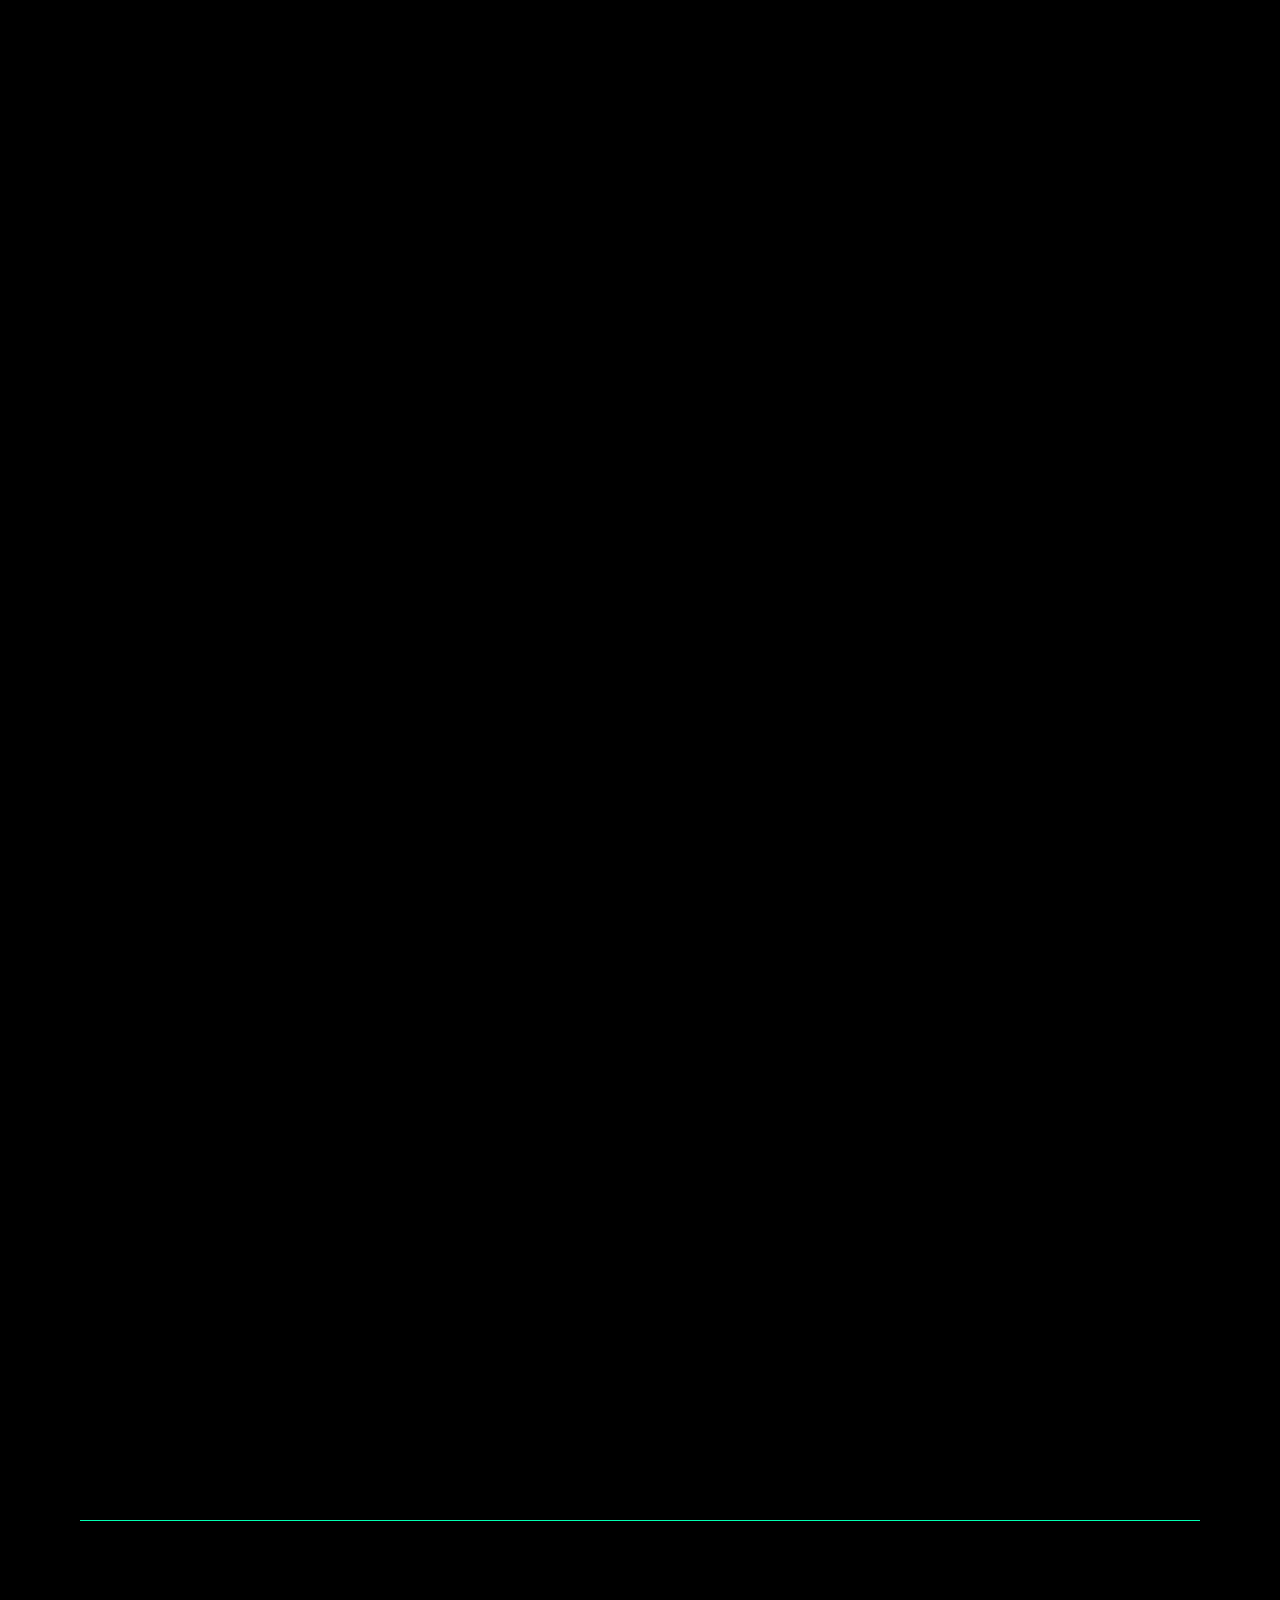
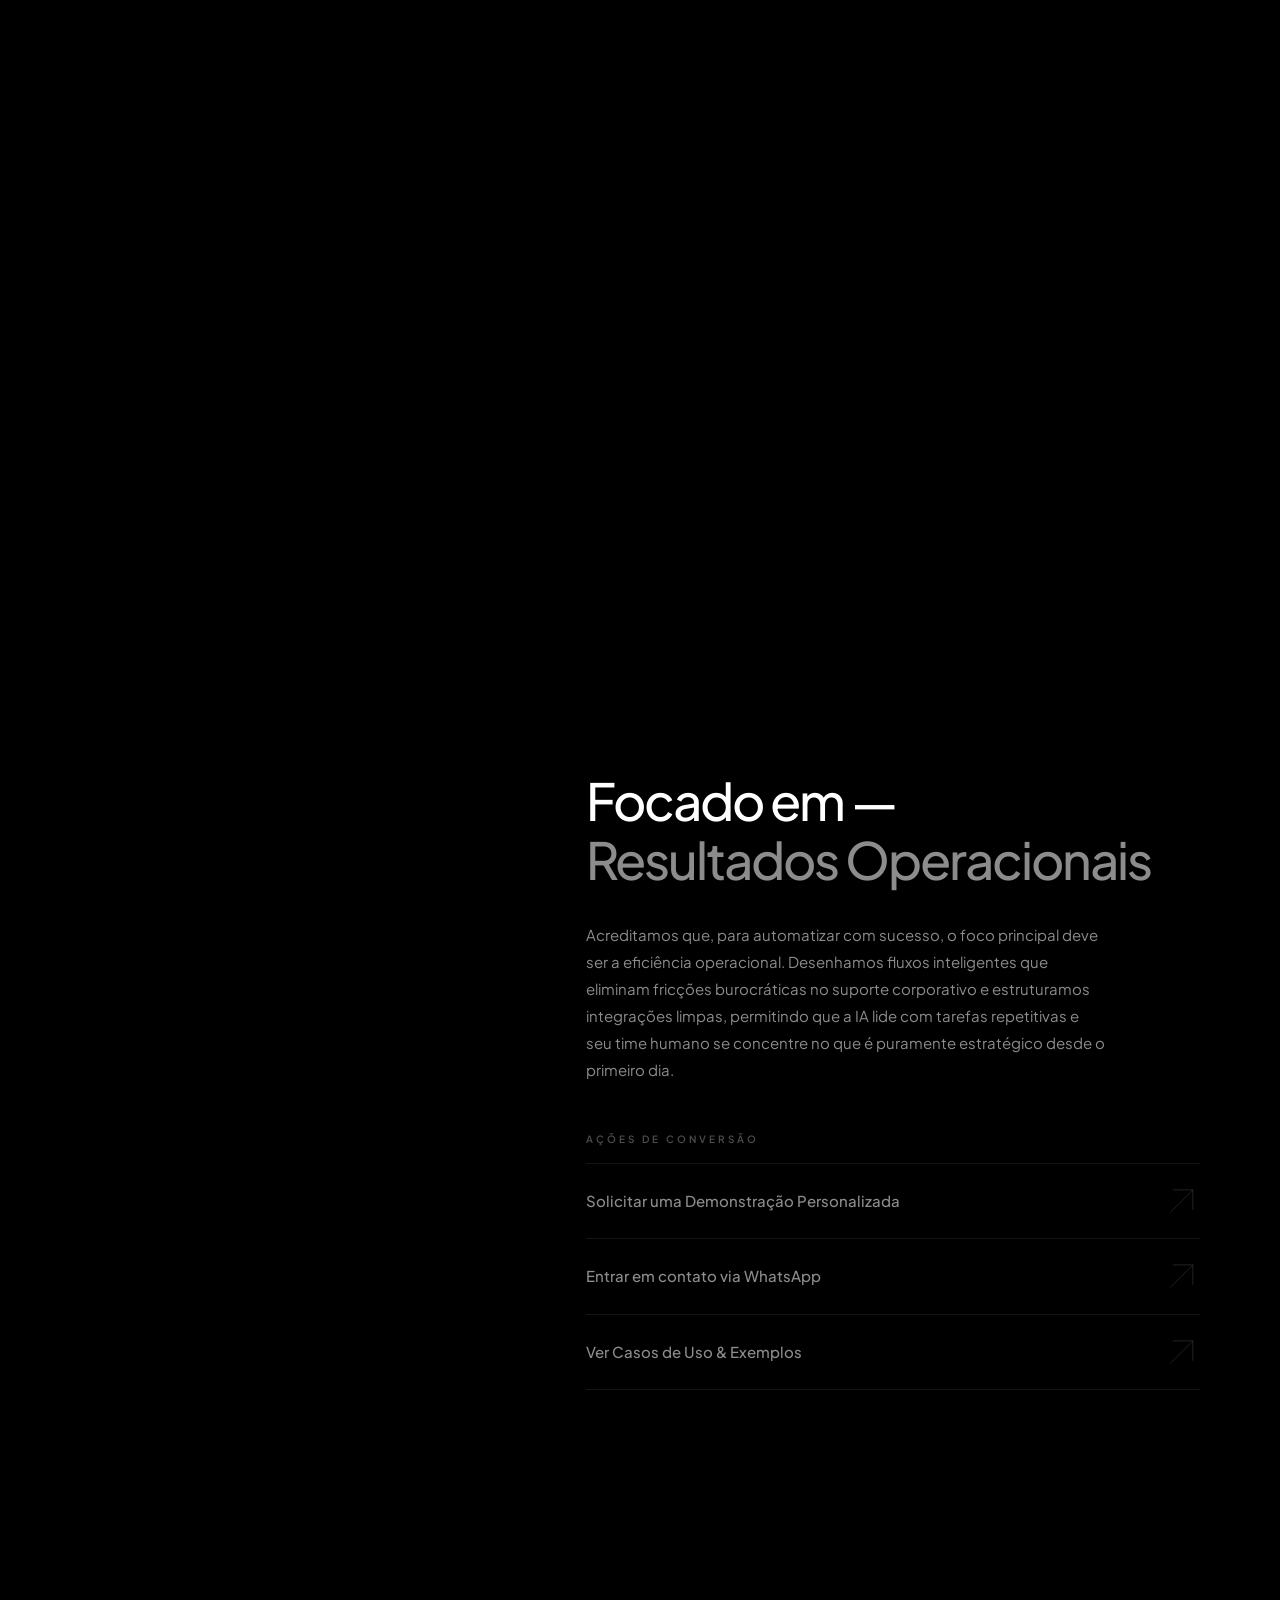
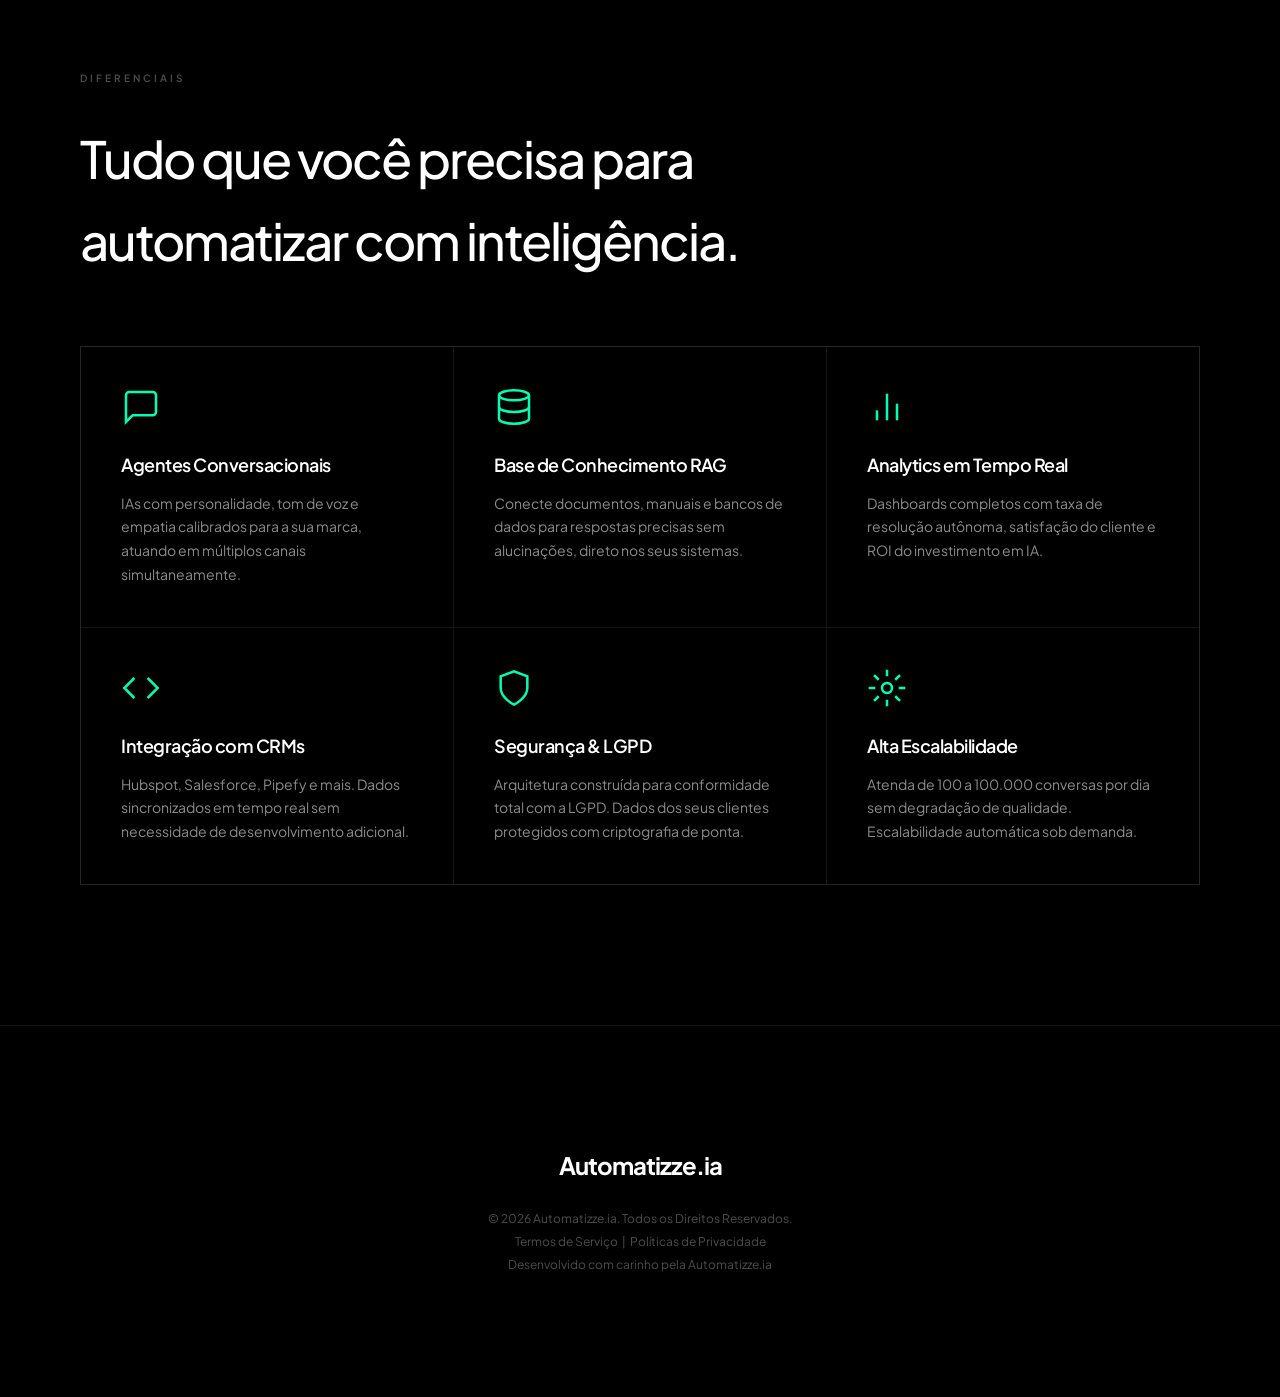
==== commit 64bb8510: "fix: remove duplicate slides-text div + cap mockup height in home slides" ====
--- a/index.html
+++ b/index.html
@@ -198,7 +198,7 @@
 
           <!-- Slide 1 — WhatsApp Agent mockup -->
           <div class="slide-visual active" id="vis-0" aria-hidden="false">
-            <div style="width:85%;max-width:500px;">
+            <div style="width:90%;max-width:480px;">
               <div class="screen-mockup">
                 <div class="screen-mockup-top">
                   <div class="screen-dot screen-dot-red"></div>
@@ -216,7 +216,7 @@
 
           <!-- Slide 2 — RAG / Chatwoot mockup -->
           <div class="slide-visual" id="vis-1" aria-hidden="true">
-            <div style="width:85%;max-width:500px;">
+            <div style="width:90%;max-width:480px;">
               <div class="screen-mockup">
                 <div class="screen-mockup-top">
                   <div class="screen-dot screen-dot-red"></div>
@@ -234,7 +234,7 @@
 
           <!-- Slide 3 — Analytics mockup -->
           <div class="slide-visual" id="vis-2" aria-hidden="true">
-            <div style="width:85%;max-width:500px;">
+            <div style="width:90%;max-width:480px;">
               <div class="screen-mockup">
                 <div class="screen-mockup-top">
                   <div class="screen-dot screen-dot-red"></div>
@@ -252,7 +252,7 @@
 
           <!-- Slide 4 — Voice AI mockup -->
           <div class="slide-visual" id="vis-3" aria-hidden="true">
-            <div style="width:85%;max-width:500px;">
+            <div style="width:90%;max-width:480px;">
               <div class="screen-mockup">
                 <div class="screen-mockup-top">
                   <div class="screen-dot screen-dot-red"></div>
@@ -269,10 +269,6 @@
           </div>
 
         </div><!-- /slides-visual -->
-
-        <!-- Text side -->
-        <div class="slides-text" role="presentation">
-
 
         <!-- Text side -->
         <div class="slides-text" role="presentation">
--- a/assets/css/style.css
+++ b/assets/css/style.css
@@ -588,6 +588,16 @@
   opacity: 1;
 }
 
+/* Cap mockup size inside the home slides panel */
+.slides-visual .screen-mockup {
+  max-height: 70vh;
+  overflow: hidden;
+}
+.slides-visual .screen-body {
+  max-height: 55vh;
+  aspect-ratio: unset;
+}
+
 /* Laptop mockup frame */
 .laptop-frame {
   width: 80%;
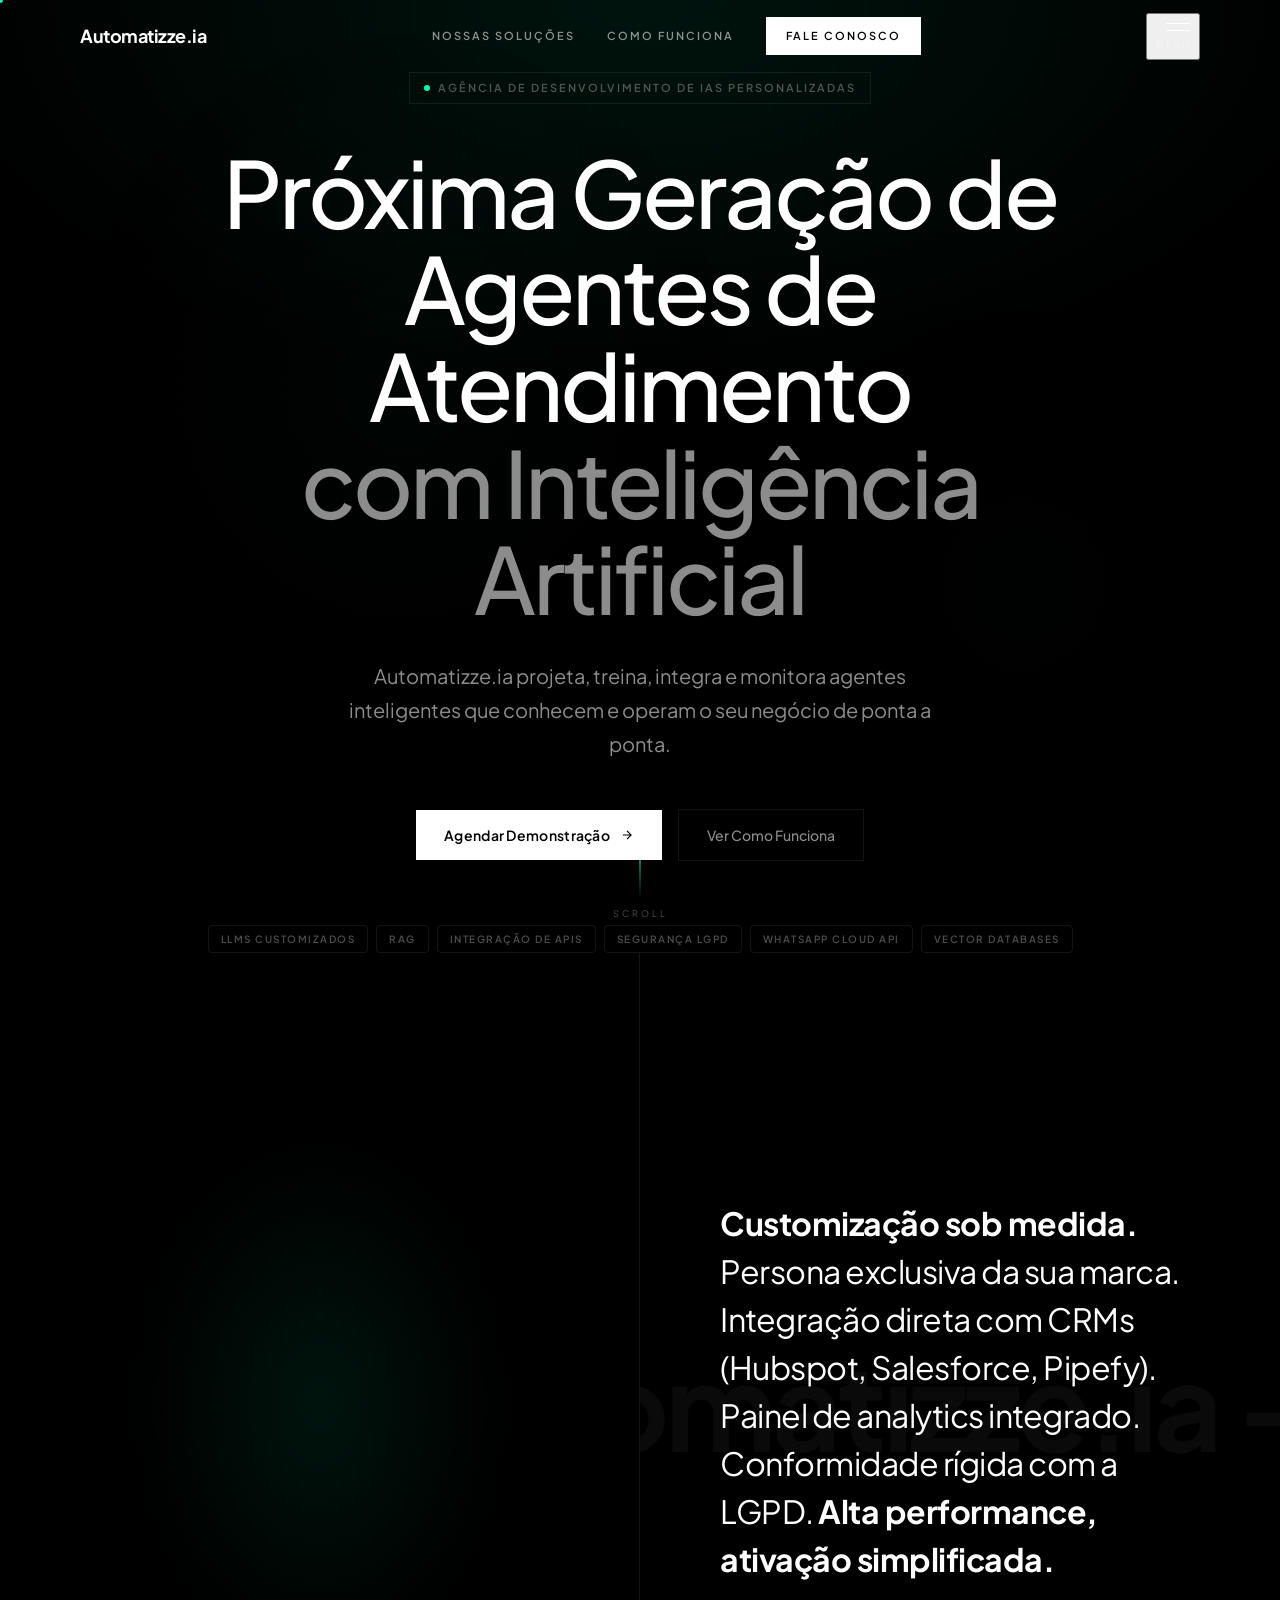
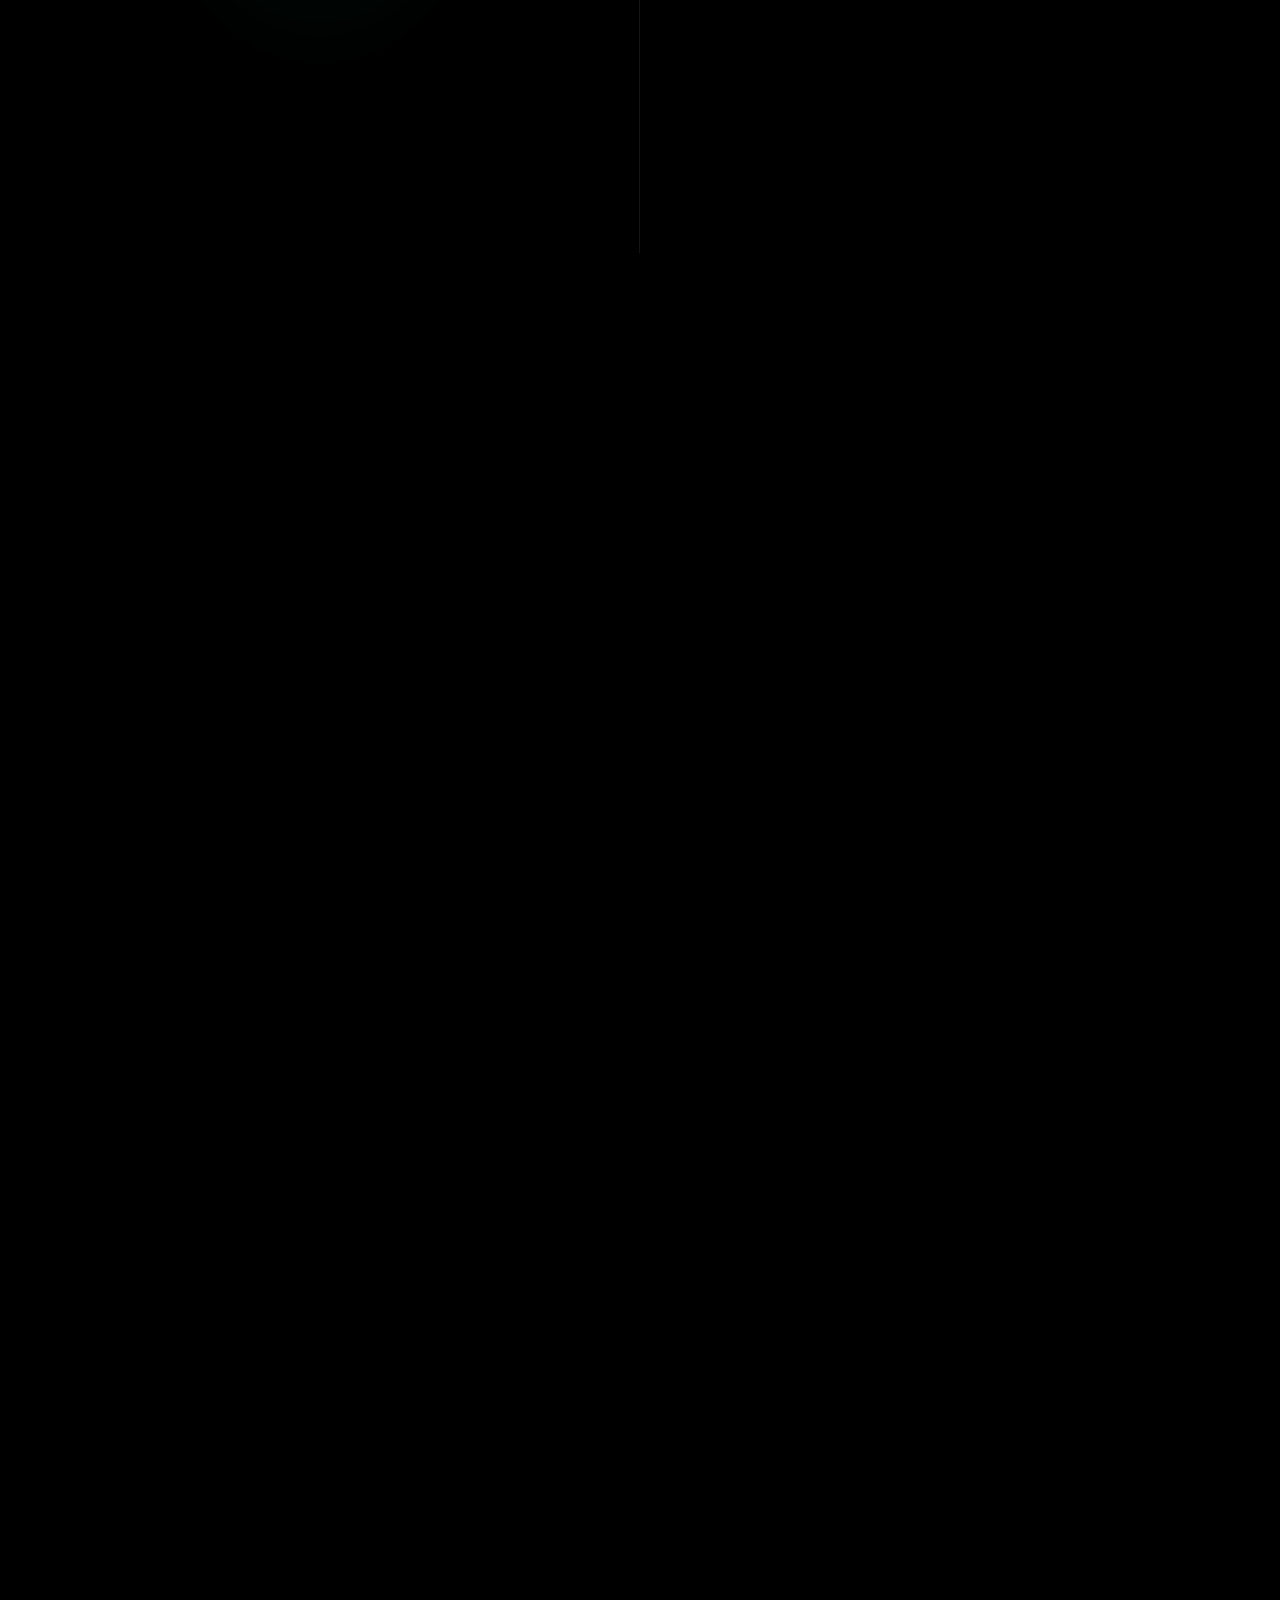
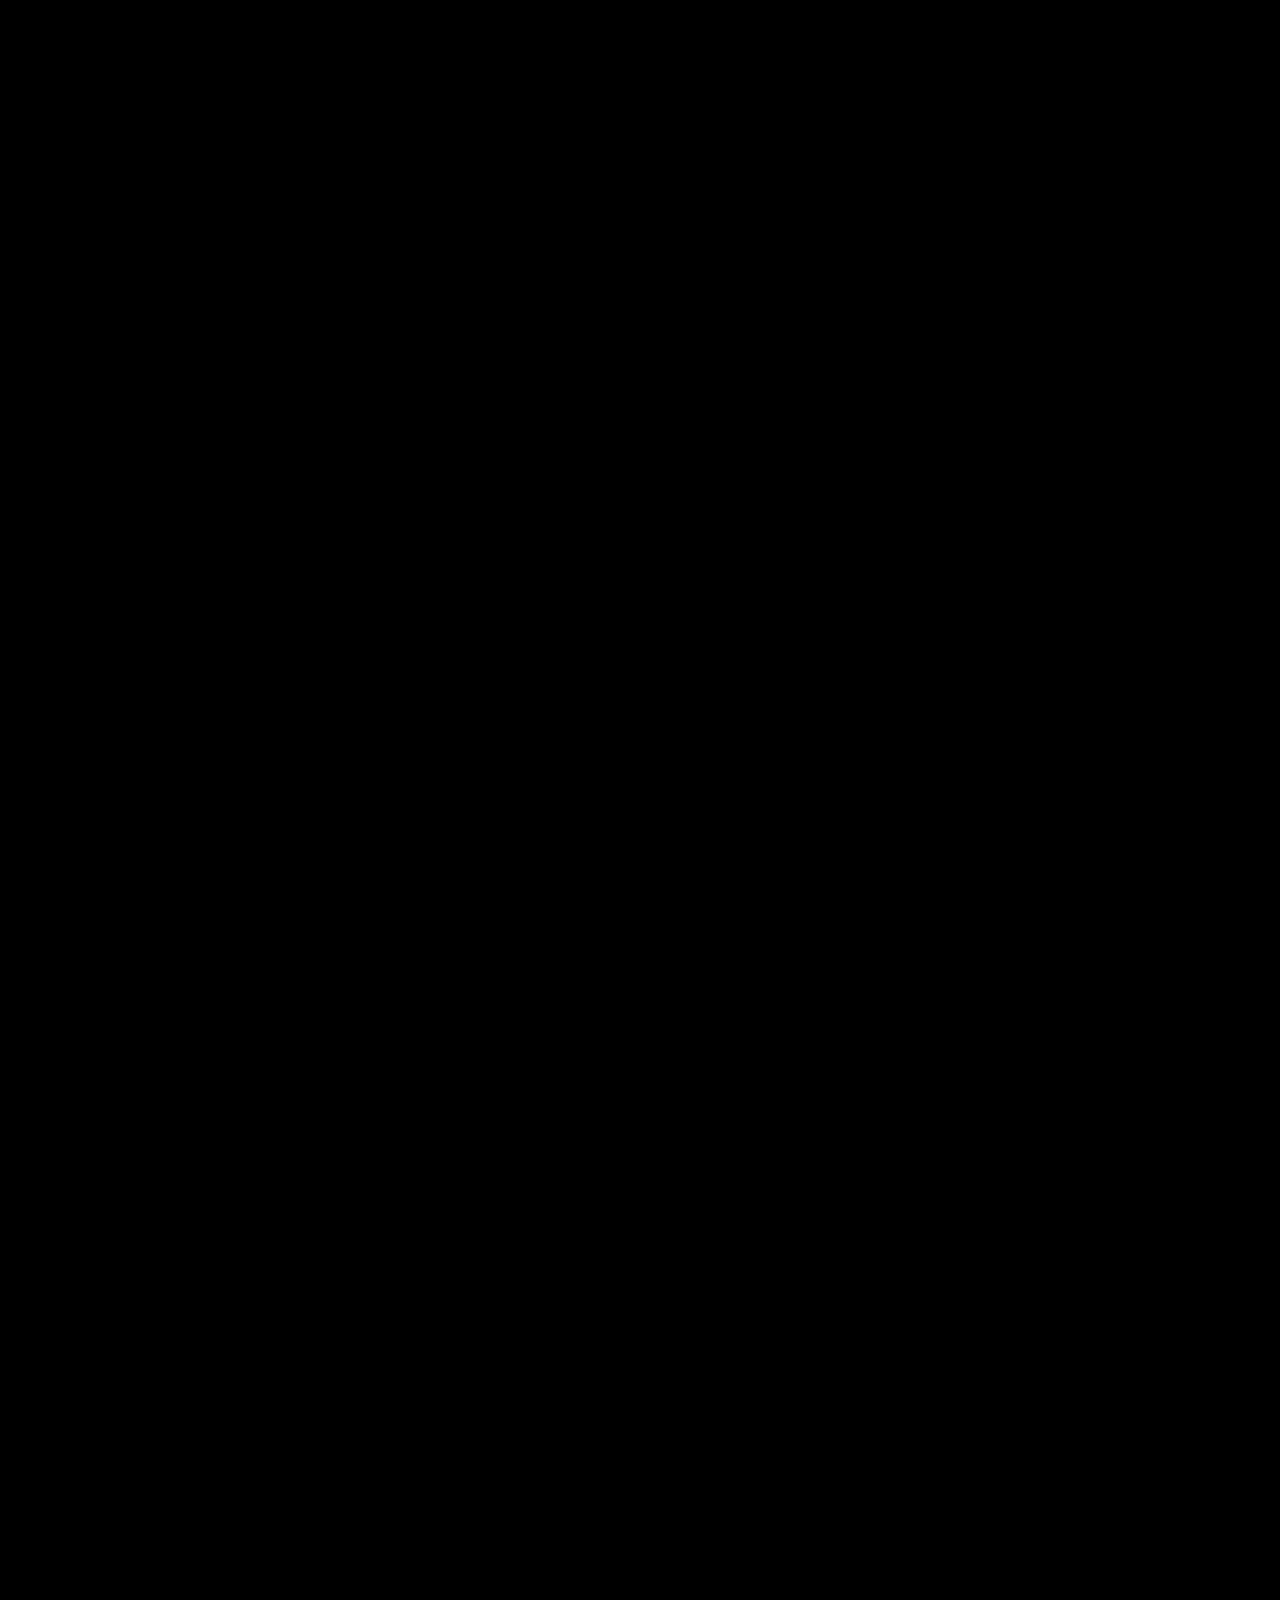
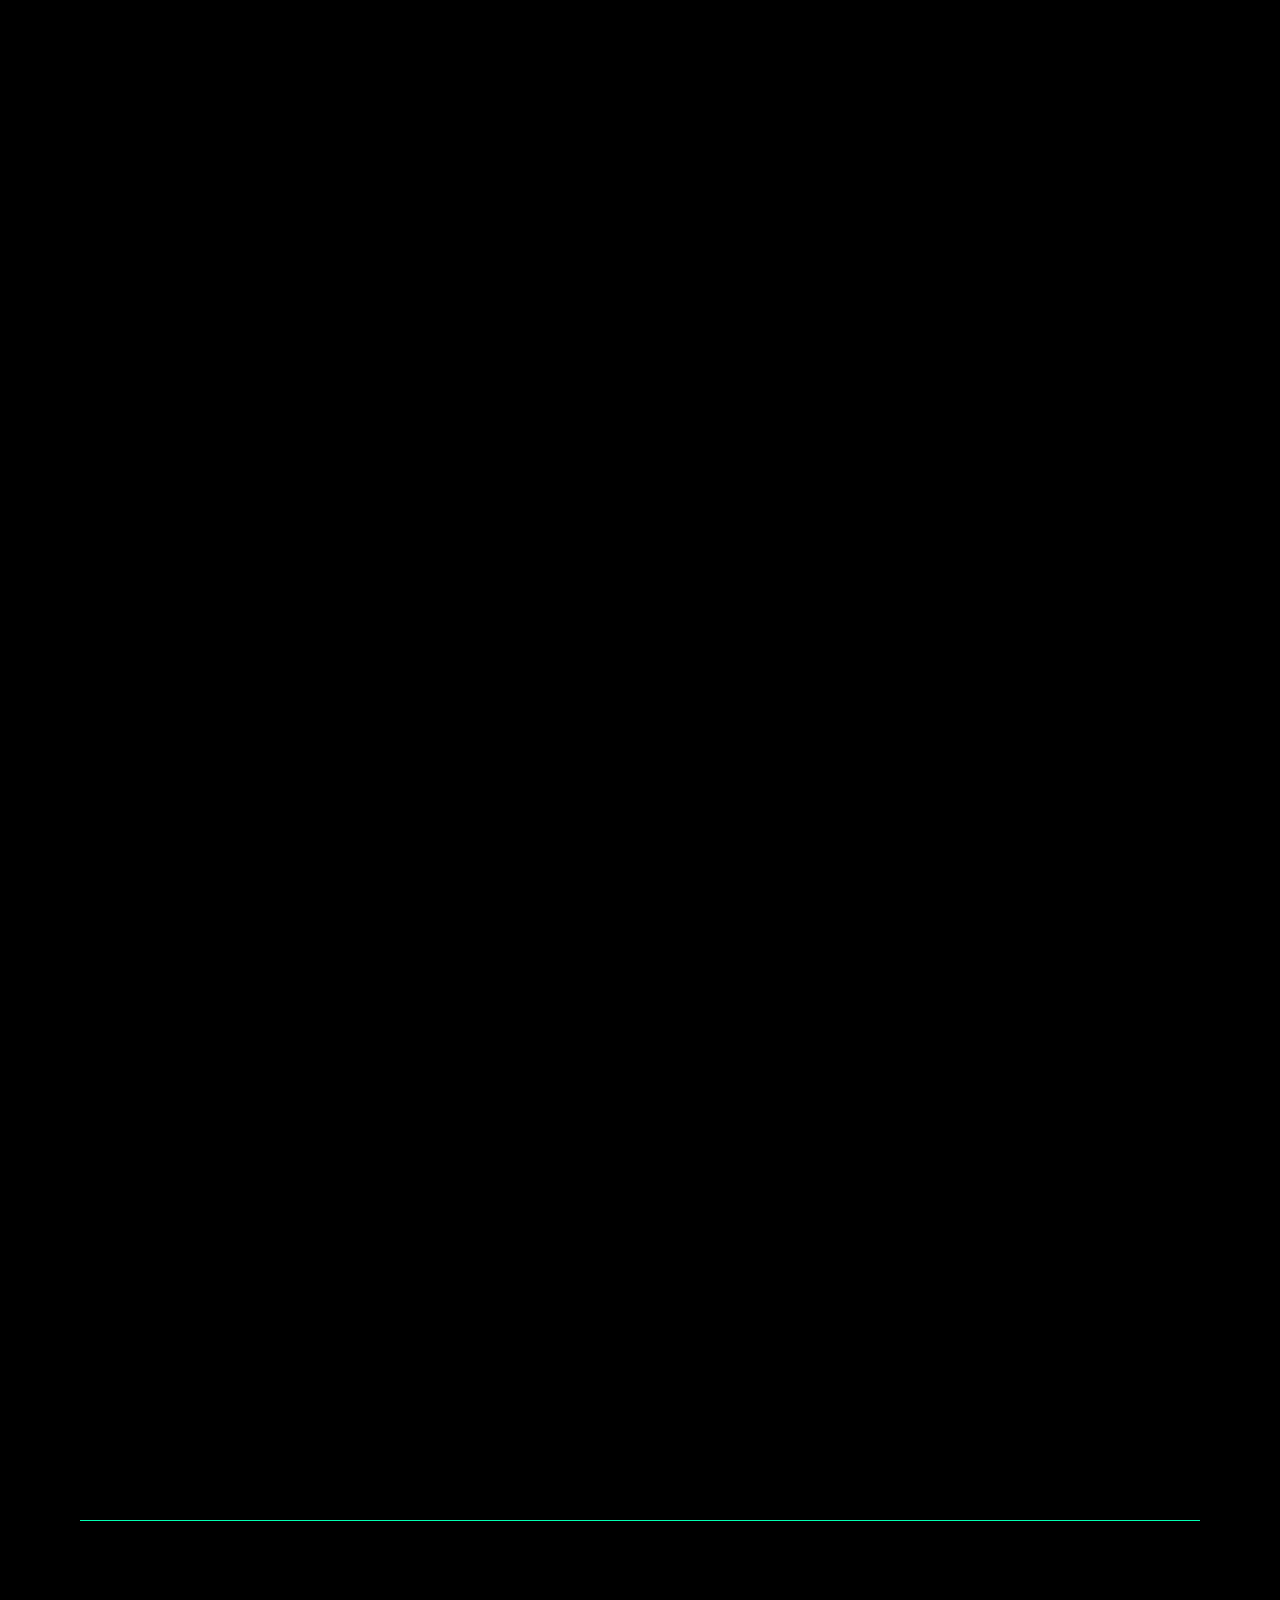
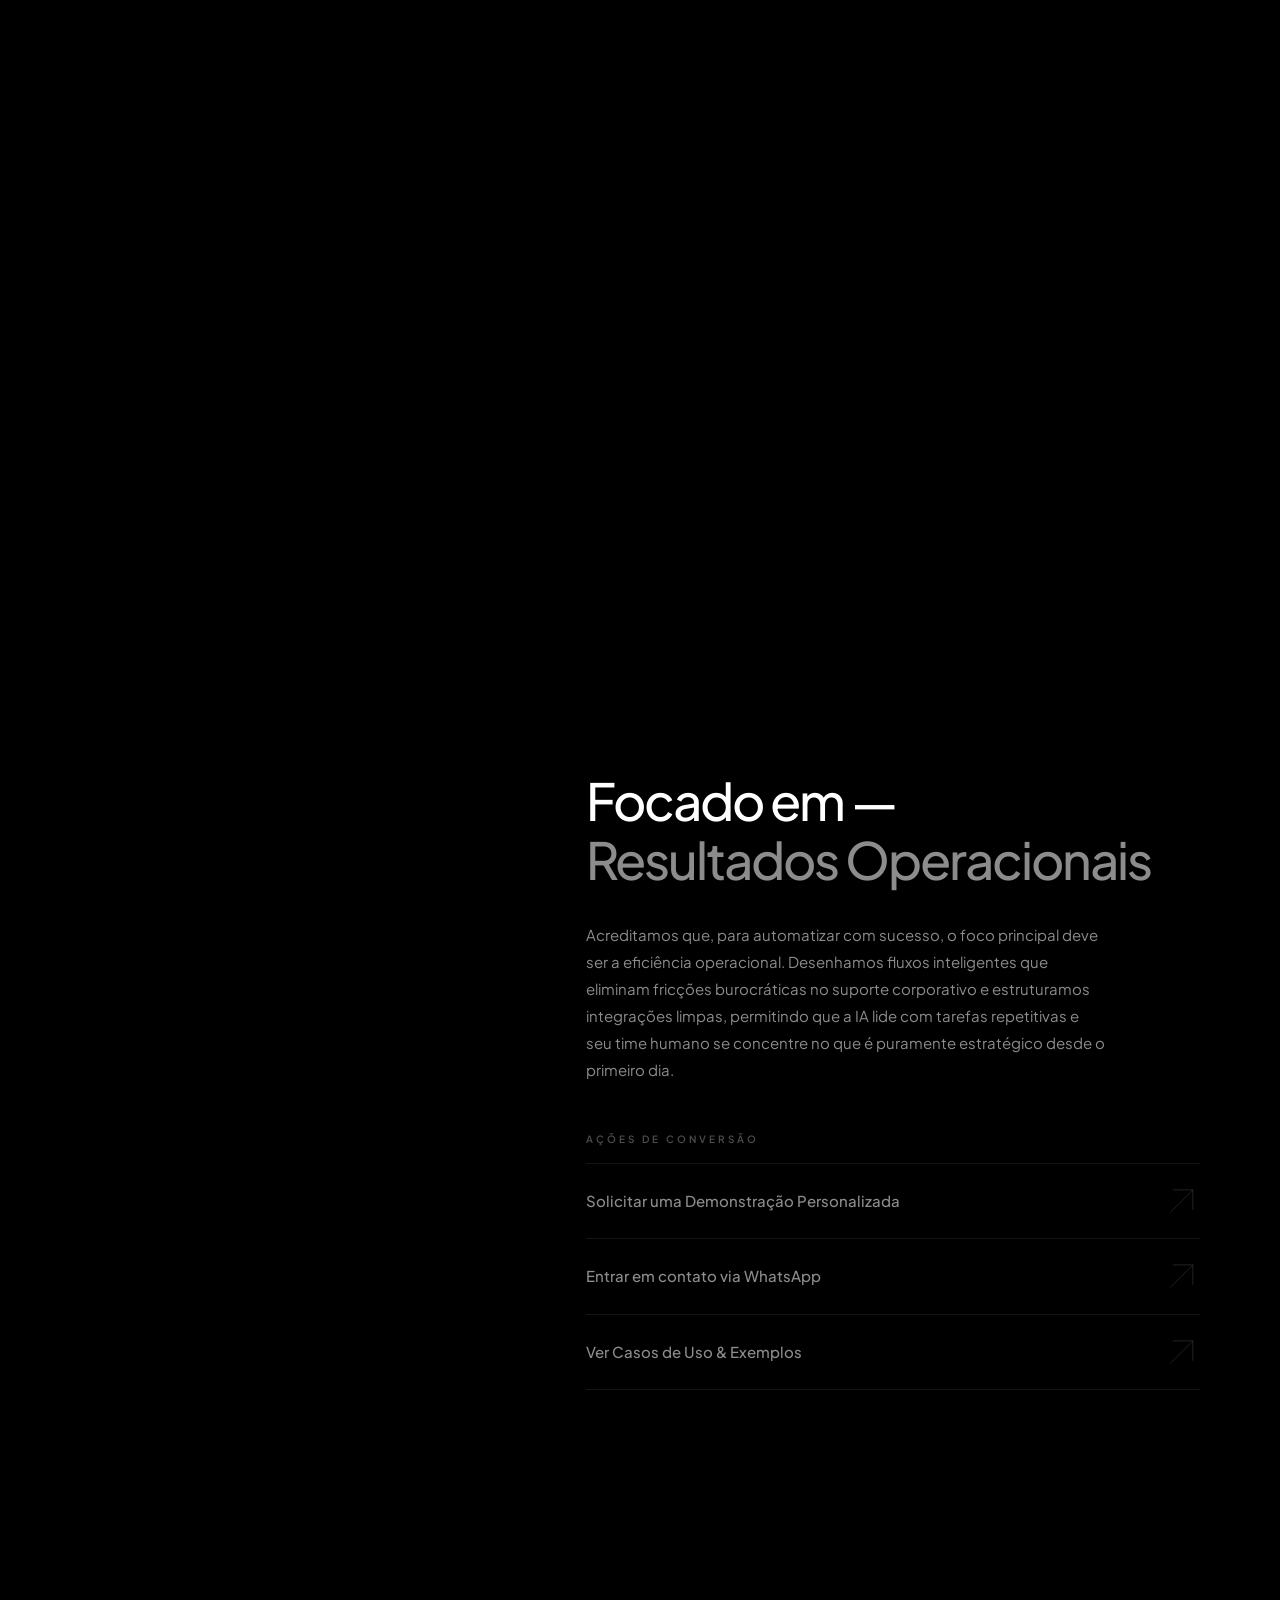
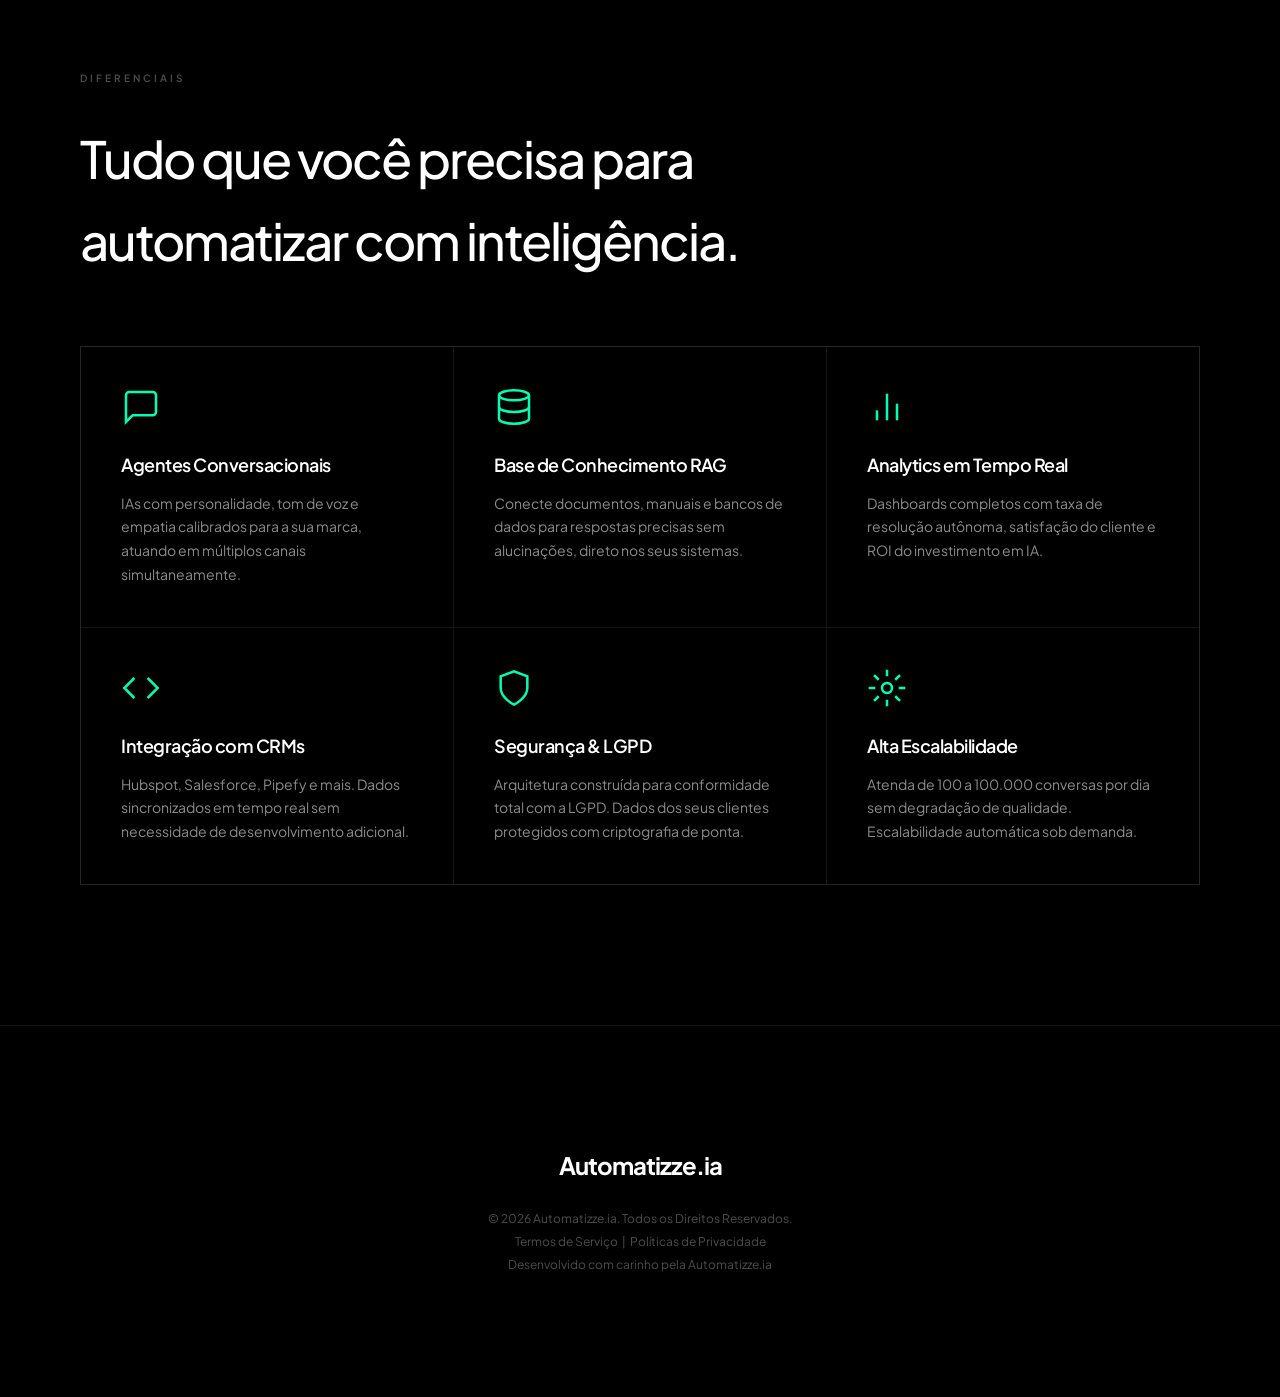
==== commit 329e90e7: "fix: cache-bust CSS v=4 + remove immutable from nginx (CDN stale cache fix)" ====
--- a/index.html
+++ b/index.html
@@ -19,7 +19,7 @@
   <link rel="preconnect" href="https://fonts.gstatic.com" crossorigin>
   <link href="https://fonts.googleapis.com/css2?family=Plus+Jakarta+Sans:ital,wght@0,300;0,400;0,500;0,600;0,700;0,800&family=JetBrains+Mono:wght@400;600&display=swap" rel="stylesheet">
 
-  <link rel="stylesheet" href="assets/css/style.css">
+  <link rel="stylesheet" href="assets/css/style.css?v=4">
 </head>
 
 <body>
--- a/assets/css/style.css
+++ b/assets/css/style.css
@@ -570,8 +570,22 @@
 .slides-visual {
   position: relative;
   overflow: hidden;
-  background: var(--color-bg-card);
+  background: #000;
   border-right: 1px solid var(--color-border);
+}
+
+/* Green ambient glow behind mockup */
+.slides-visual::before {
+  content: '';
+  position: absolute;
+  width: 60%;
+  height: 60%;
+  top: 50%;
+  left: 50%;
+  transform: translate(-50%, -50%);
+  background: radial-gradient(ellipse, rgba(0,255,178,0.08) 0%, transparent 70%);
+  pointer-events: none;
+  z-index: 0;
 }
 
 .slide-visual {
@@ -582,20 +596,23 @@
   justify-content: center;
   opacity: 0;
   transition: opacity 0.6s ease;
+  z-index: 1;
 }
 
 .slide-visual.active {
   opacity: 1;
 }
 
-/* Cap mockup size inside the home slides panel */
+/* Fit mockup inside home slides panel */
+.slides-visual .slide-visual {
+  padding: 4vh 2rem;
+  box-sizing: border-box;
+}
 .slides-visual .screen-mockup {
-  max-height: 70vh;
-  overflow: hidden;
-}
-.slides-visual .screen-body {
-  max-height: 55vh;
-  aspect-ratio: unset;
+  box-shadow:
+    0 0 40px rgba(0,255,178,0.08),
+    0 24px 60px rgba(0,0,0,0.8),
+    0 0 0 1px rgba(255,255,255,0.07);
 }
 
 /* Laptop mockup frame */
@@ -1561,6 +1578,23 @@
   object-position: top;
   display: block;
 }
+/* Green shimmer scan line — same as proposta.html */
+.screen-body::after {
+  content: '';
+  position: absolute;
+  inset: 0;
+  background: linear-gradient(to bottom,
+    transparent 0%,
+    rgba(0,255,178,0.04) 50%,
+    transparent 100%);
+  background-size: 100% 40px;
+  animation: scanLine 3s linear infinite;
+  pointer-events: none;
+}
+@keyframes scanLine {
+  0%   { background-position: 0 -40px; }
+  100% { background-position: 0 120%; }
+}
 .screen-live-badge {
   position: absolute;
   top: 12px; right: 12px;
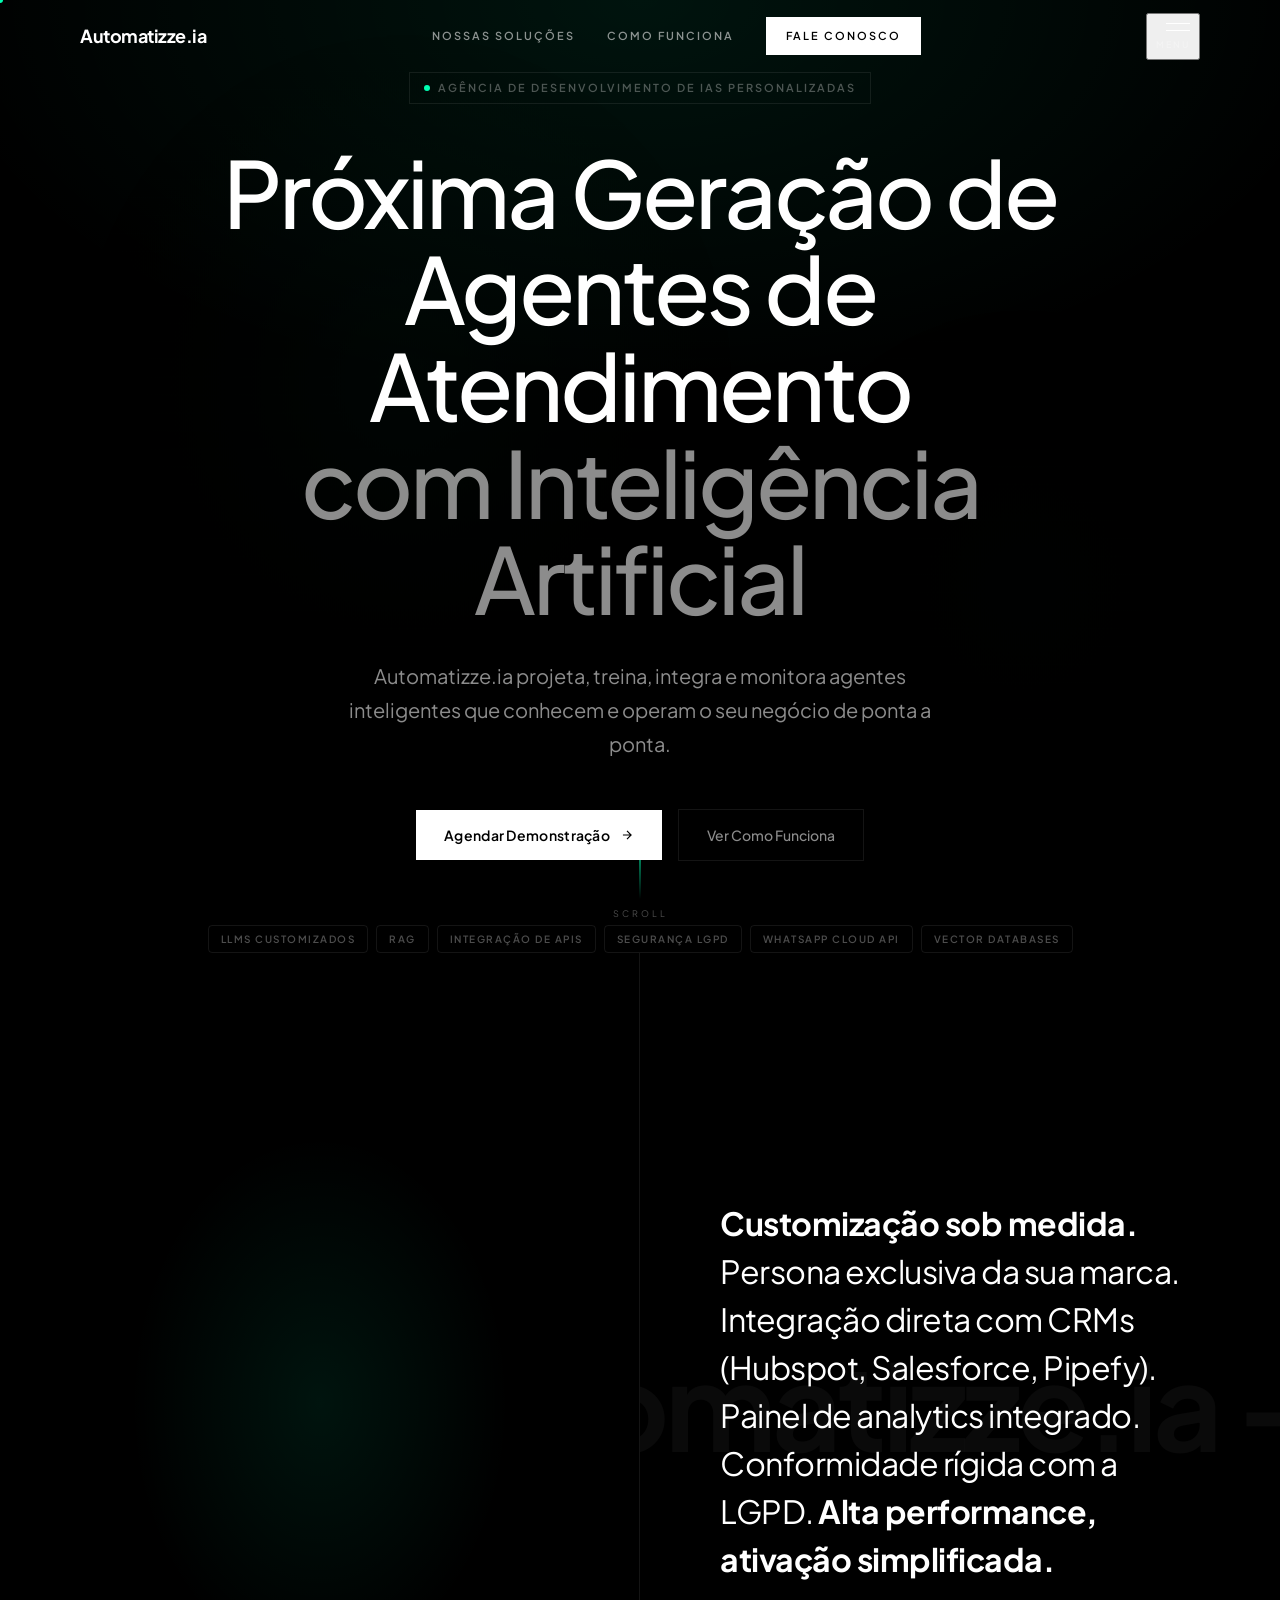
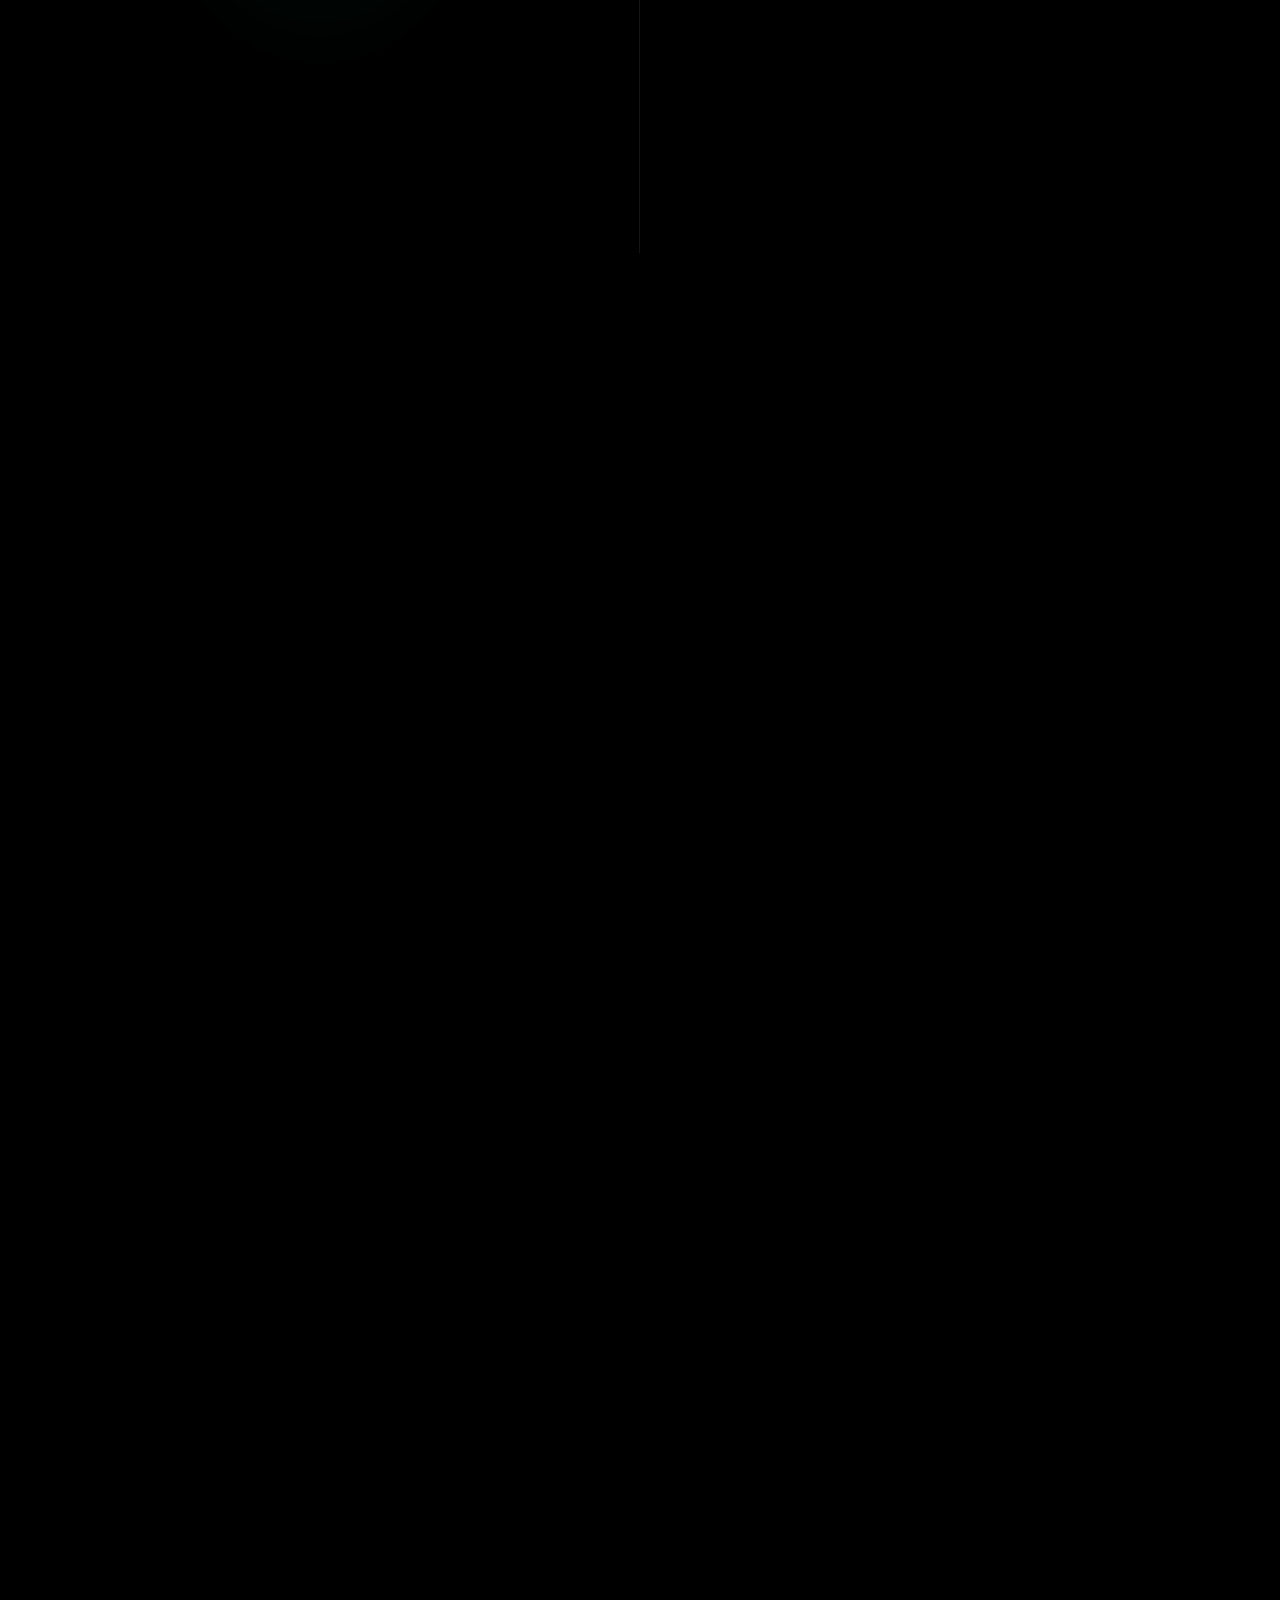
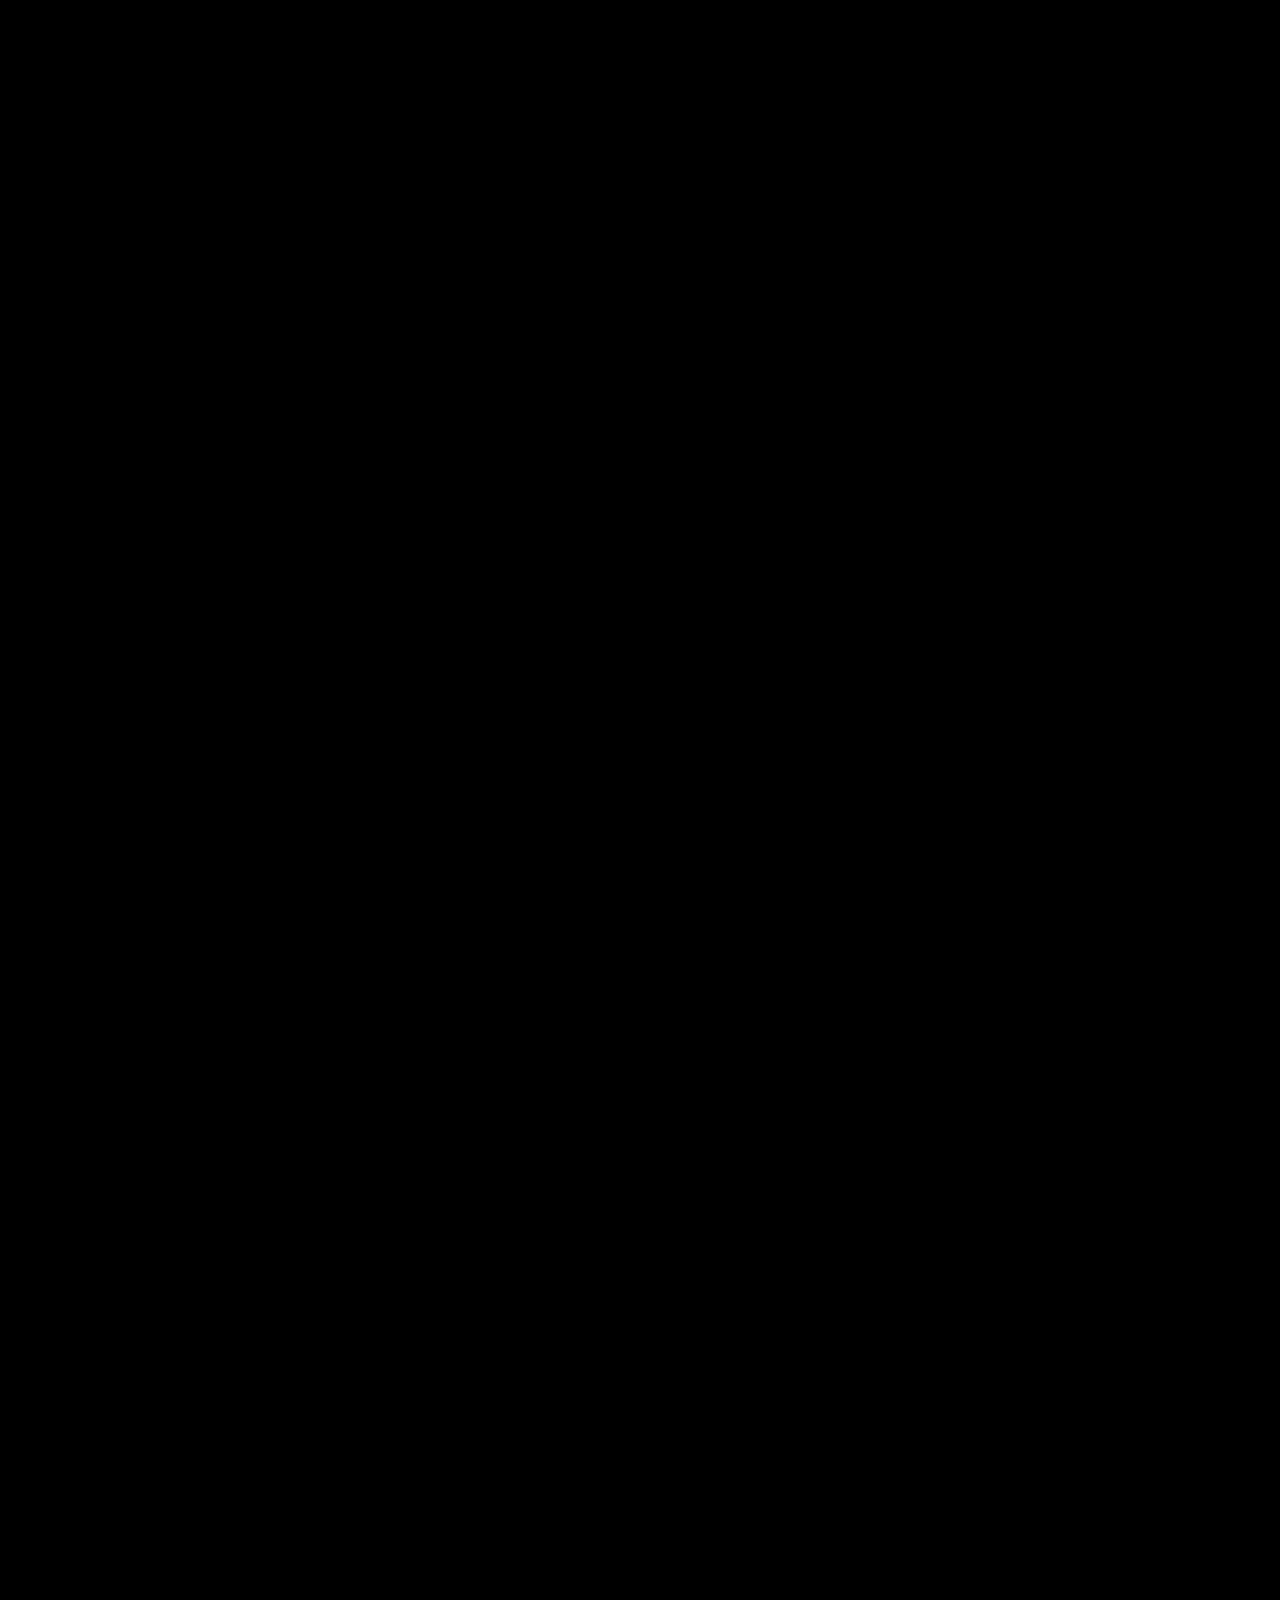
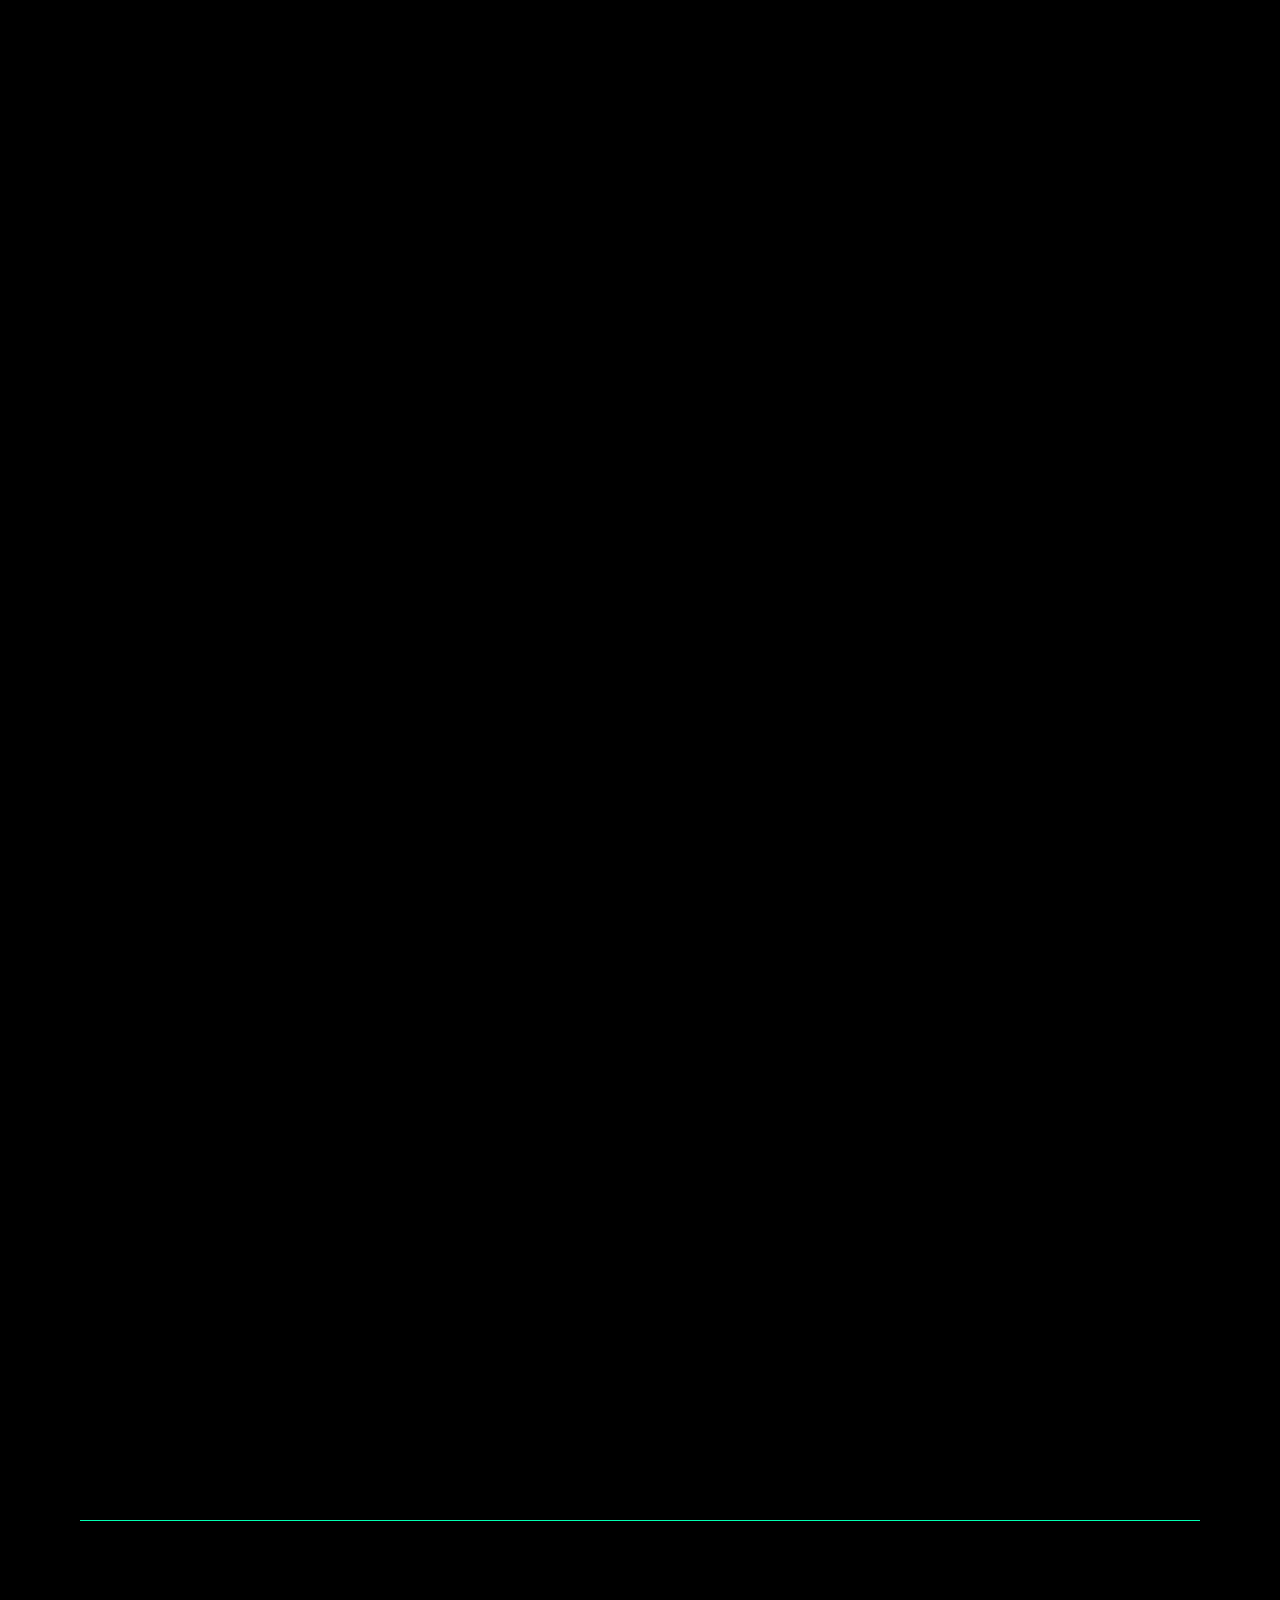
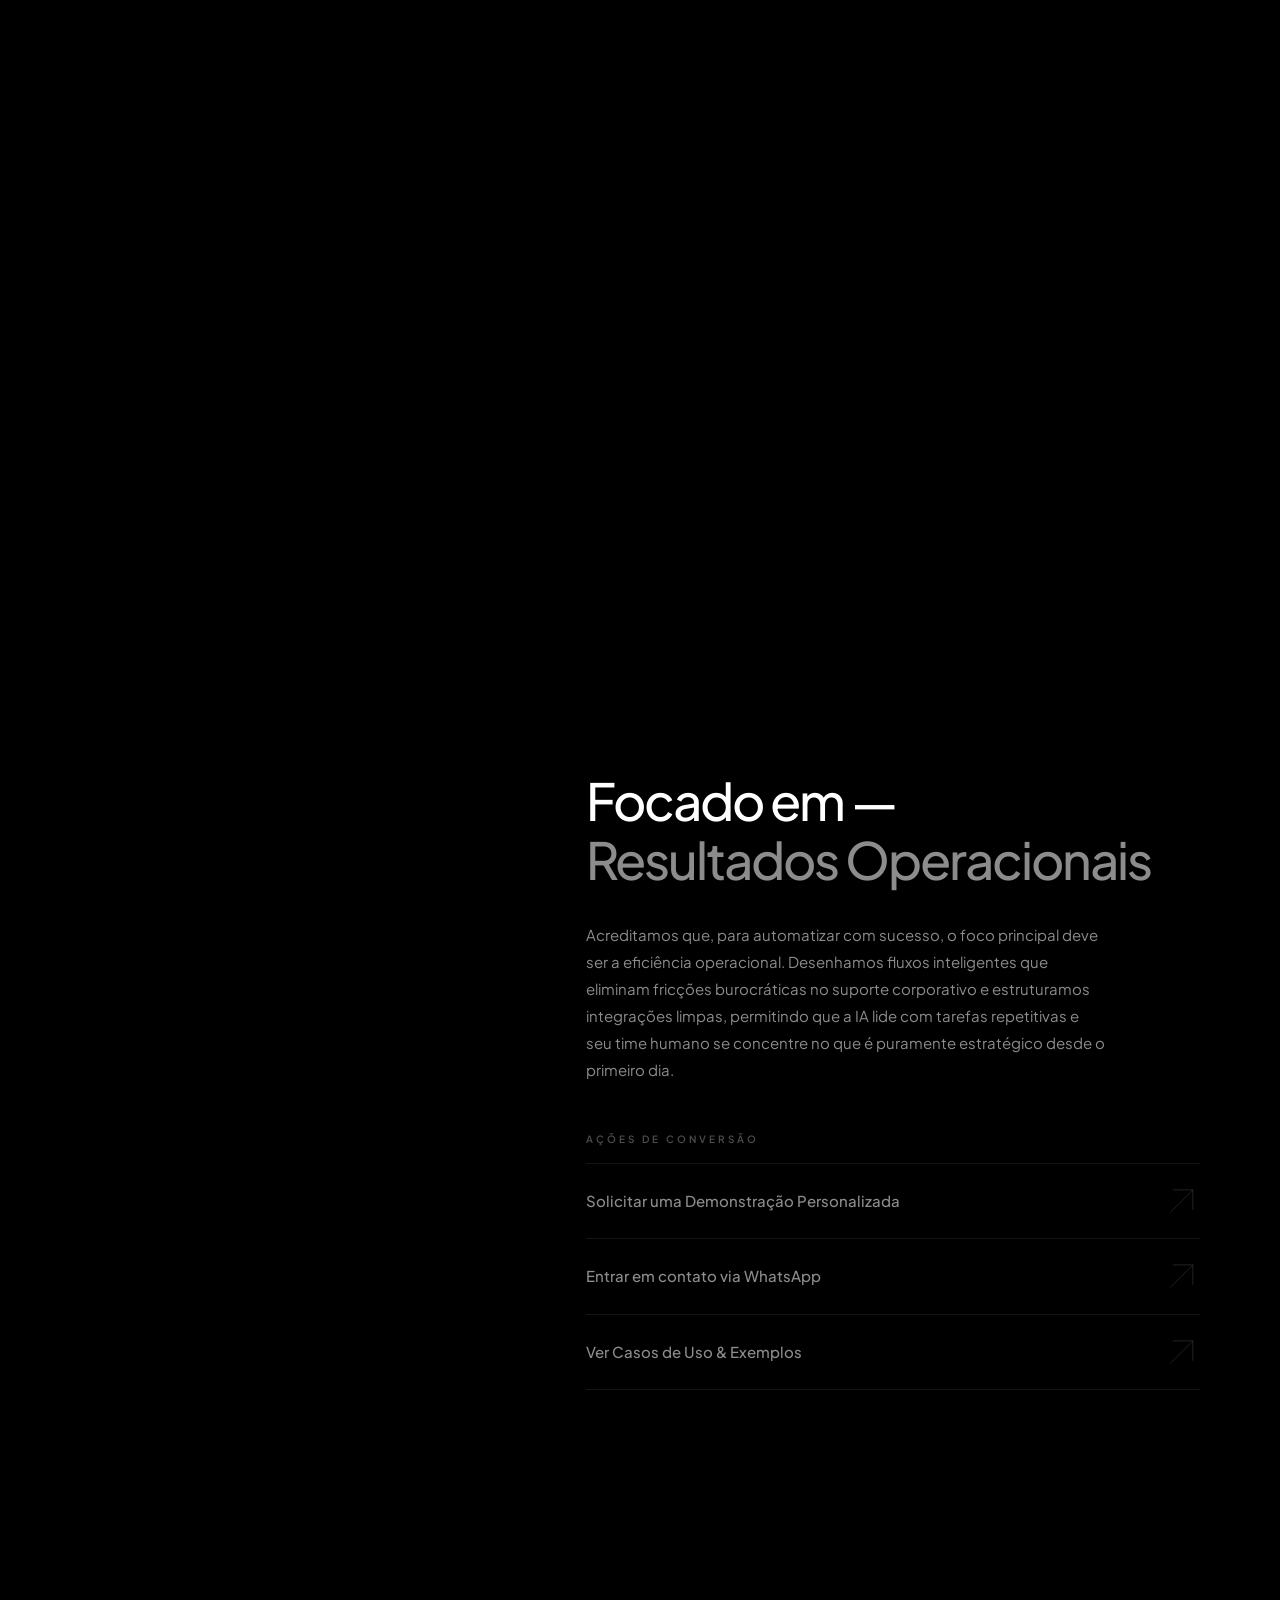
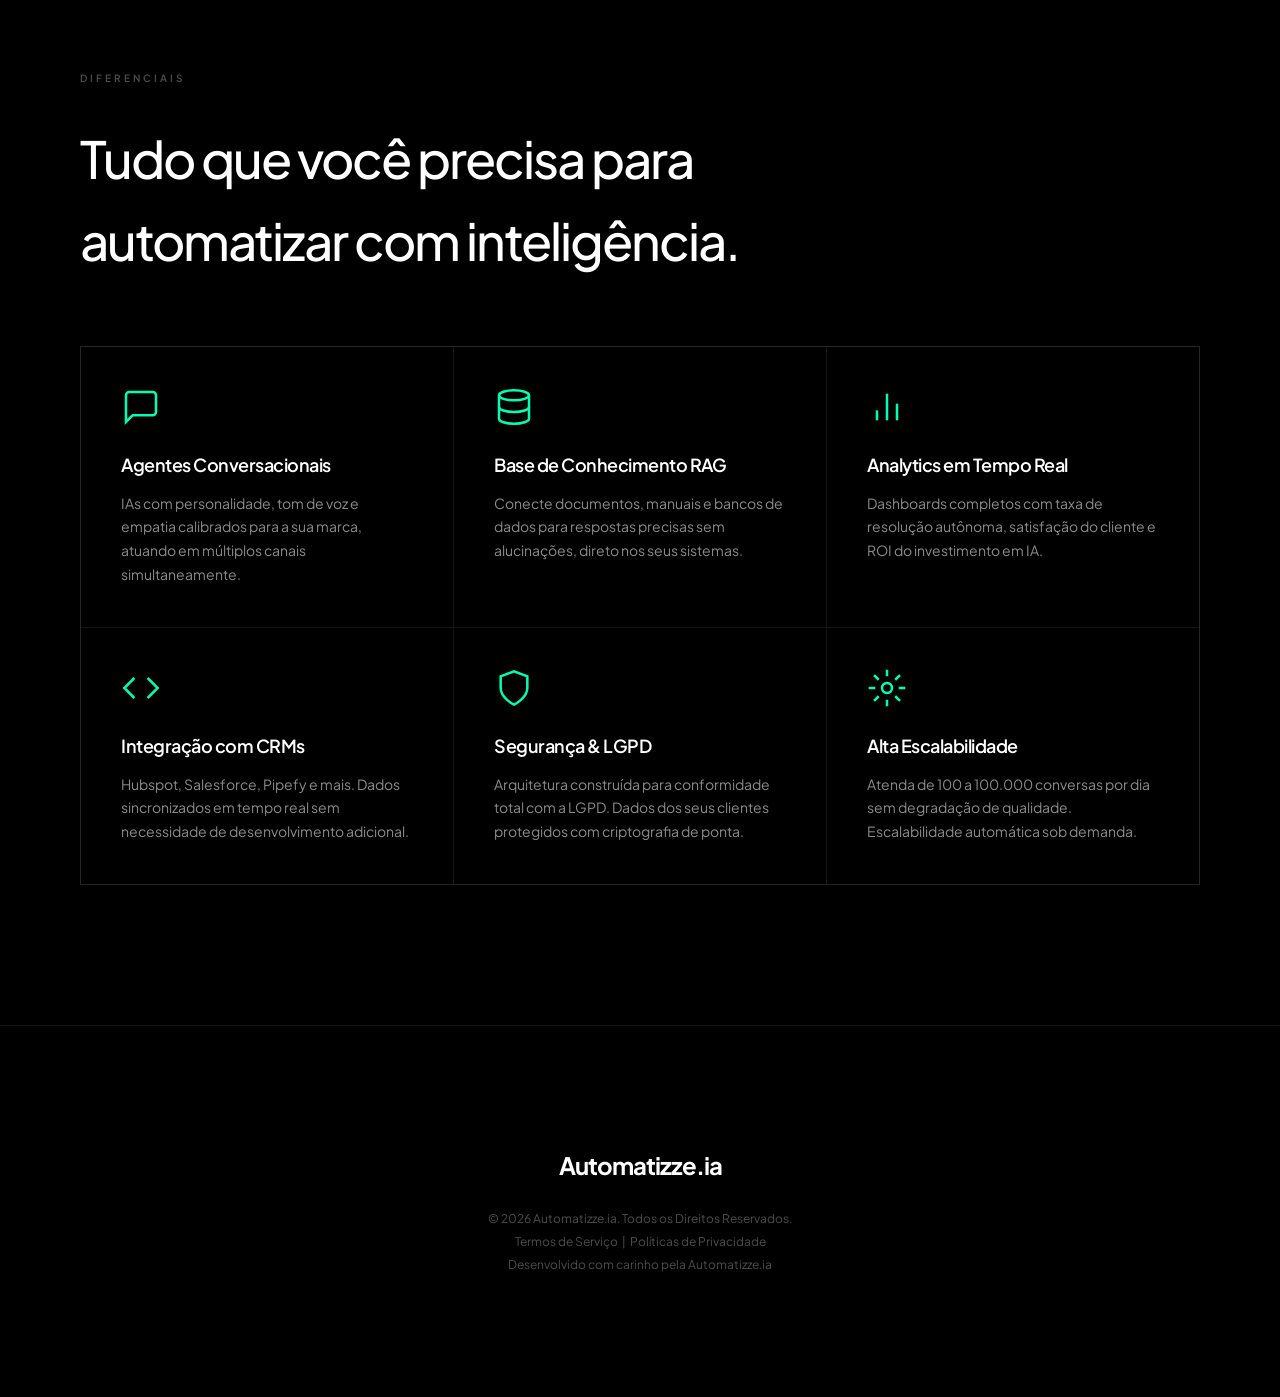
==== commit 3f91efa4: "fix: index.html mobile deliveries scrollytelling section bug, made it mockup on top and copy below l" ====
--- a/index.html
+++ b/index.html
@@ -188,7 +188,7 @@
     <section id="como-funciona" aria-label="Como funciona a Automatizze.ia" style="position:relative;">
 
       <!-- Sticky horizontal track -->
-      <div style="position:sticky;top:0;height:100vh;overflow:hidden;display:grid;grid-template-columns:1fr 1fr;background:#000;">
+      <div class="horizontal-track">
 
         <!-- Background scrolling text -->
         <div class="scroll-bg-text" aria-hidden="true">Automatizze.ia &mdash; Automatizze.ia &mdash;</div>
@@ -313,6 +313,126 @@
         </div><!-- /slides-text -->
 
       </div><!-- /sticky track -->
+
+      <!-- MOBILE STATIC CARDS (shown on mobile, hidden on desktop) -->
+      <div class="mobile-cards">
+
+        <!-- Card 1 -->
+        <div class="mobile-card">
+          <div class="mobile-card-img">
+            <div class="screen-mockup">
+              <div class="screen-mockup-top">
+                <div class="screen-dot screen-dot-red"></div>
+                <div class="screen-dot screen-dot-yellow"></div>
+                <div class="screen-dot screen-dot-green"></div>
+                <div class="screen-url-bar"><span class="screen-url-text">automatizze.ia — agente whatsapp</span></div>
+              </div>
+              <div class="screen-body">
+                <img src="assets/demo_whatsapp.png" alt="Demo Agente WhatsApp IA" loading="lazy">
+                <div class="screen-live-badge"><span class="screen-live-dot"></span>Ao Vivo</div>
+              </div>
+            </div>
+          </div>
+          <div class="mobile-card-body">
+            <p class="slide-tag">Plataforma Completa</p>
+            <h2 class="slide-title">Uma agência completa significa que a Automatizze.ia projeta, treina, integra e monitora agentes inteligentes que conhecem e operam o seu negócio de ponta a ponta.</h2>
+          </div>
+        </div>
+
+        <!-- Card 2 -->
+        <div class="mobile-card">
+          <div class="mobile-card-img">
+            <div class="screen-mockup">
+              <div class="screen-mockup-top">
+                <div class="screen-dot screen-dot-red"></div>
+                <div class="screen-dot screen-dot-yellow"></div>
+                <div class="screen-dot screen-dot-green"></div>
+                <div class="screen-url-bar"><span class="screen-url-text">app.chatwoot.com — base de conhecimento</span></div>
+              </div>
+              <div class="screen-body">
+                <img src="assets/demo_chatwoot.png" alt="Demo Chatwoot CRM Dashboard" loading="lazy">
+                <div class="screen-live-badge"><span class="screen-live-dot"></span>RAG Ativo</div>
+              </div>
+            </div>
+          </div>
+          <div class="mobile-card-body">
+            <p class="slide-tag">Canais de Atendimento</p>
+            <h2 class="slide-title">Converse com seus clientes onde eles estiverem.</h2>
+            <p class="slide-desc">IAs prontas para atuar no WhatsApp, Instagram, Telegram ou direto no seu site, mantendo o histórico de conversação unificado e aprendendo constantemente com cada interação.</p>
+          </div>
+        </div>
+
+        <!-- Card 3 -->
+        <div class="mobile-card">
+          <div class="mobile-card-img">
+            <div class="screen-mockup">
+              <div class="screen-mockup-top">
+                <div class="screen-dot screen-dot-red"></div>
+                <div class="screen-dot screen-dot-yellow"></div>
+                <div class="screen-dot screen-dot-green"></div>
+                <div class="screen-url-bar"><span class="screen-url-text">dashboard.automatizze.ia — analytics</span></div>
+              </div>
+              <div class="screen-body">
+                <img src="assets/demo_recovery.png" alt="Demo Analytics Dashboard IA" loading="lazy">
+                <div class="screen-live-badge"><span class="screen-live-dot"></span>Tempo Real</div>
+              </div>
+            </div>
+          </div>
+          <div class="mobile-card-body">
+            <p class="slide-tag">Base de Conhecimento</p>
+            <h2 class="slide-title">Sua IA com acesso instantâneo aos manuais e produtos da sua empresa.</h2>
+            <p class="slide-desc">Conectamos os agentes inteligentes diretamente aos seus bancos de dados e documentos. Isso garante respostas com precisão cirúrgica sobre fretes, regras de negócio e estoque, sem alucinações de dados.</p>
+          </div>
+        </div>
+
+        <!-- Card 4 -->
+        <div class="mobile-card">
+          <div class="mobile-card-img">
+            <div class="screen-mockup">
+              <div class="screen-mockup-top">
+                <div class="screen-dot screen-dot-red"></div>
+                <div class="screen-dot screen-dot-yellow"></div>
+                <div class="screen-dot screen-dot-green"></div>
+                <div class="screen-url-bar"><span class="screen-url-text">vapi.ai — voice agent configurado</span></div>
+              </div>
+              <div class="screen-body">
+                <img src="assets/demo_voice.png" alt="Demo Agente de Voz IA Vapi" loading="lazy">
+                <div class="screen-live-badge"><span class="screen-live-dot"></span>Em Ligação</div>
+              </div>
+            </div>
+          </div>
+          <div class="mobile-card-body">
+            <p class="slide-tag">Métricas & Insights</p>
+            <h2 class="slide-title">Visualize o impacto e a eficiência da IA em tempo real.</h2>
+            <p class="slide-desc">Monitore o volume de chamados resolvidos 100% de forma autônoma, a taxa de conversão e a satisfação do cliente por meio de relatórios analíticos avançados.</p>
+          </div>
+        </div>
+
+        <!-- Card 5 -->
+        <div class="mobile-card">
+          <div class="mobile-card-img">
+            <div class="screen-mockup">
+              <div class="screen-mockup-top">
+                <div class="screen-dot screen-dot-red"></div>
+                <div class="screen-dot screen-dot-yellow"></div>
+                <div class="screen-dot screen-dot-green"></div>
+                <div class="screen-url-bar"><span class="screen-url-text">automatizze.ia — customização</span></div>
+              </div>
+              <div class="screen-body">
+                <img src="assets/demo_whatsapp.png" alt="Demo Personalização de IA" loading="lazy">
+                <div class="screen-live-badge"><span class="screen-live-dot"></span>Customizado</div>
+              </div>
+            </div>
+          </div>
+          <div class="mobile-card-body">
+            <p class="slide-tag">Módulos Customizados</p>
+            <h2 class="slide-title" style="font-size:clamp(22px,2.5vw,36px);font-weight:400;letter-spacing:-0.5px;line-height:1.5;">
+              <strong>Customização sob medida.</strong> Persona exclusiva da sua marca. Integração direta com CRMs (Hubspot, Salesforce, Pipefy). Painel de analytics integrado. Conformidade rígida com a LGPD. <strong>Alta performance, ativação simplificada.</strong>
+            </h2>
+          </div>
+        </div>
+
+      </div><!-- /.mobile-cards -->
 
       <!-- Invisible scroll triggers -->
       <div data-h-scroll aria-hidden="true">
@@ -561,8 +681,10 @@
     const textSlides = document.querySelectorAll('.slide-text');
     const scrollHandle = document.querySelector('.h-scrollbar-handle');
 
-    // Set section height to allow scroll triggering
-    section.style.height = (100 * (NUM_SLIDES + 1)) + 'vh';
+    // Only configure horizontal scroll on desktop viewports
+    if (window.innerWidth > 768) {
+      section.style.height = (100 * (NUM_SLIDES + 1)) + 'vh';
+    }
 
     let current = -1;
 
@@ -586,6 +708,8 @@
     }
 
     window.addEventListener('scroll', function () {
+      if (window.innerWidth <= 768) return;
+
       const rect = section.getBoundingClientRect();
       const scrolled = -rect.top;
       const max = section.offsetHeight - window.innerHeight;
@@ -603,7 +727,9 @@
       }
     }, { passive: true });
 
-    setSlide(0);
+    if (window.innerWidth > 768) {
+      setSlide(0);
+    }
   })();
   </script>
 
--- a/assets/css/style.css
+++ b/assets/css/style.css
@@ -549,6 +549,13 @@
   height: 100vh;
   position: sticky;
   top: 0;
+  overflow: hidden;
+  background: #000;
+}
+
+/* Mobile cards fallback for horizontal scroll */
+.mobile-cards {
+  display: none;
 }
 
 /* Background scrolling text */
@@ -1503,6 +1510,57 @@
 
   .cursor, .cursor-dot { display: none; }
   body { cursor: default; }
+
+  /* Horizontal scroll section mobile behavior */
+  #como-funciona {
+    position: static !important;
+    height: auto !important;
+    overflow: visible !important;
+  }
+  .horizontal-track {
+    display: none !important;
+  }
+  .mobile-cards {
+    display: block;
+    border-top: 1px solid var(--color-border);
+  }
+  .mobile-card {
+    border-bottom: 1px solid var(--color-border);
+    overflow: hidden;
+  }
+  .mobile-card-img {
+    background: var(--color-bg-card);
+    padding: 3rem 1.5rem 0;
+    border-bottom: 1px solid var(--color-border);
+    display: flex;
+    justify-content: center;
+  }
+  .mobile-card-img .screen-mockup {
+    max-width: 100%;
+  }
+  .mobile-card-body {
+    padding: 2.5rem 1.5rem;
+  }
+  .mobile-card-body .slide-tag {
+    font-size: 10px;
+    font-weight: 600;
+    text-transform: uppercase;
+    letter-spacing: 3px;
+    color: var(--color-accent);
+    margin-bottom: 1rem;
+  }
+  .mobile-card-body .slide-title {
+    font-size: clamp(24px, 6vw, 36px);
+    font-weight: 500;
+    letter-spacing: -1px;
+    line-height: 1.25;
+    margin-bottom: 1rem;
+  }
+  .mobile-card-body .slide-desc {
+    font-size: 14px;
+    color: var(--color-text-secondary);
+    line-height: 1.6;
+  }
 }
 
 /* -------- ANIMATIONS ON SCROLL (IntersectionObserver) -------- */
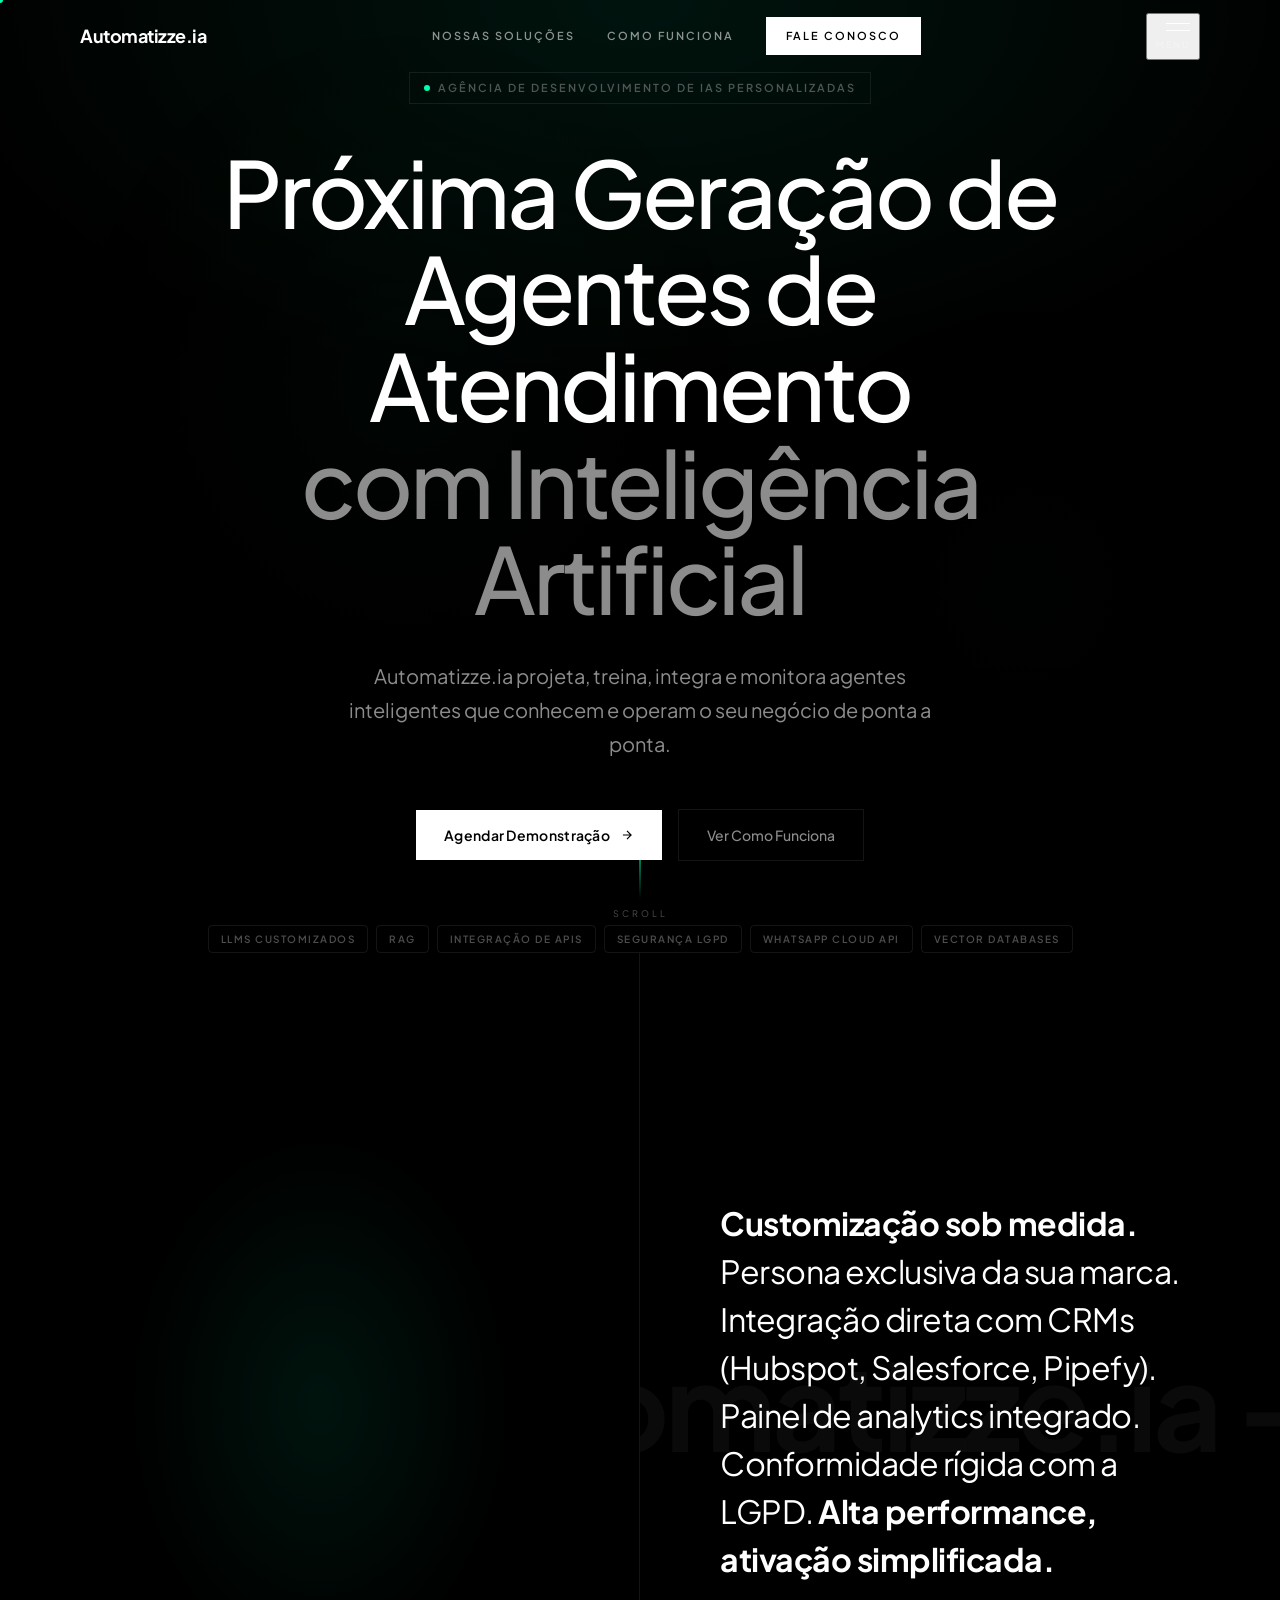
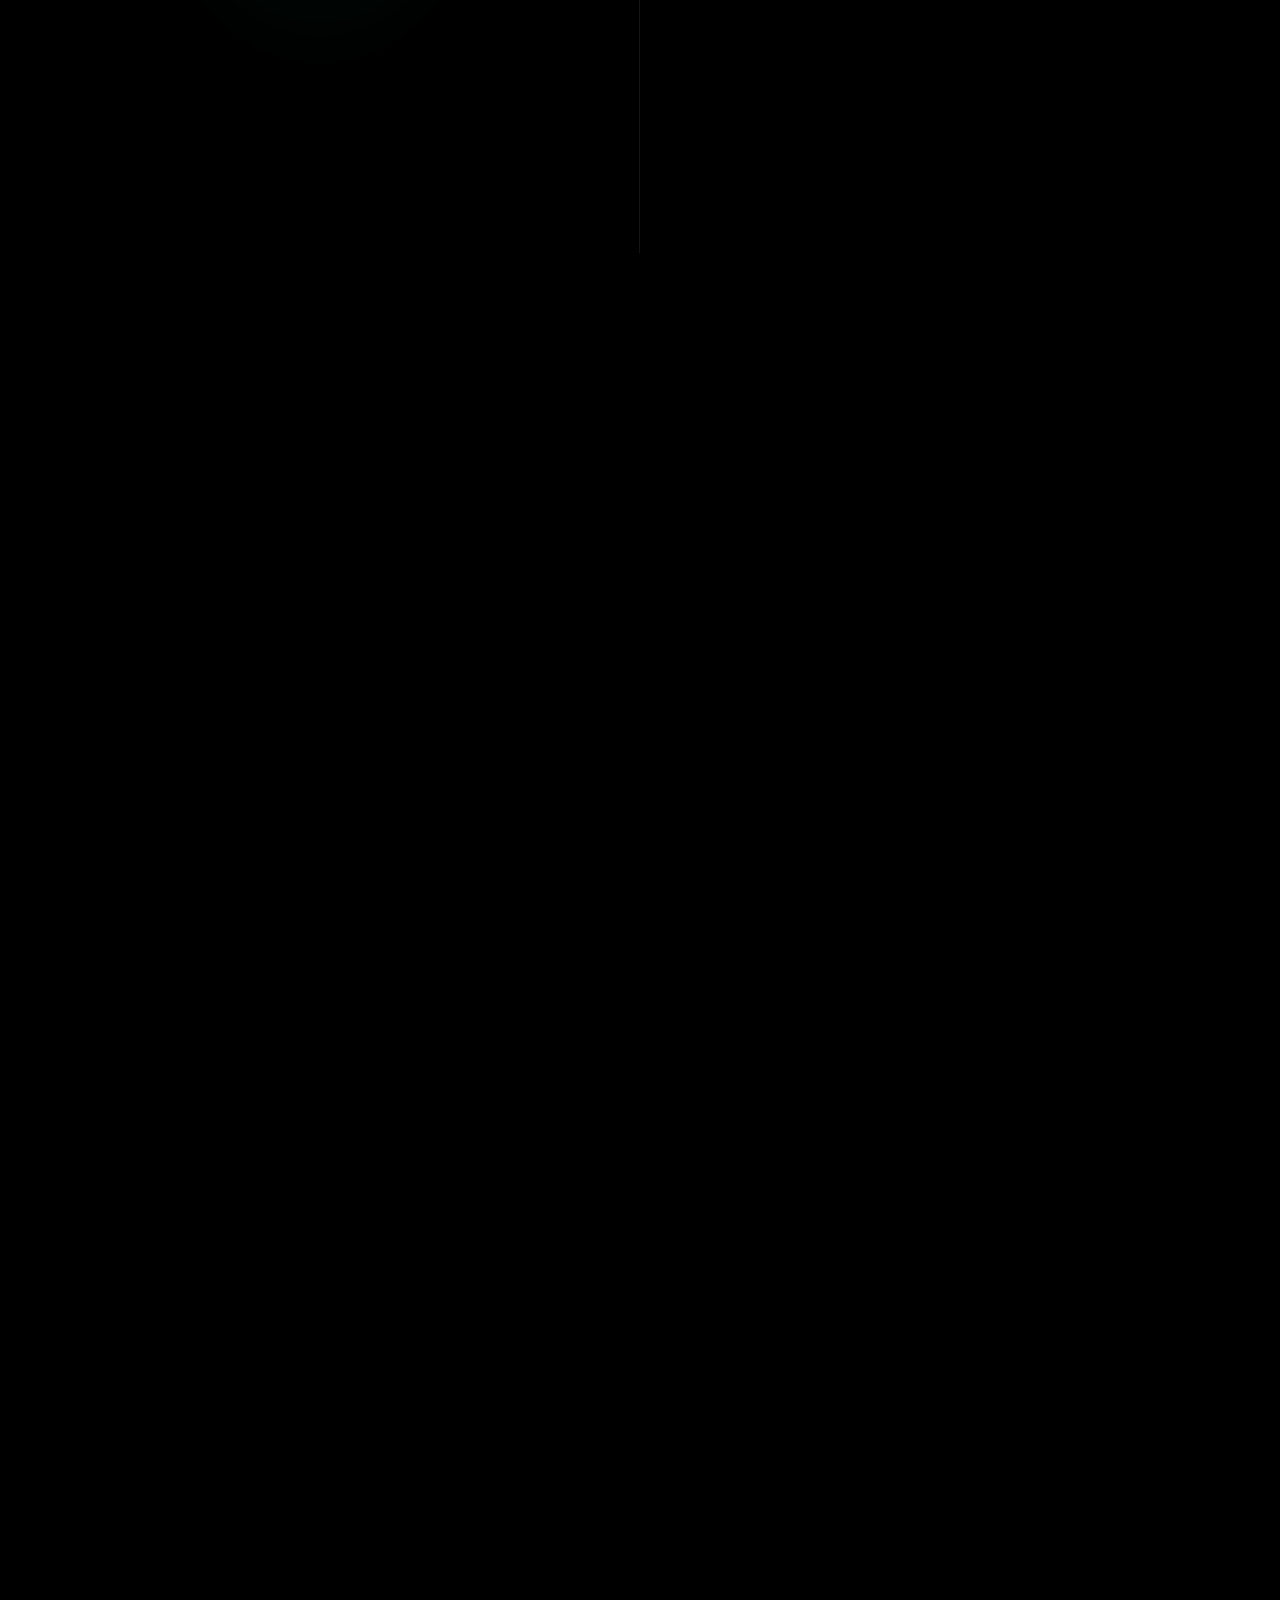
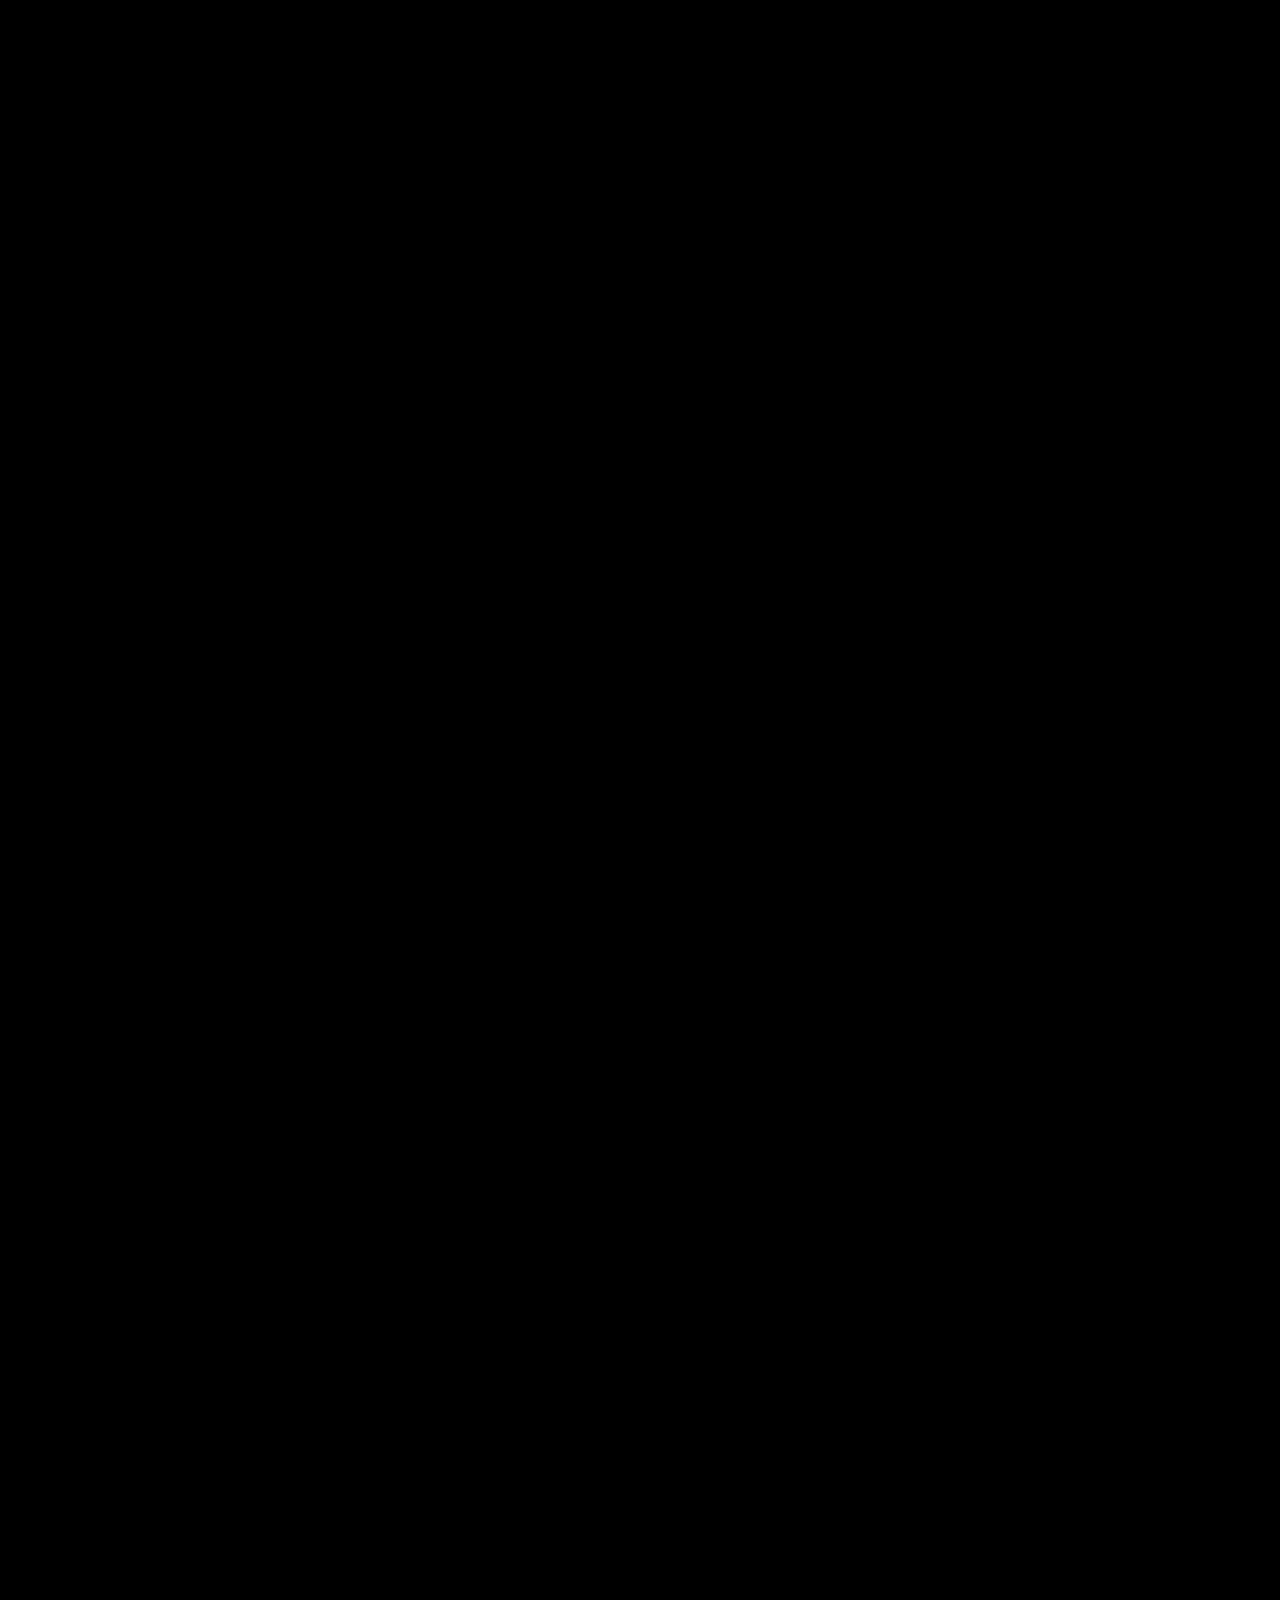
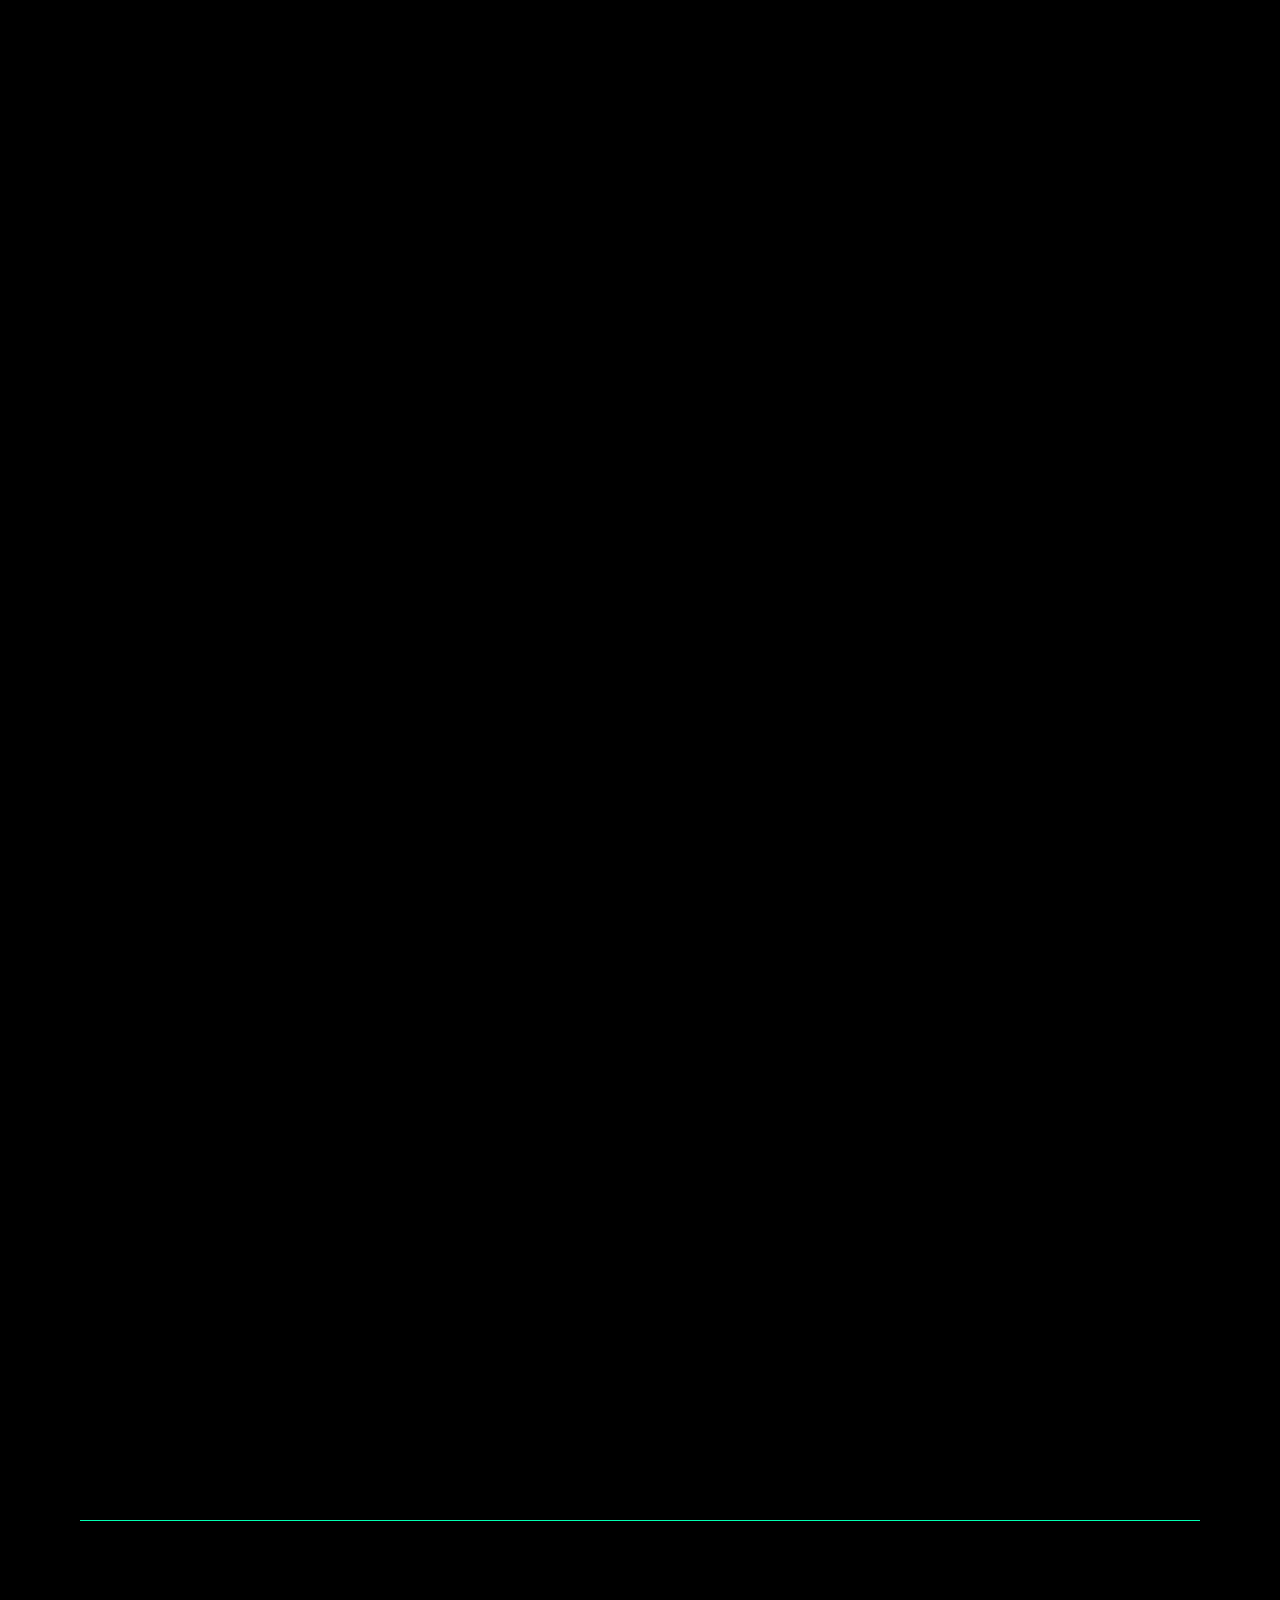
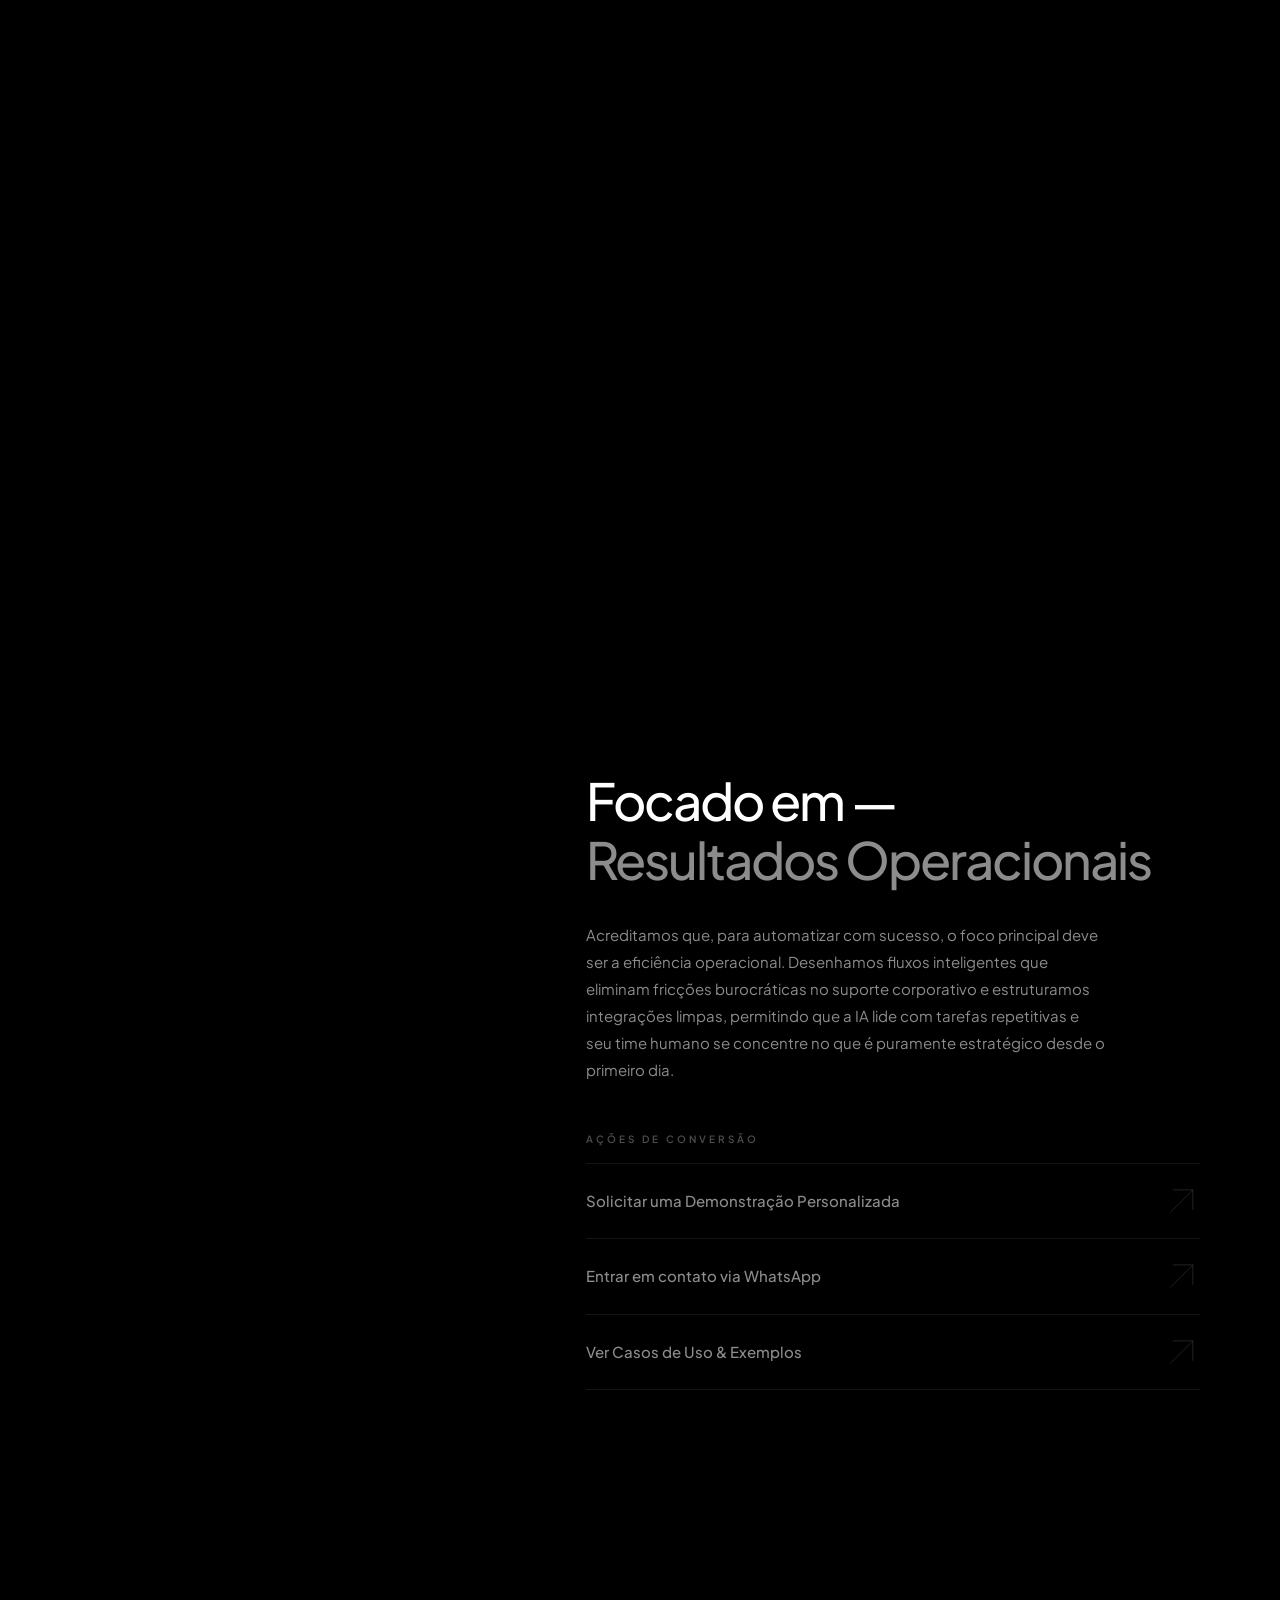
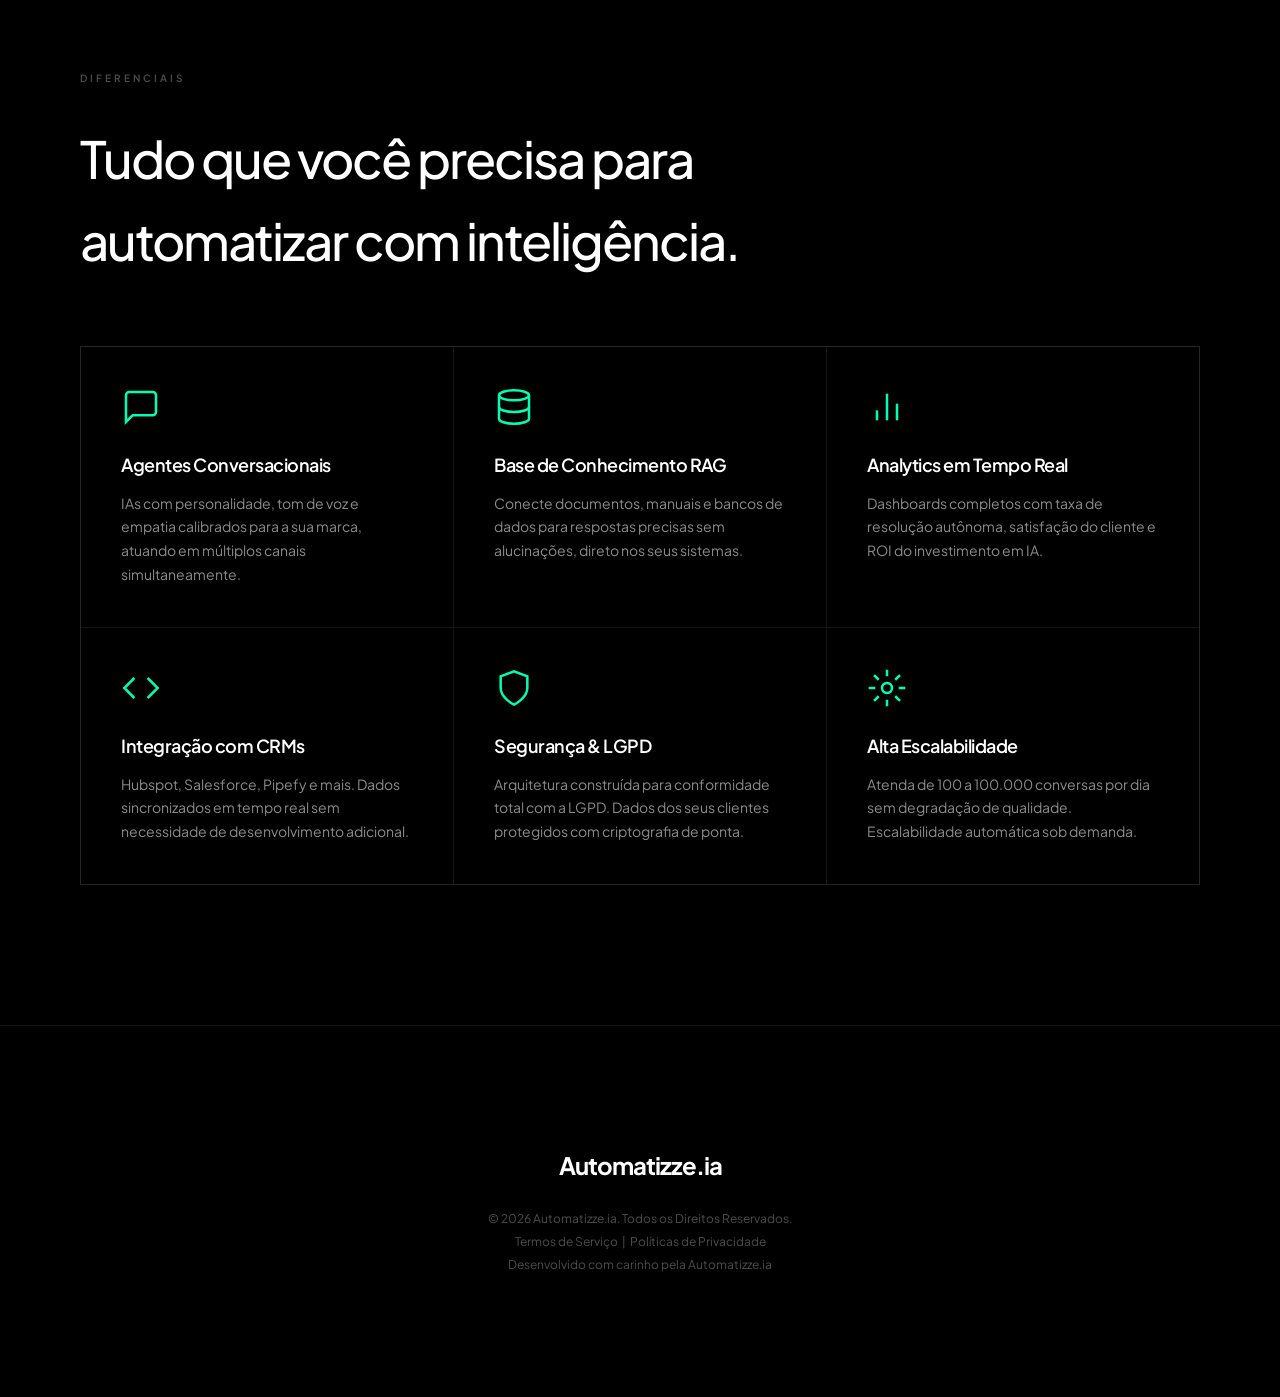
==== commit b5c522cf: "feat: monthly recurring subscription model option & fix index.html mobile headers and tags scroll in" ====
--- a/index.html
+++ b/index.html
@@ -19,7 +19,7 @@
   <link rel="preconnect" href="https://fonts.gstatic.com" crossorigin>
   <link href="https://fonts.googleapis.com/css2?family=Plus+Jakarta+Sans:ital,wght@0,300;0,400;0,500;0,600;0,700;0,800&family=JetBrains+Mono:wght@400;600&display=swap" rel="stylesheet">
 
-  <link rel="stylesheet" href="assets/css/style.css?v=4">
+  <link rel="stylesheet" href="assets/css/style.css?v=5">
 </head>
 
 <body>
@@ -682,7 +682,7 @@
     const scrollHandle = document.querySelector('.h-scrollbar-handle');
 
     // Only configure horizontal scroll on desktop viewports
-    if (window.innerWidth > 768) {
+    if (window.innerWidth > 1024) {
       section.style.height = (100 * (NUM_SLIDES + 1)) + 'vh';
     }
 
@@ -708,7 +708,7 @@
     }
 
     window.addEventListener('scroll', function () {
-      if (window.innerWidth <= 768) return;
+      if (window.innerWidth <= 1024) return;
 
       const rect = section.getBoundingClientRect();
       const scrolled = -rect.top;
@@ -727,13 +727,13 @@
       }
     }, { passive: true });
 
-    if (window.innerWidth > 768) {
+    if (window.innerWidth > 1024) {
       setSlide(0);
     }
   })();
   </script>
 
-  <script src="assets/js/quiz.js"></script>
+  <script src="assets/js/quiz.js?v=5"></script>
 
 </body>
 </html>
--- a/assets/css/style.css
+++ b/assets/css/style.css
@@ -470,6 +470,7 @@
   gap: 0.5rem;
   opacity: 0;
   animation: fadeIn 1s ease 1.5s forwards;
+  transition: opacity var(--transition-base);
 }
 
 .chapter-indicator .scroll-line {
@@ -1473,7 +1474,7 @@
 }
 
 /* -------- RESPONSIVE -------- */
-@media (max-width: 768px) {
+@media (max-width: 1024px) {
   :root {
     --padding-container: var(--padding-container-mobile);
   }
@@ -1483,7 +1484,31 @@
     height: 60px;
   }
 
-  .right-nav .hide-mobile { display: none; }
+  .right-nav { display: none !important; }
+
+  .hero-static {
+    min-height: 100vh;
+    height: auto !important;
+    overflow: visible !important;
+    padding-top: 120px !important;
+    padding-bottom: 60px !important;
+  }
+
+  .hero-badge {
+    margin-bottom: 1.5rem !important;
+  }
+
+  .hero-lead {
+    margin-bottom: 2rem !important;
+  }
+
+  .tech-tags {
+    display: none !important;
+  }
+
+  .h-scrollbar {
+    display: none !important;
+  }
 
   .hero-h1 {
     font-size: clamp(32px, 12vw, 56px);
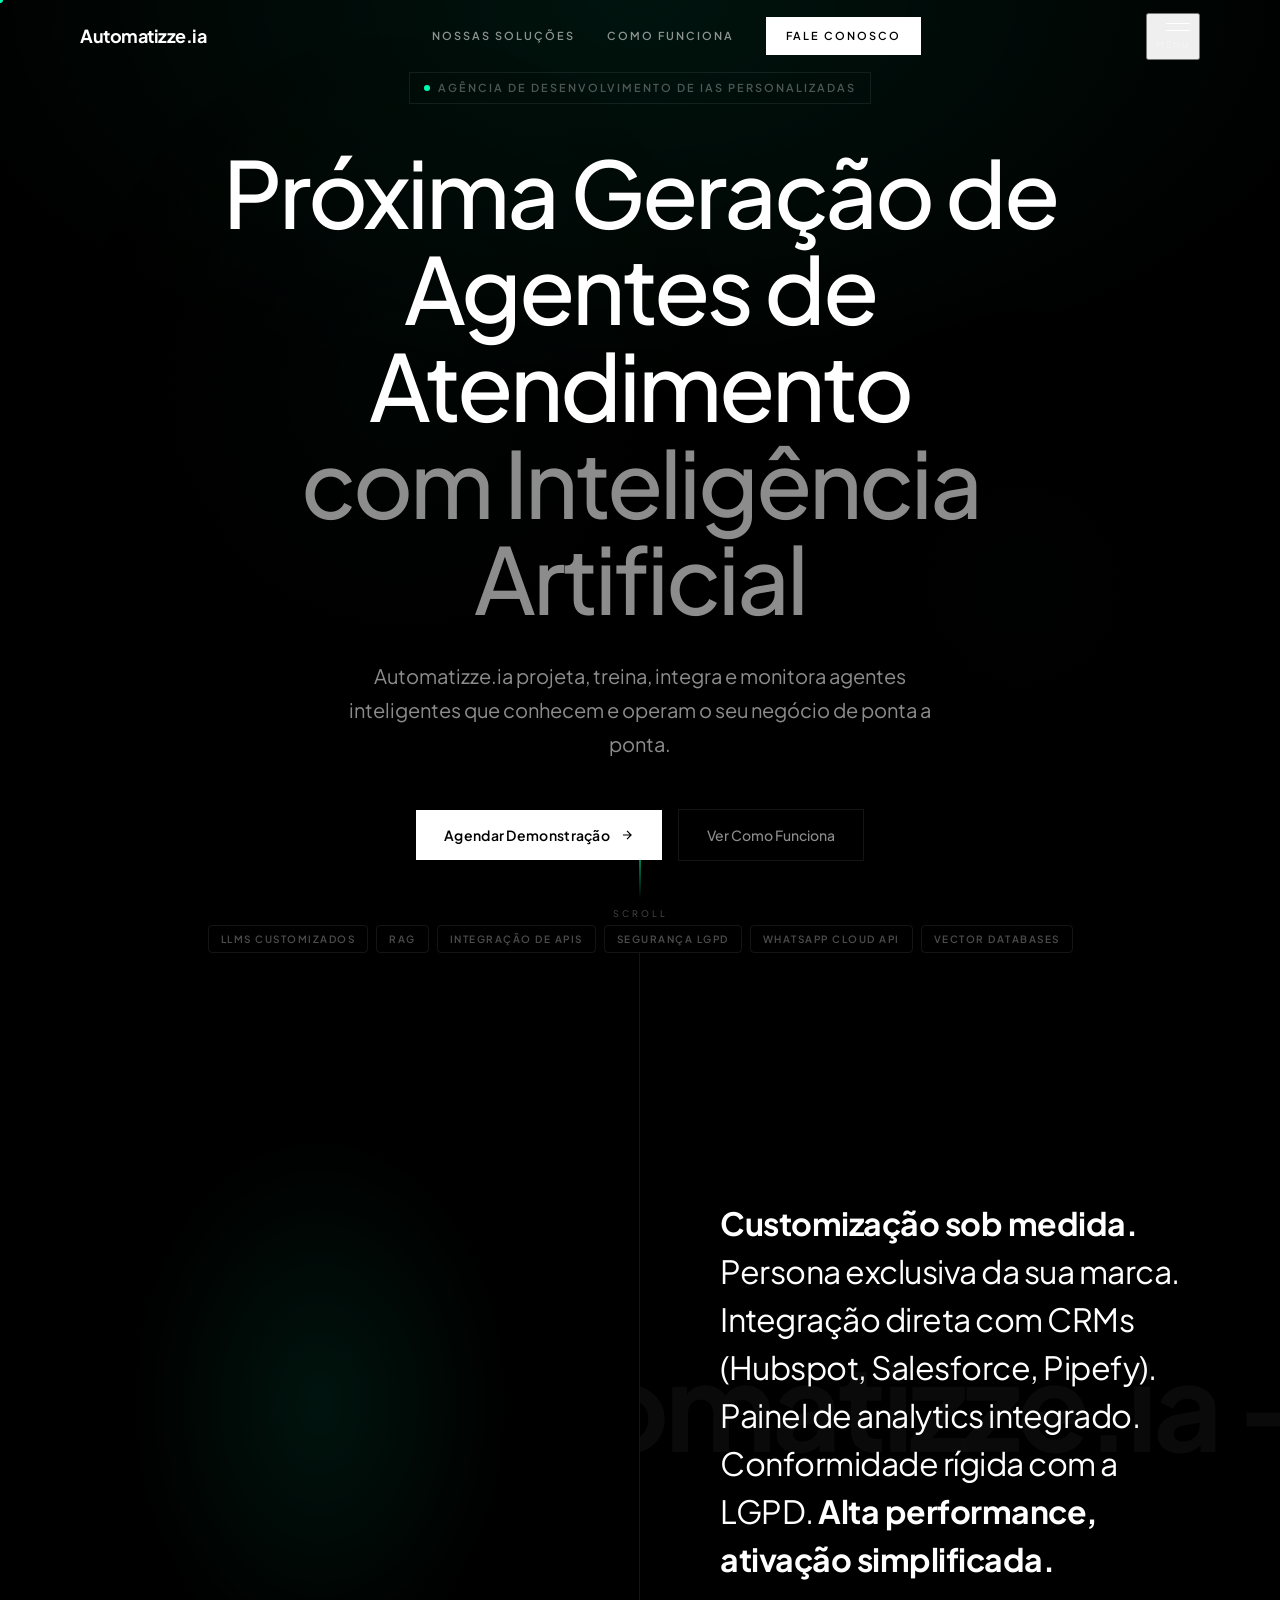
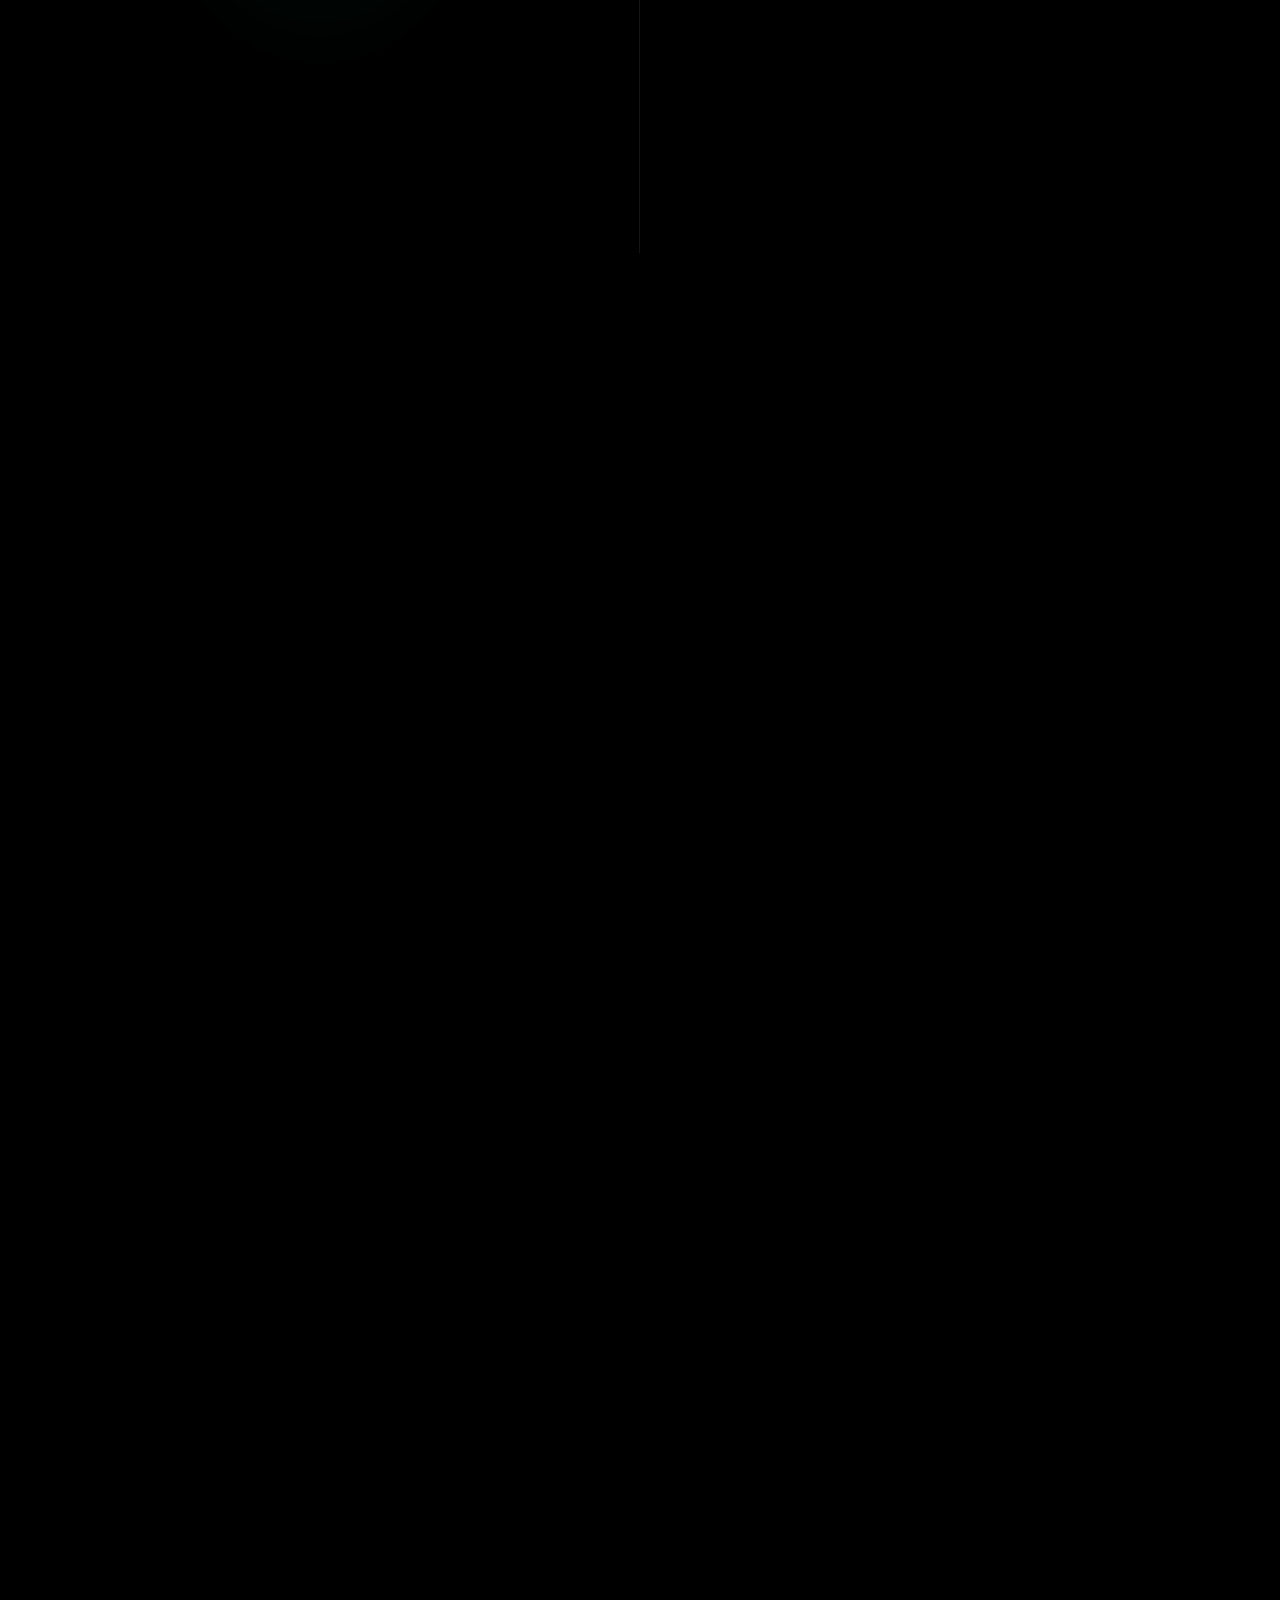
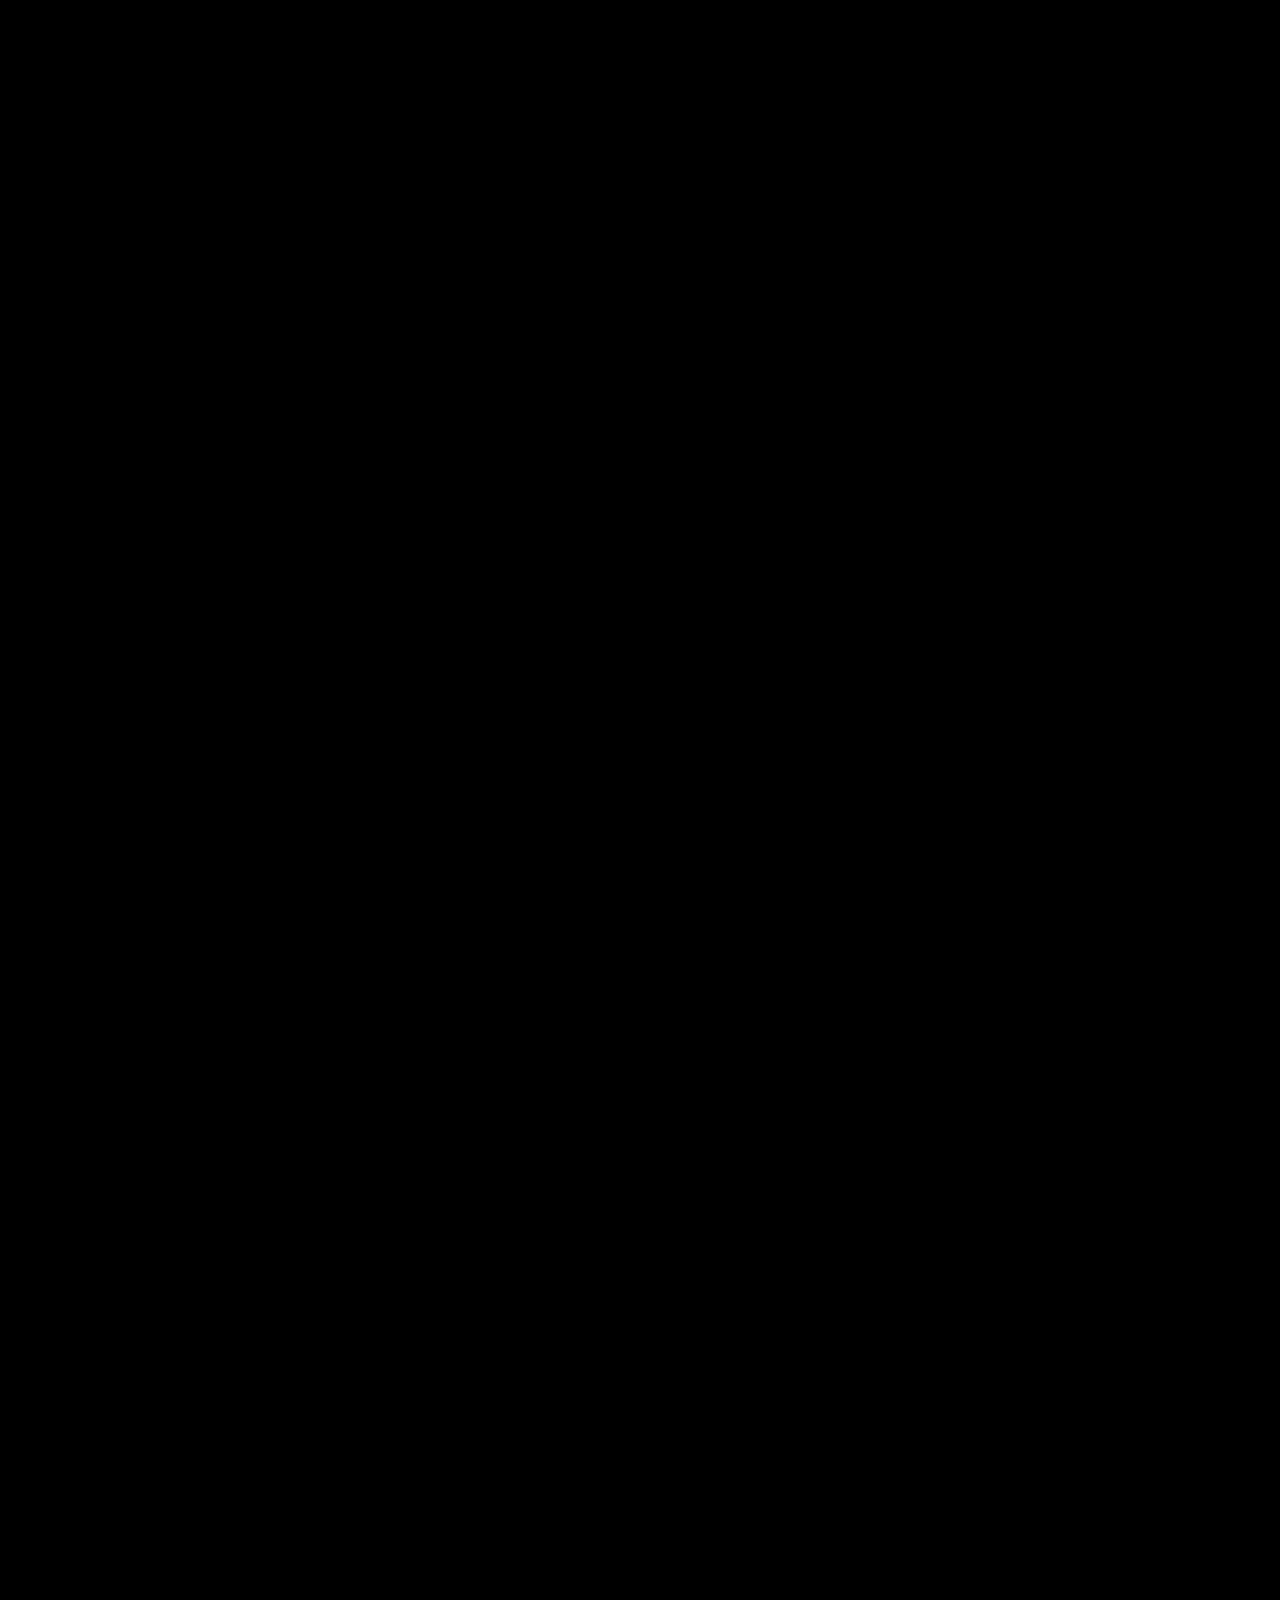
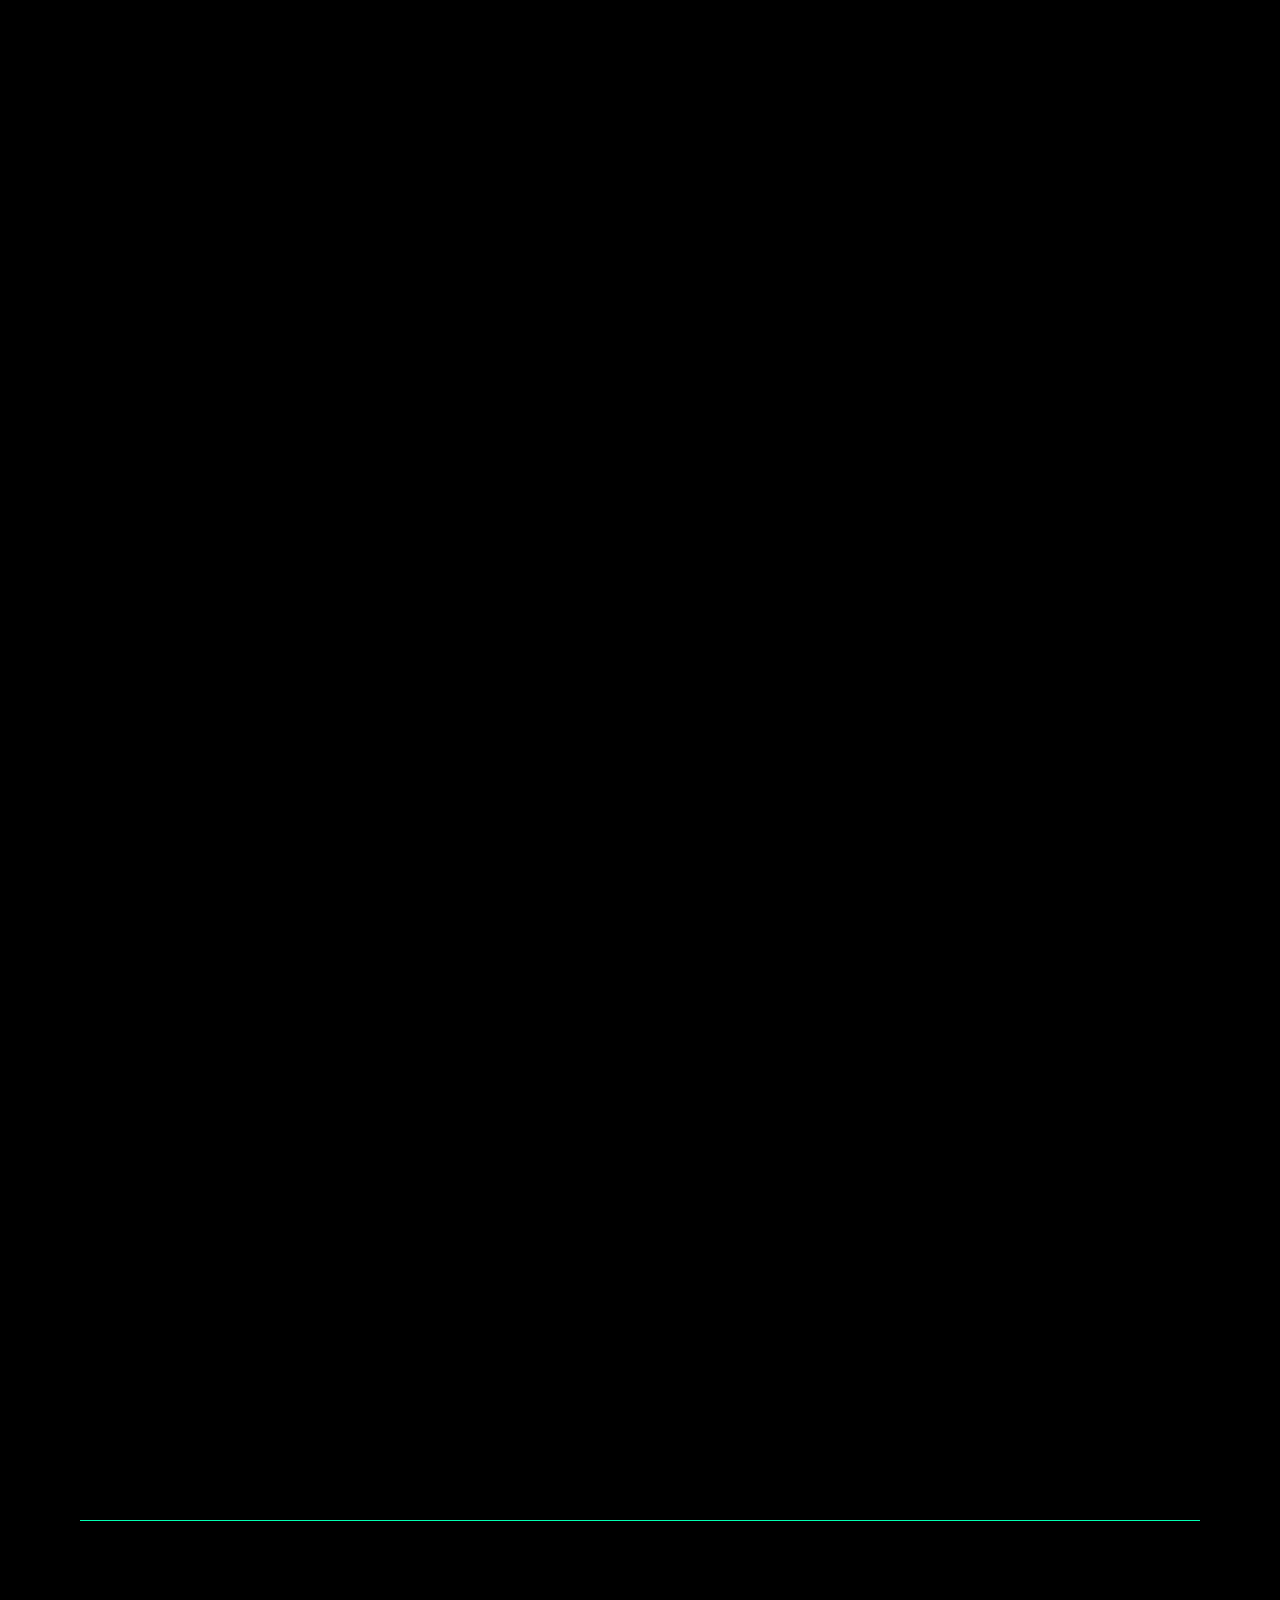
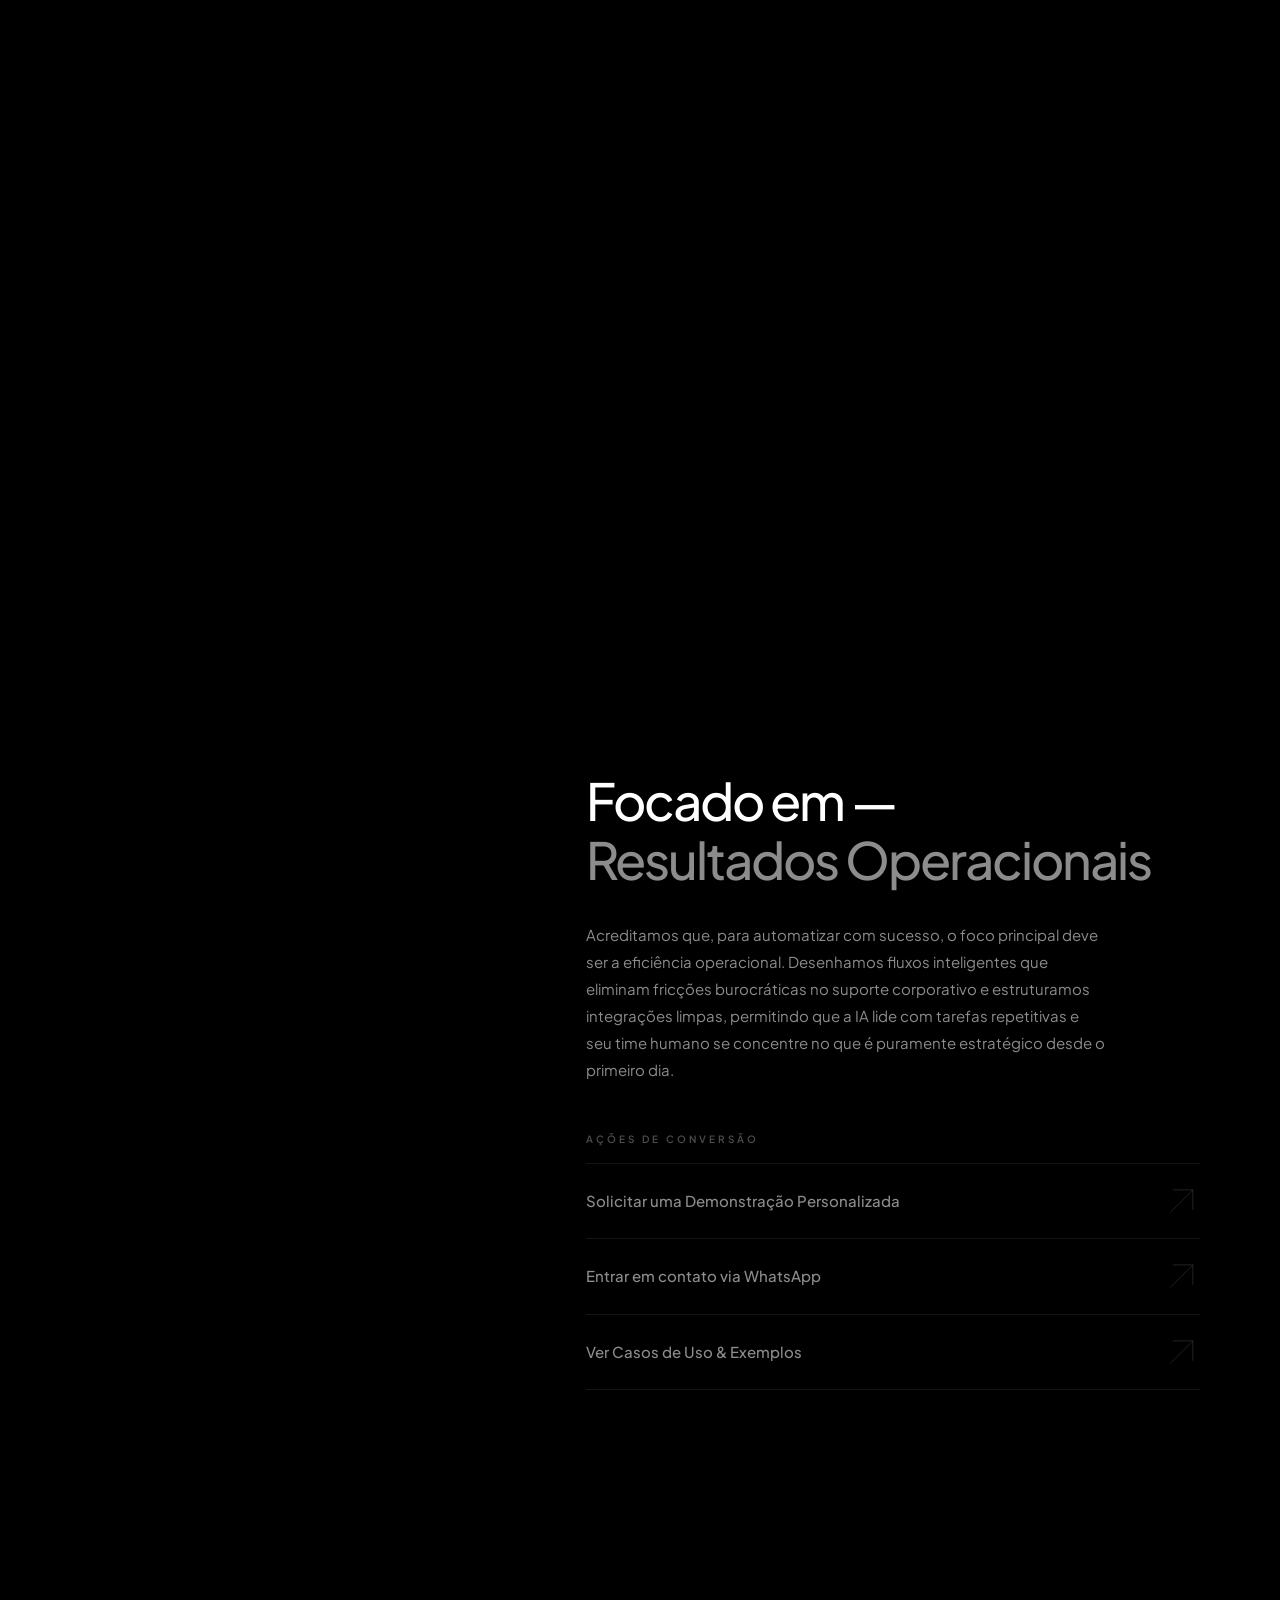
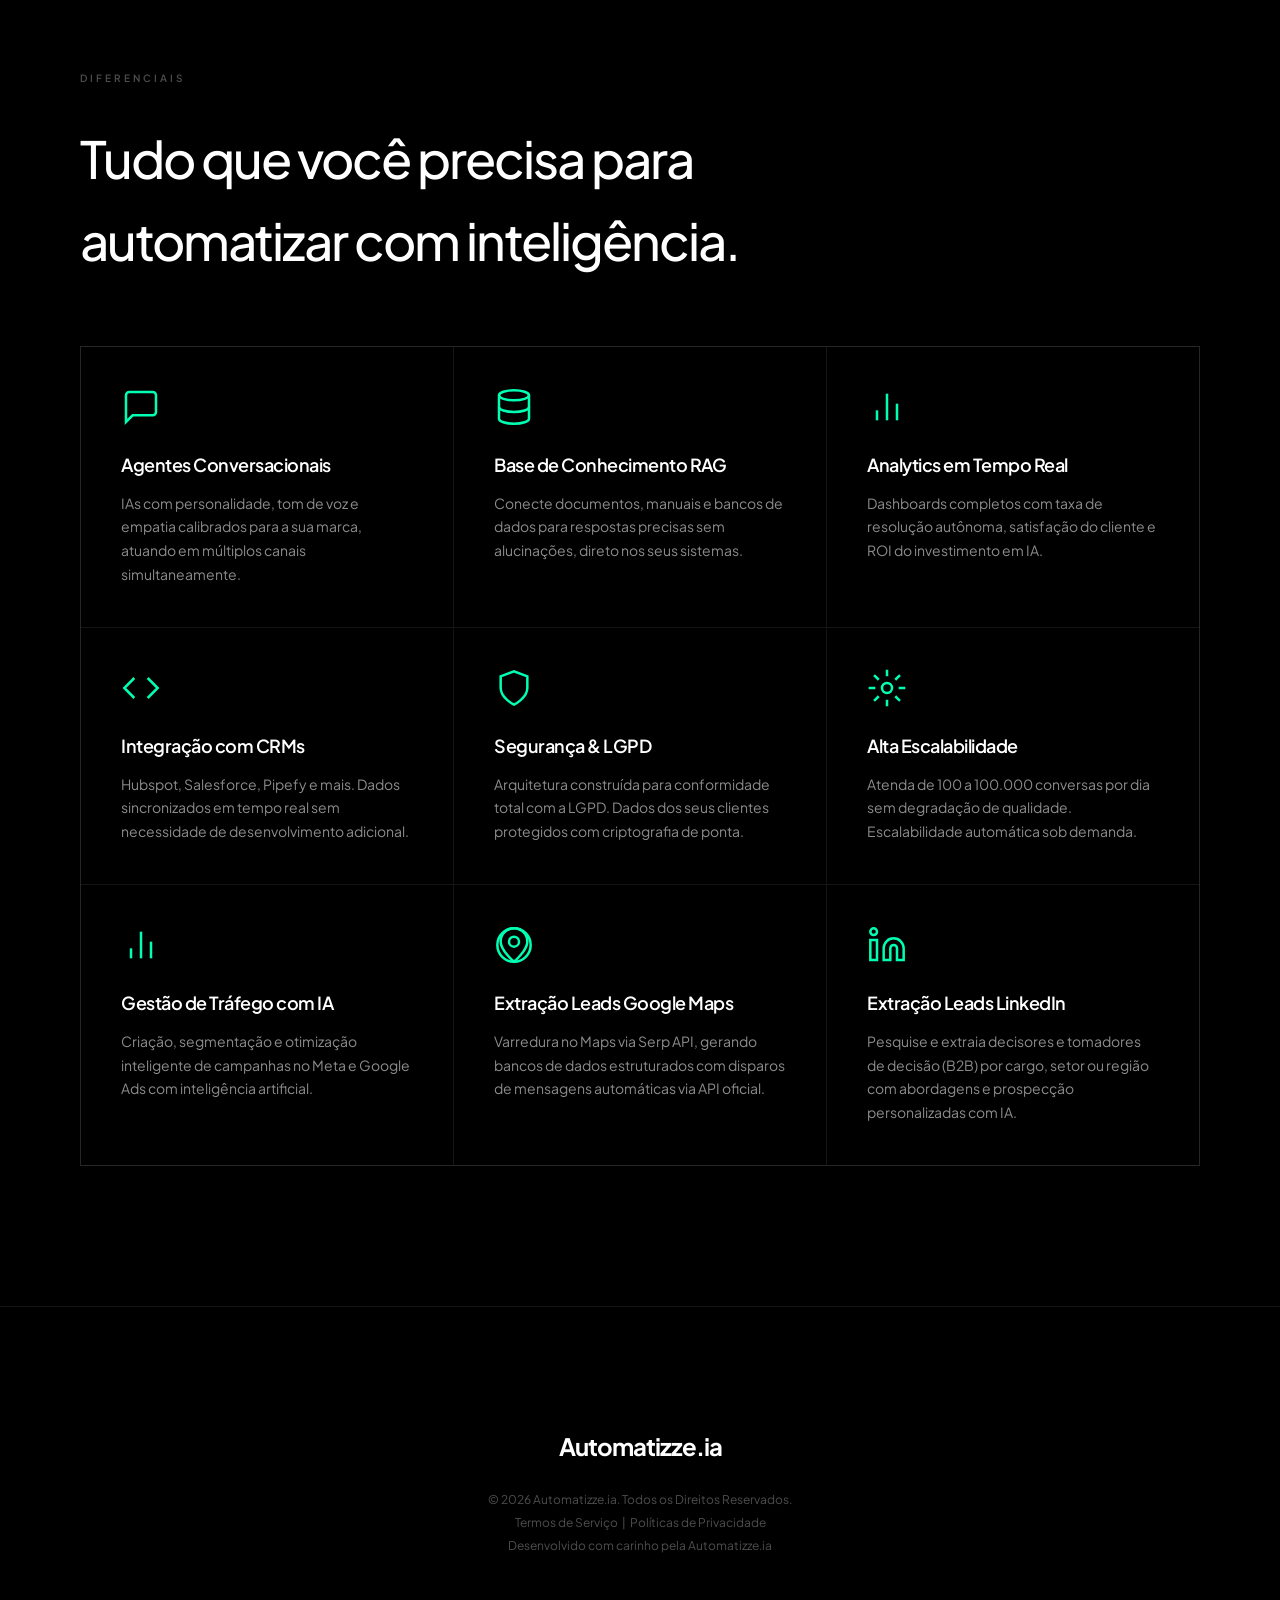
==== commit df9741e0: "feat: add AI traffic management, Google Maps lead extraction, and LinkedIn lead extraction solutions" ====
--- a/index.html
+++ b/index.html
@@ -594,6 +594,30 @@
             <p class="feature-desc">Atenda de 100 a 100.000 conversas por dia sem degradação de qualidade. Escalabilidade automática sob demanda.</p>
           </article>
 
+          <article class="feature-card reveal" role="listitem">
+            <div class="feature-icon" aria-hidden="true">
+              <svg viewBox="0 0 24 24"><line x1="18" y1="20" x2="18" y2="10"/><line x1="12" y1="20" x2="12" y2="4"/><line x1="6" y1="20" x2="6" y2="14"/></svg>
+            </div>
+            <h3 class="feature-title">Gestão de Tráfego com IA</h3>
+            <p class="feature-desc">Criação, segmentação e otimização inteligente de campanhas no Meta e Google Ads com inteligência artificial.</p>
+          </article>
+
+          <article class="feature-card reveal reveal-delay-1" role="listitem">
+            <div class="feature-icon" aria-hidden="true">
+              <svg viewBox="0 0 24 24"><circle cx="12" cy="12" r="10"/><path d="M12 2a8 8 0 0 0-8 8c0 5.25 8 12 8 12s8-6.75 8-12a8 8 0 0 0-8-8z"/><circle cx="12" cy="10" r="3"/></svg>
+            </div>
+            <h3 class="feature-title">Extração Leads Google Maps</h3>
+            <p class="feature-desc">Varredura no Maps via Serp API, gerando bancos de dados estruturados com disparos de mensagens automáticas via API oficial.</p>
+          </article>
+
+          <article class="feature-card reveal reveal-delay-2" role="listitem">
+            <div class="feature-icon" aria-hidden="true">
+              <svg viewBox="0 0 24 24"><path d="M16 8a6 6 0 0 1 6 6v7h-4v-7a2 2 0 0 0-2-2 2 2 0 0 0-2 2v7h-4v-7a6 6 0 0 1 6-6z"/><rect x="2" y="9" width="4" height="12"/><circle cx="4" cy="4" r="2"/></svg>
+            </div>
+            <h3 class="feature-title">Extração Leads LinkedIn</h3>
+            <p class="feature-desc">Pesquise e extraia decisores e tomadores de decisão (B2B) por cargo, setor ou região com abordagens e prospecção personalizadas com IA.</p>
+          </article>
+
         </div>
       </div>
     </section>
